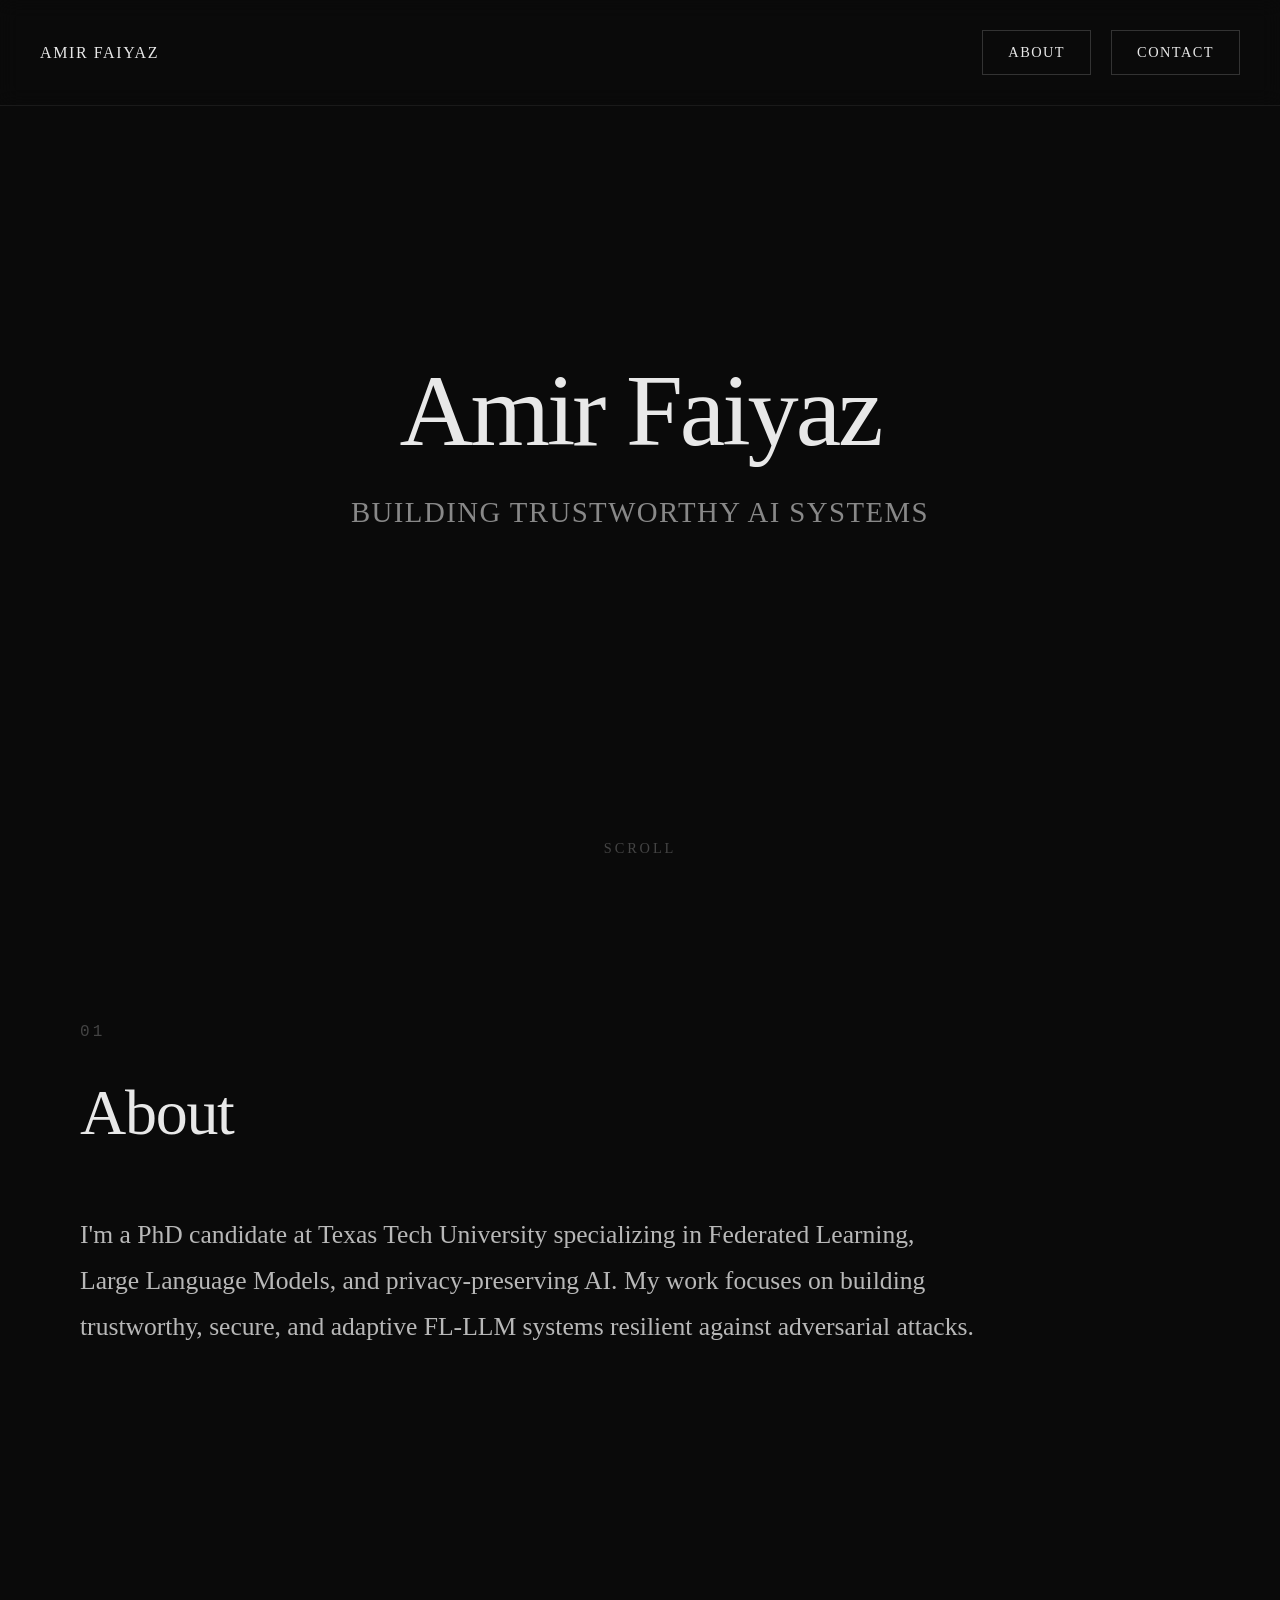
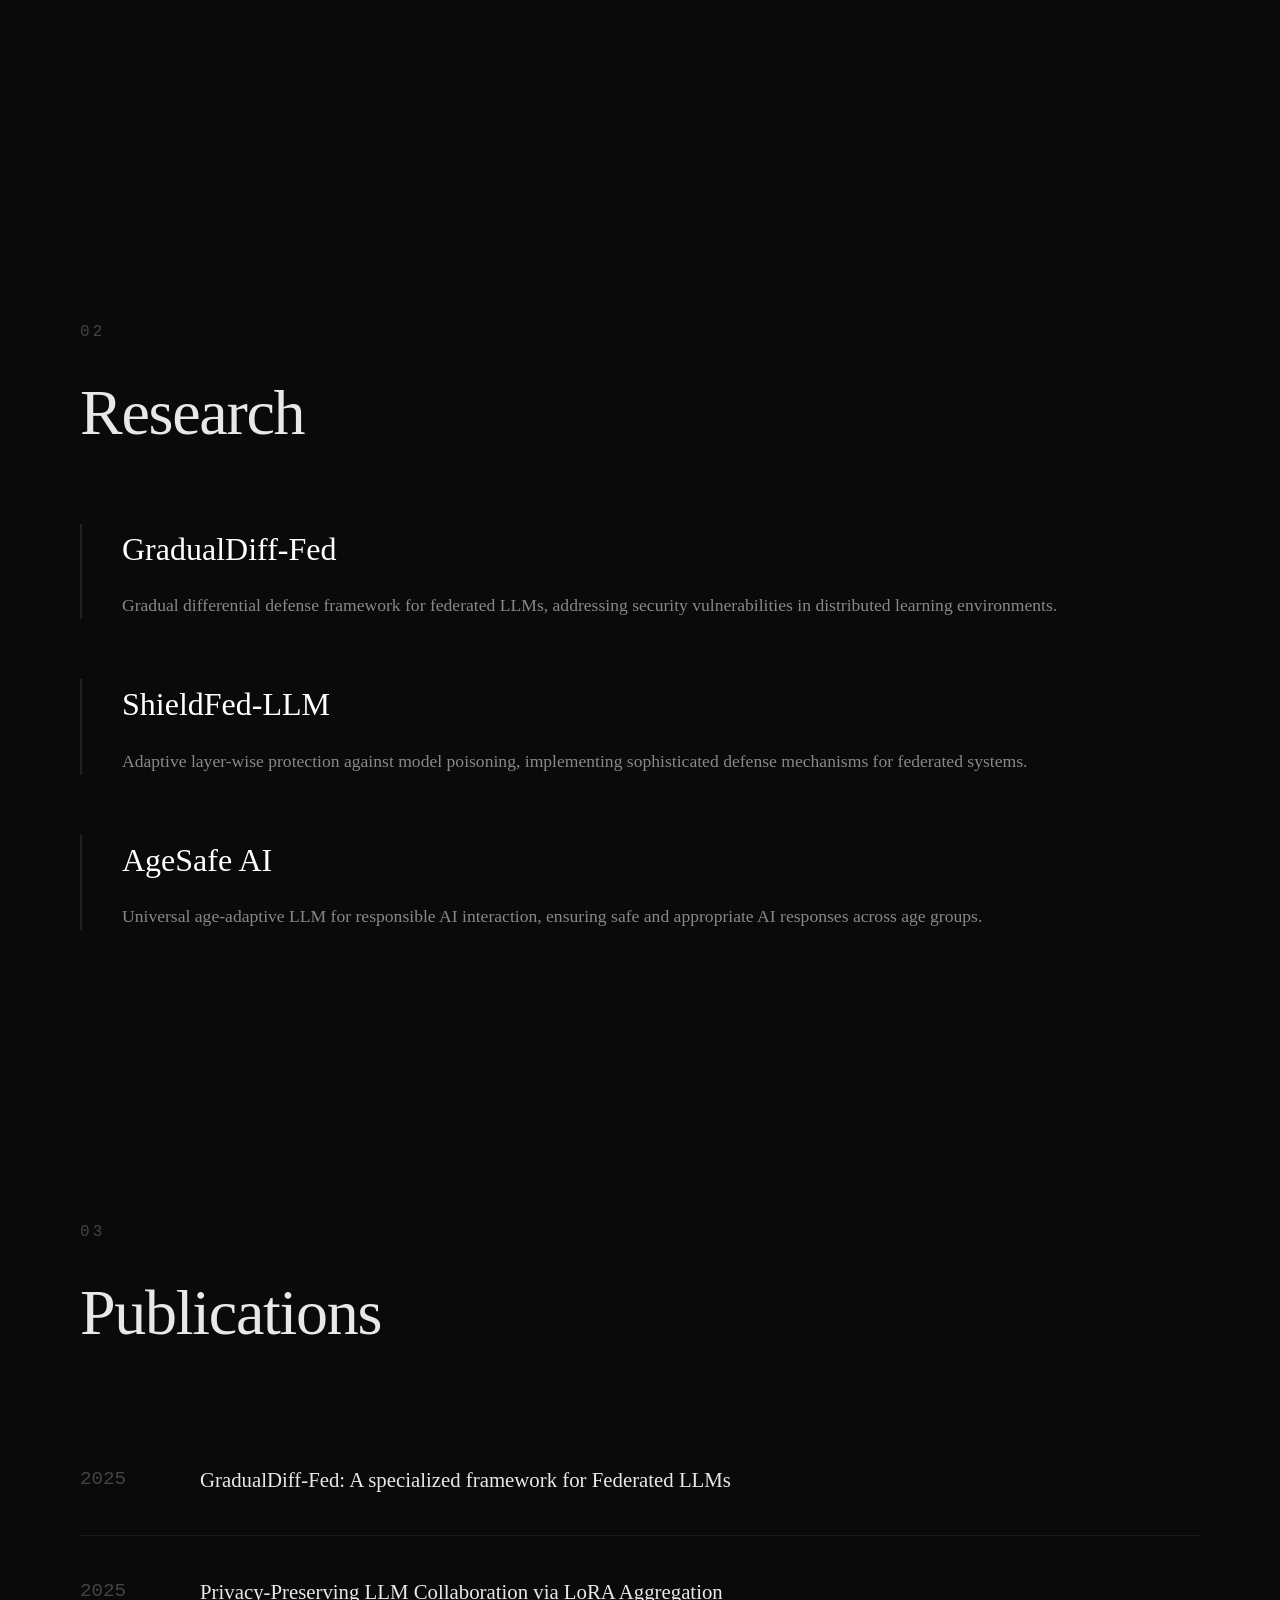
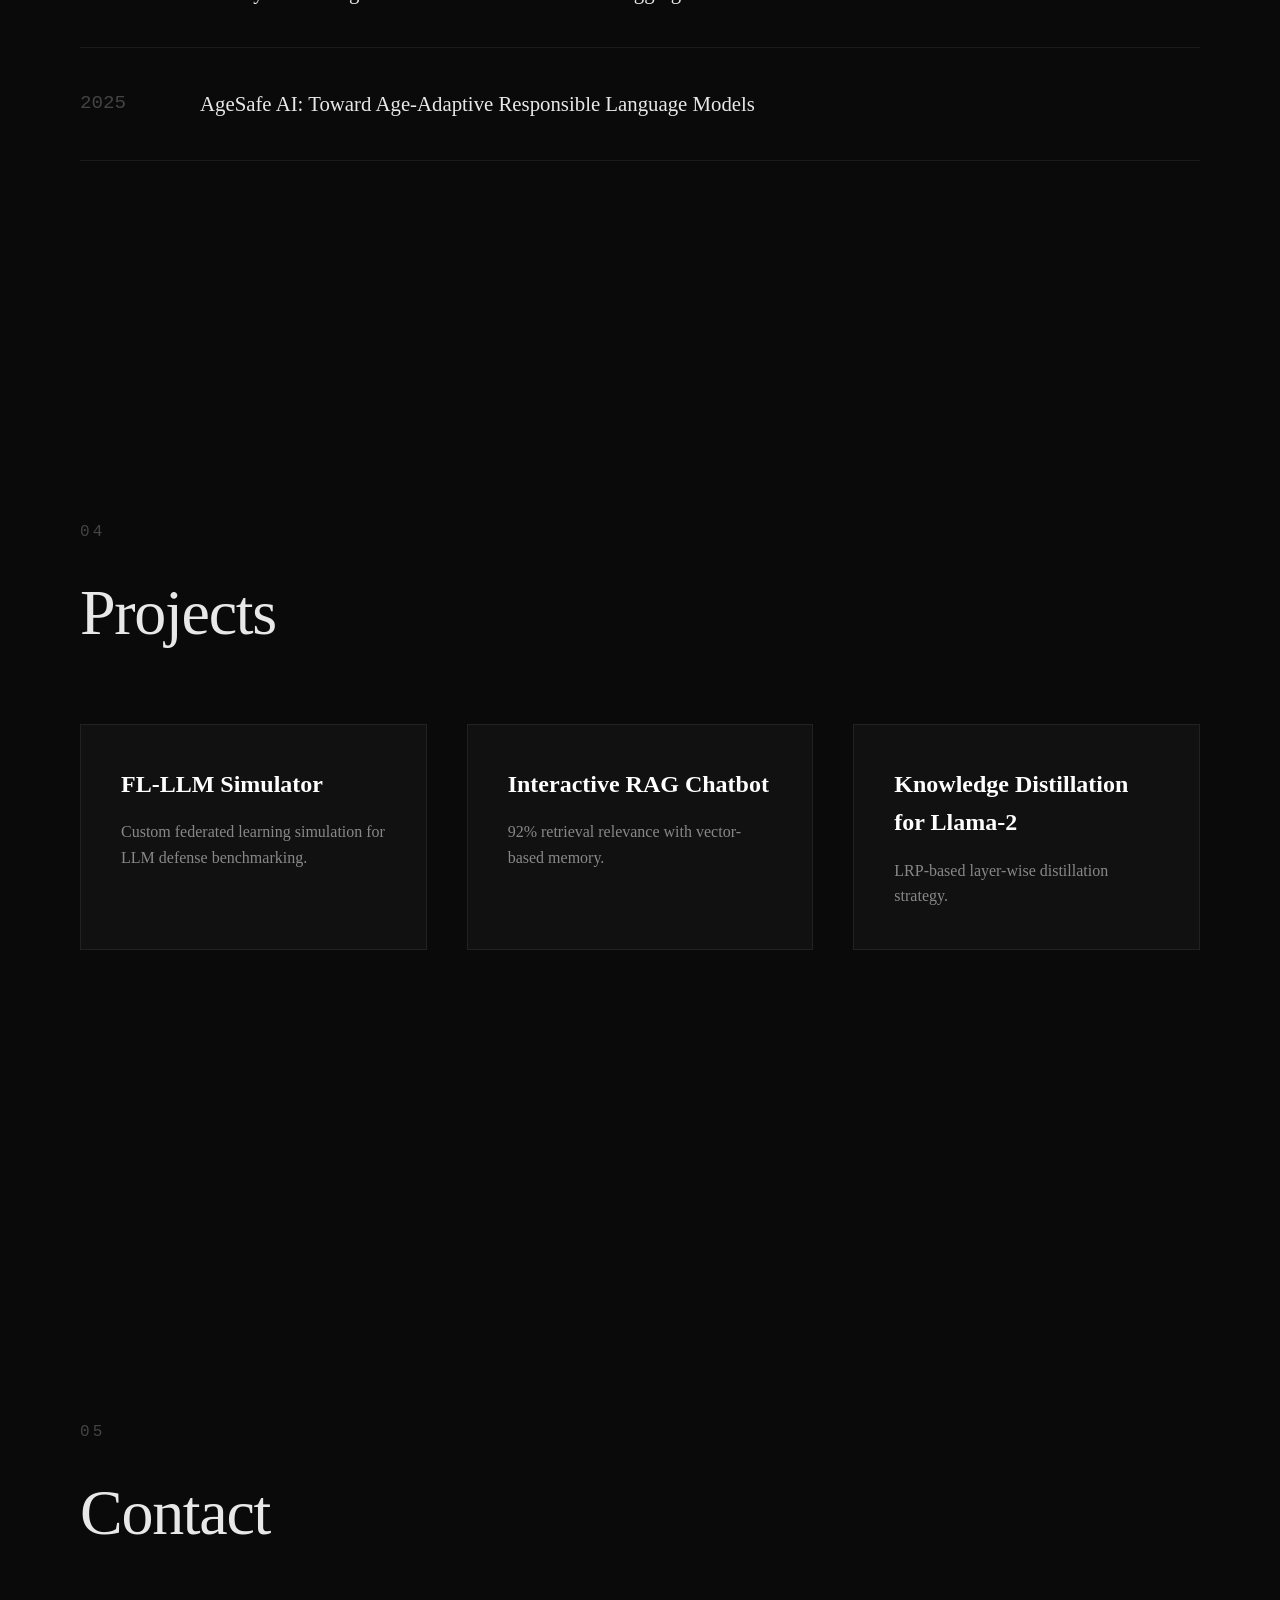
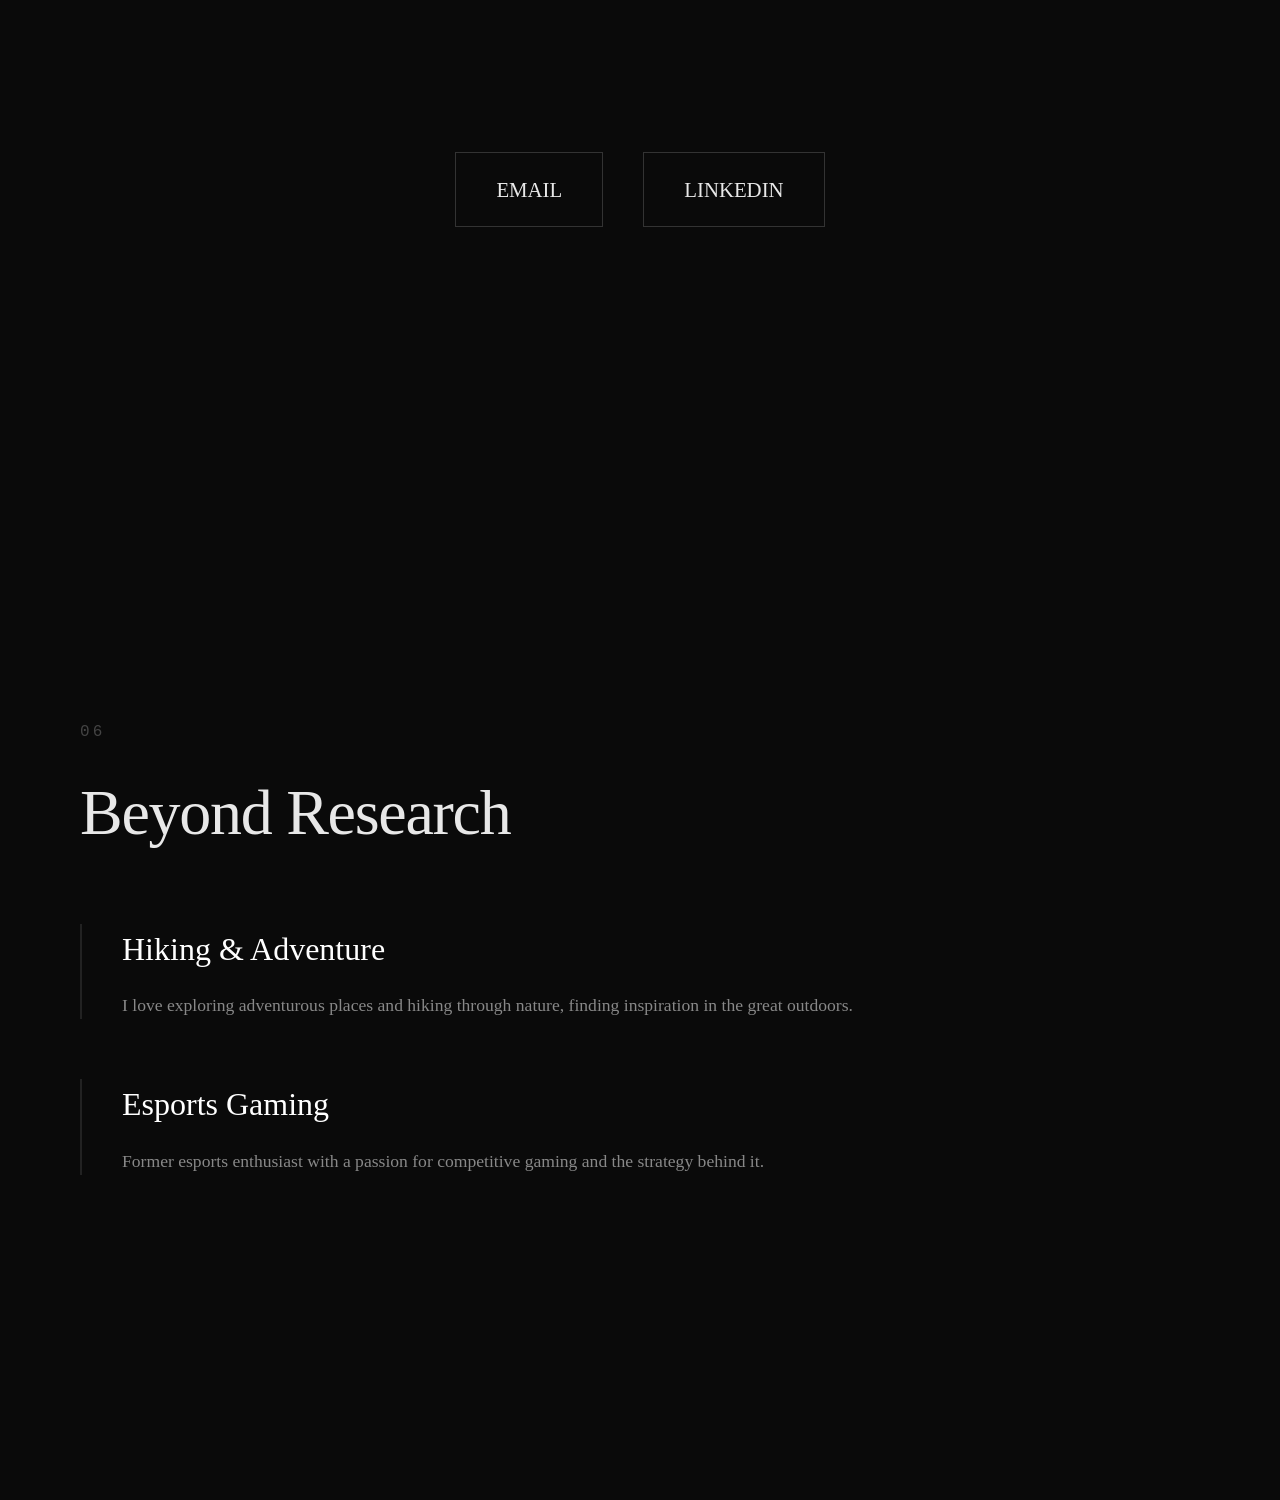
==== index.html @ 27f50dc1 "Implement top navigation bar with links Added a top navigation bar with logo and navigation buttons." ====
<!DOCTYPE html>
<html lang="en">
<head>
    <meta charset="UTF-8">
    <meta name="viewport" content="width=device-width, initial-scale=1.0">
    <title>Amir Faiyaz | AI Research</title>
    <style>
        * {
            margin: 0;
            padding: 0;
            box-sizing: border-box;
        }

        body {
            font-family: 'Georgia', 'Times New Roman', serif;
            background: #0a0a0a;
            color: #e8e8e8;
            line-height: 1.6;
            overflow-x: hidden;
        }

        .container {
            max-width: 1200px;
            margin: 0 auto;
            padding: 0 40px;
        }

        /* Top Navigation Bar */
        .top-nav {
            position: fixed;
            top: 0;
            left: 0;
            right: 0;
            padding: 30px 40px;
            display: flex;
            justify-content: space-between;
            align-items: center;
            z-index: 1000;
            background: rgba(10, 10, 10, 0.8);
            backdrop-filter: blur(10px);
            border-bottom: 1px solid #1a1a1a;
        }

        .logo {
            font-size: 1rem;
            letter-spacing: 0.1em;
            color: #e8e8e8;
        }

        .nav-buttons {
            display: flex;
            gap: 20px;
        }

        .nav-btn {
            padding: 10px 25px;
            border: 1px solid #333;
            background: transparent;
            color: #e8e8e8;
            font-size: 0.9rem;
            letter-spacing: 0.1em;
            cursor: pointer;
            transition: all 0.3s ease;
            text-decoration: none;
            display: inline-block;
        }

        .nav-btn:hover {
            border-color: #666;
            background: #111;
        }

        /* Hero Section */
        .hero {
            min-height: 100vh;
            display: flex;
            align-items: center;
            justify-content: center;
            position: relative;
            overflow: hidden;
        }

        .hero-content {
            text-align: center;
            opacity: 0;
            animation: fadeInUp 1.2s ease forwards;
        }

        .hero h1 {
            font-size: clamp(3rem, 8vw, 7rem);
            font-weight: 300;
            letter-spacing: -0.03em;
            margin-bottom: 1rem;
            line-height: 0.9;
        }

        .hero-subtitle {
            font-size: clamp(1.2rem, 2.5vw, 1.8rem);
            font-weight: 300;
            color: #888;
            margin-top: 2rem;
            letter-spacing: 0.05em;
        }

        /* Section Styling */
        section {
            min-height: 100vh;
            padding: 120px 0;
            position: relative;
            opacity: 0;
            transform: translateY(50px);
            transition: all 1s ease;
        }

        section.visible {
            opacity: 1;
            transform: translateY(0);
        }

        .section-number {
            font-size: 1rem;
            color: #444;
            letter-spacing: 0.2em;
            margin-bottom: 1rem;
            font-family: 'Courier New', monospace;
        }

        .section-title {
            font-size: clamp(2.5rem, 5vw, 4rem);
            font-weight: 300;
            margin-bottom: 3rem;
            letter-spacing: -0.02em;
        }

        /* About Section */
        .about-text {
            font-size: clamp(1.3rem, 2vw, 1.8rem);
            line-height: 1.8;
            max-width: 900px;
            font-weight: 300;
            color: #b8b8b8;
        }

        /* Research Items */
        .research-grid {
            display: grid;
            gap: 60px;
            margin-top: 60px;
        }

        .research-item {
            border-left: 2px solid #222;
            padding-left: 40px;
            transition: all 0.4s ease;
        }

        .research-item:hover {
            border-left-color: #666;
            transform: translateX(10px);
        }

        .research-item h3 {
            font-size: clamp(1.5rem, 2.5vw, 2rem);
            font-weight: 400;
            margin-bottom: 1rem;
            color: #fff;
        }

        .research-item p {
            font-size: 1.1rem;
            color: #888;
            line-height: 1.6;
        }

        /* Publications */
        .publication-list {
            margin-top: 60px;
        }

        .publication-item {
            display: flex;
            gap: 40px;
            padding: 40px 0;
            border-bottom: 1px solid #1a1a1a;
            transition: all 0.3s ease;
        }

        .publication-item:hover {
            padding-left: 20px;
            border-bottom-color: #333;
        }

        .pub-year {
            font-size: 1.2rem;
            color: #444;
            min-width: 80px;
            font-family: 'Courier New', monospace;
        }

        .pub-title {
            font-size: 1.3rem;
            color: #e8e8e8;
            line-height: 1.5;
        }

        /* Projects */
        .project-grid {
            display: grid;
            grid-template-columns: repeat(auto-fit, minmax(300px, 1fr));
            gap: 40px;
            margin-top: 60px;
        }

        .project-card {
            background: #111;
            padding: 40px;
            border: 1px solid #222;
            transition: all 0.4s ease;
        }

        .project-card:hover {
            border-color: #444;
            transform: translateY(-5px);
            background: #151515;
        }

        .project-card h3 {
            font-size: 1.5rem;
            margin-bottom: 1rem;
            color: #fff;
        }

        .project-card p {
            color: #888;
            font-size: 1rem;
            line-height: 1.6;
        }

        /* Contact */
        .contact-content {
            text-align: center;
            padding: 80px 0;
        }

        .contact-links {
            display: flex;
            gap: 40px;
            justify-content: center;
            margin-top: 60px;
            flex-wrap: wrap;
        }

        .contact-link {
            font-size: 1.3rem;
            color: #e8e8e8;
            text-decoration: none;
            padding: 20px 40px;
            border: 1px solid #333;
            transition: all 0.3s ease;
            display: inline-block;
        }

        .contact-link:hover {
            border-color: #666;
            background: #111;
            transform: translateY(-2px);
        }

        /* Animations */
        @keyframes fadeInUp {
            to {
                opacity: 1;
                transform: translateY(0);
            }
        }

        .hero-content {
            transform: translateY(30px);
        }

        /* Scroll indicator */
        .scroll-indicator {
            position: absolute;
            bottom: 40px;
            left: 50%;
            transform: translateX(-50%);
            font-size: 0.9rem;
            color: #444;
            letter-spacing: 0.2em;
            animation: bounce 2s infinite;
        }

        @keyframes bounce {
            0%, 100% { transform: translate(-50%, 0); }
            50% { transform: translate(-50%, 10px); }
        }

        /* Responsive */
        @media (max-width: 768px) {
            .container {
                padding: 0 20px;
            }

            .top-nav {
                padding: 20px;
            }

            .nav-buttons {
                gap: 10px;
            }

            .nav-btn {
                padding: 8px 15px;
                font-size: 0.8rem;
            }

            .research-item {
                padding-left: 20px;
            }

            .publication-item {
                flex-direction: column;
                gap: 10px;
            }

            .project-grid {
                grid-template-columns: 1fr;
            }
        }
    </style>
</head>
<body>
    <!-- Top Navigation Bar -->
    <nav class="top-nav">
        <div class="logo">AMIR FAIYAZ</div>
        <div class="nav-buttons">
            <a href="#about" class="nav-btn">ABOUT</a>
            <a href="#contact" class="nav-btn">CONTACT</a>
        </div>
    </nav>

    <!-- Hero Section -->
    <div class="hero">
        <div class="hero-content">
            <h1>Amir Faiyaz</h1>
            <p class="hero-subtitle">BUILDING TRUSTWORTHY AI SYSTEMS</p>
        </div>
        <div class="scroll-indicator">SCROLL</div>
    </div>

    <!-- About Section -->
    <section id="about">
        <div class="container">
            <div class="section-number">01</div>
            <h2 class="section-title">About</h2>
            <p class="about-text">
                I'm a PhD candidate at Texas Tech University specializing in Federated Learning, Large Language Models, and privacy-preserving AI. My work focuses on building trustworthy, secure, and adaptive FL-LLM systems resilient against adversarial attacks.
            </p>
        </div>
    </section>

    <!-- Research Section -->
    <section id="research">
        <div class="container">
            <div class="section-number">02</div>
            <h2 class="section-title">Research</h2>
            <div class="research-grid">
                <div class="research-item">
                    <h3>GradualDiff-Fed</h3>
                    <p>Gradual differential defense framework for federated LLMs, addressing security vulnerabilities in distributed learning environments.</p>
                </div>
                <div class="research-item">
                    <h3>ShieldFed-LLM</h3>
                    <p>Adaptive layer-wise protection against model poisoning, implementing sophisticated defense mechanisms for federated systems.</p>
                </div>
                <div class="research-item">
                    <h3>AgeSafe AI</h3>
                    <p>Universal age-adaptive LLM for responsible AI interaction, ensuring safe and appropriate AI responses across age groups.</p>
                </div>
            </div>
        </div>
    </section>

    <!-- Publications Section -->
    <section id="publications">
        <div class="container">
            <div class="section-number">03</div>
            <h2 class="section-title">Publications</h2>
            <div class="publication-list">
                <div class="publication-item">
                    <div class="pub-year">2025</div>
                    <div class="pub-title">GradualDiff-Fed: A specialized framework for Federated LLMs</div>
                </div>
                <div class="publication-item">
                    <div class="pub-year">2025</div>
                    <div class="pub-title">Privacy-Preserving LLM Collaboration via LoRA Aggregation</div>
                </div>
                <div class="publication-item">
                    <div class="pub-year">2025</div>
                    <div class="pub-title">AgeSafe AI: Toward Age-Adaptive Responsible Language Models</div>
                </div>
            </div>
        </div>
    </section>

    <!-- Projects Section -->
    <section id="projects">
        <div class="container">
            <div class="section-number">04</div>
            <h2 class="section-title">Projects</h2>
            <div class="project-grid">
                <div class="project-card">
                    <h3>FL-LLM Simulator</h3>
                    <p>Custom federated learning simulation for LLM defense benchmarking.</p>
                </div>
                <div class="project-card">
                    <h3>Interactive RAG Chatbot</h3>
                    <p>92% retrieval relevance with vector-based memory.</p>
                </div>
                <div class="project-card">
                    <h3>Knowledge Distillation for Llama-2</h3>
                    <p>LRP-based layer-wise distillation strategy.</p>
                </div>
            </div>
        </div>
    </section>

    <!-- Contact Section -->
    <section id="contact">
        <div class="container">
            <div class="section-number">05</div>
            <h2 class="section-title">Contact</h2>
            <div class="contact-content">
                <div class="contact-links">
                    <a href="mailto:afaiyaz@ttu.edu" class="contact-link">EMAIL</a>
                    <a href="https://linkedin.com/in/amir-faiyaz" target="_blank" class="contact-link">LINKEDIN</a>
                </div>
            </div>
        </div>
    </section>

    <!-- Beyond Research Section -->
    <section id="beyond">
        <div class="container">
            <div class="section-number">06</div>
            <h2 class="section-title">Beyond Research</h2>
            <div class="research-grid">
                <div class="research-item">
                    <h3>Hiking & Adventure</h3>
                    <p>I love exploring adventurous places and hiking through nature, finding inspiration in the great outdoors.</p>
                </div>
                <div class="research-item">
                    <h3>Esports Gaming</h3>
                    <p>Former esports enthusiast with a passion for competitive gaming and the strategy behind it.</p>
                </div>
            </div>
        </div>
    </section>

    <script>
        // Smooth scroll reveal animation
        const sections = document.querySelectorAll('section');
        
        const observerOptions = {
            threshold: 0.2,
            rootMargin: '0px 0px -100px 0px'
        };

        const observer = new IntersectionObserver((entries) => {
            entries.forEach(entry => {
                if (entry.isIntersecting) {
                    entry.target.classList.add('visible');
                }
            });
        }, observerOptions);

        sections.forEach(section => {
            observer.observe(section);
        });

        // Smooth scrolling for links
        document.querySelectorAll('a[href^="#"]').forEach(anchor => {
            anchor.addEventListener('click', function (e) {
                e.preventDefault();
                const target = document.querySelector(this.getAttribute('href'));
                if (target) {
                    target.scrollIntoView({
                        behavior: 'smooth',
                        block: 'start'
                    });
                }
            });
        });
    </script>
</body>
</html>
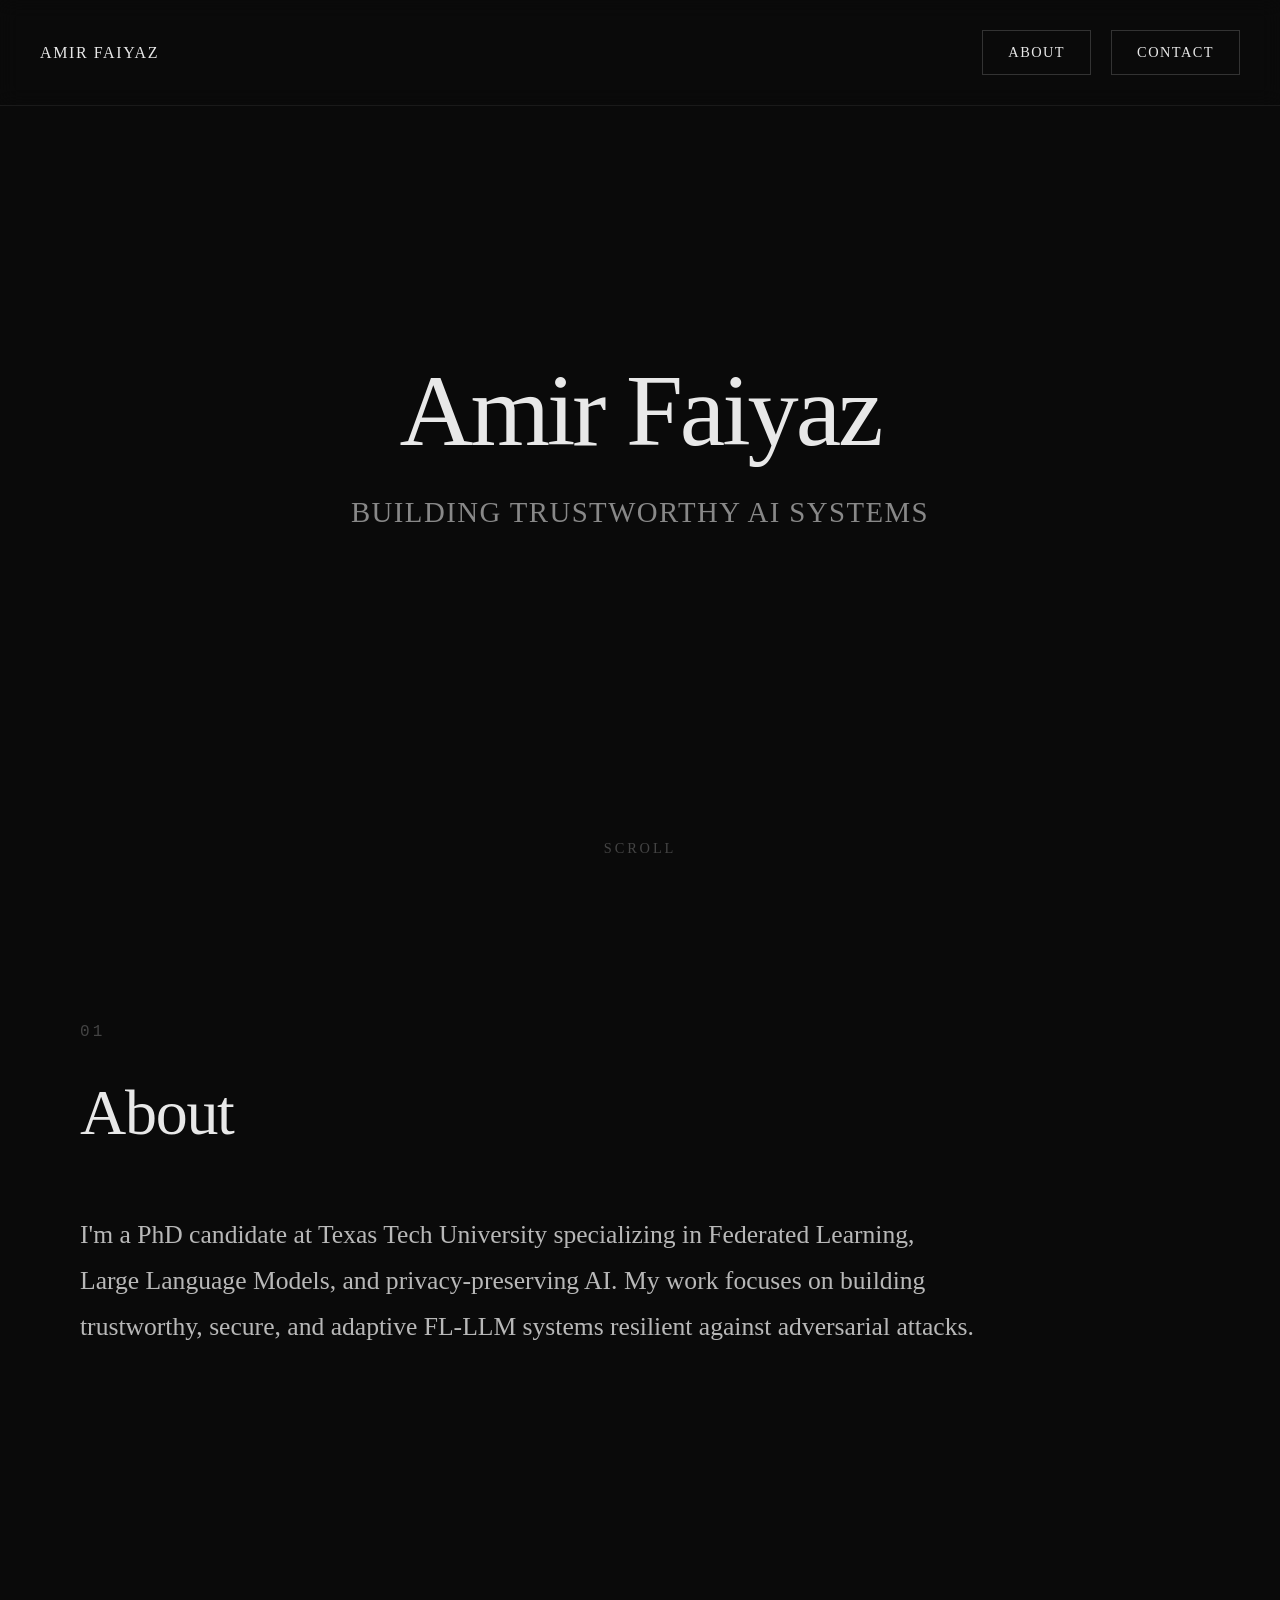
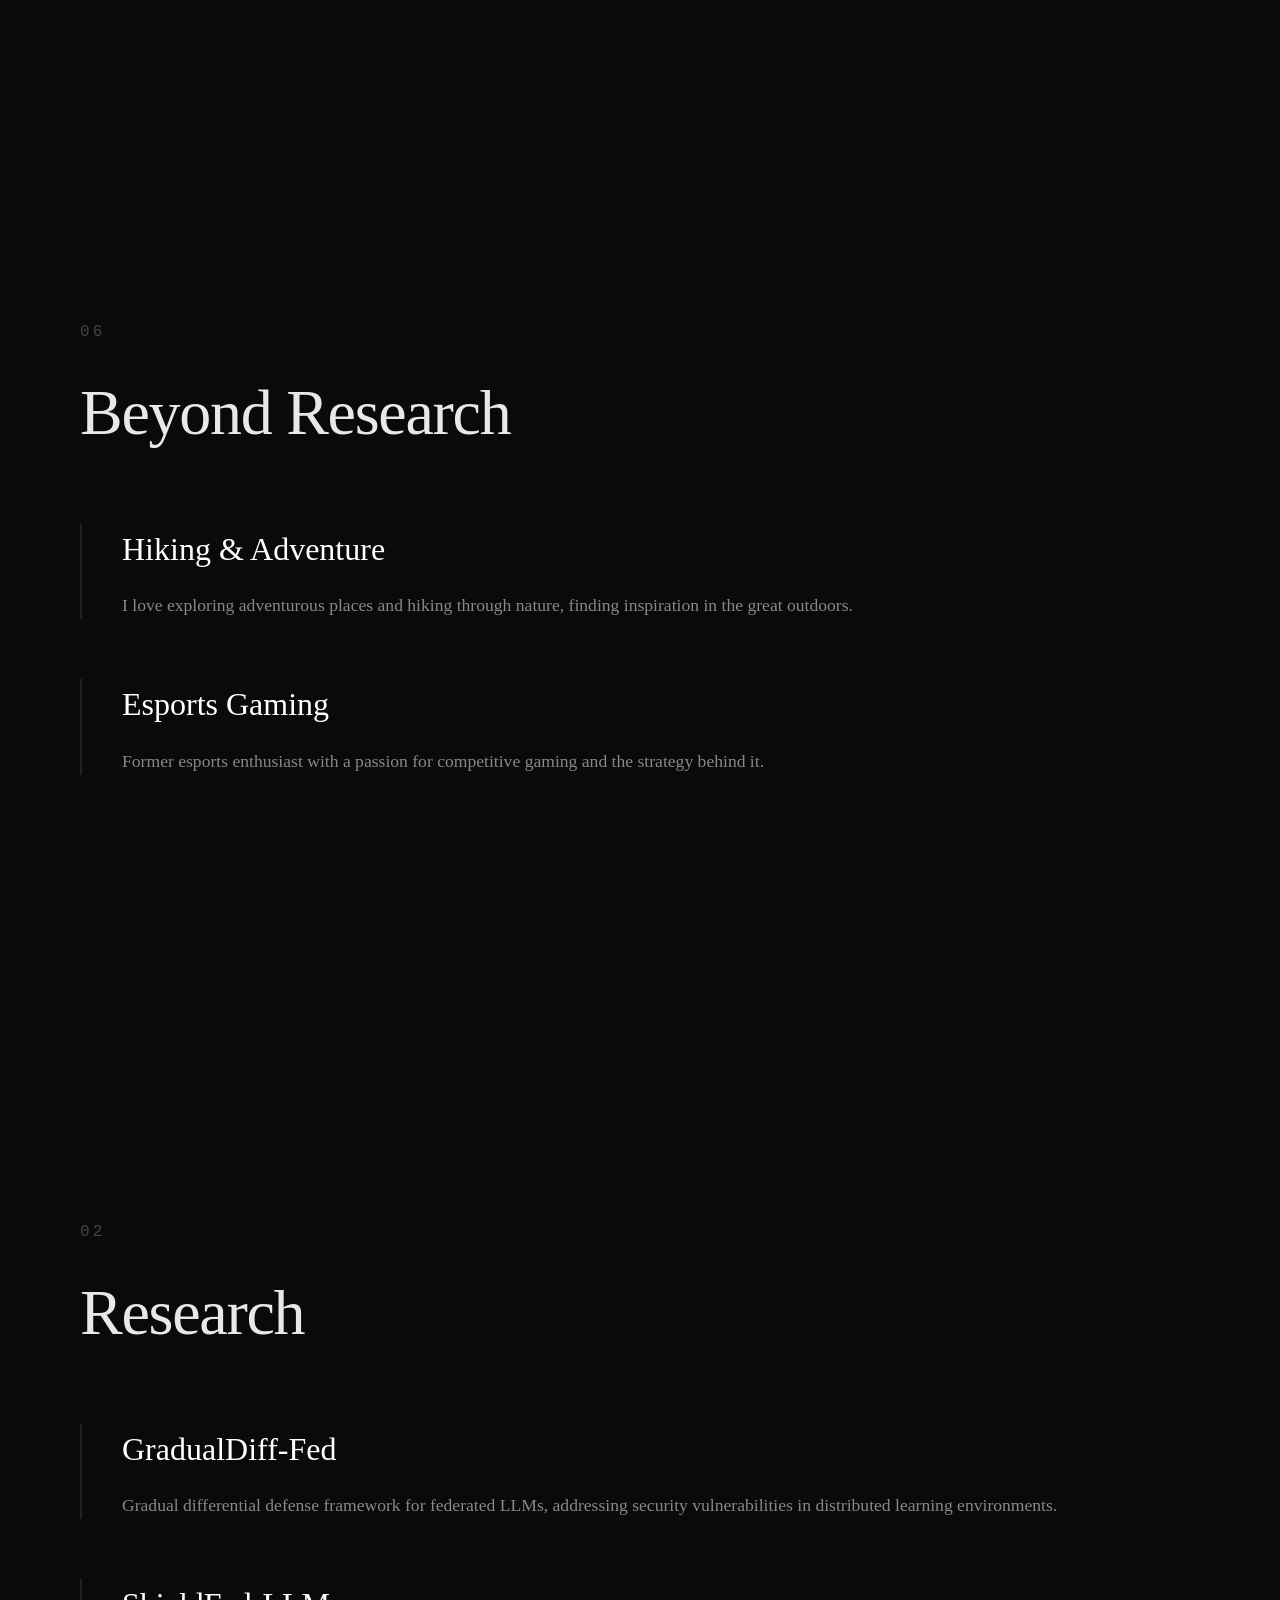
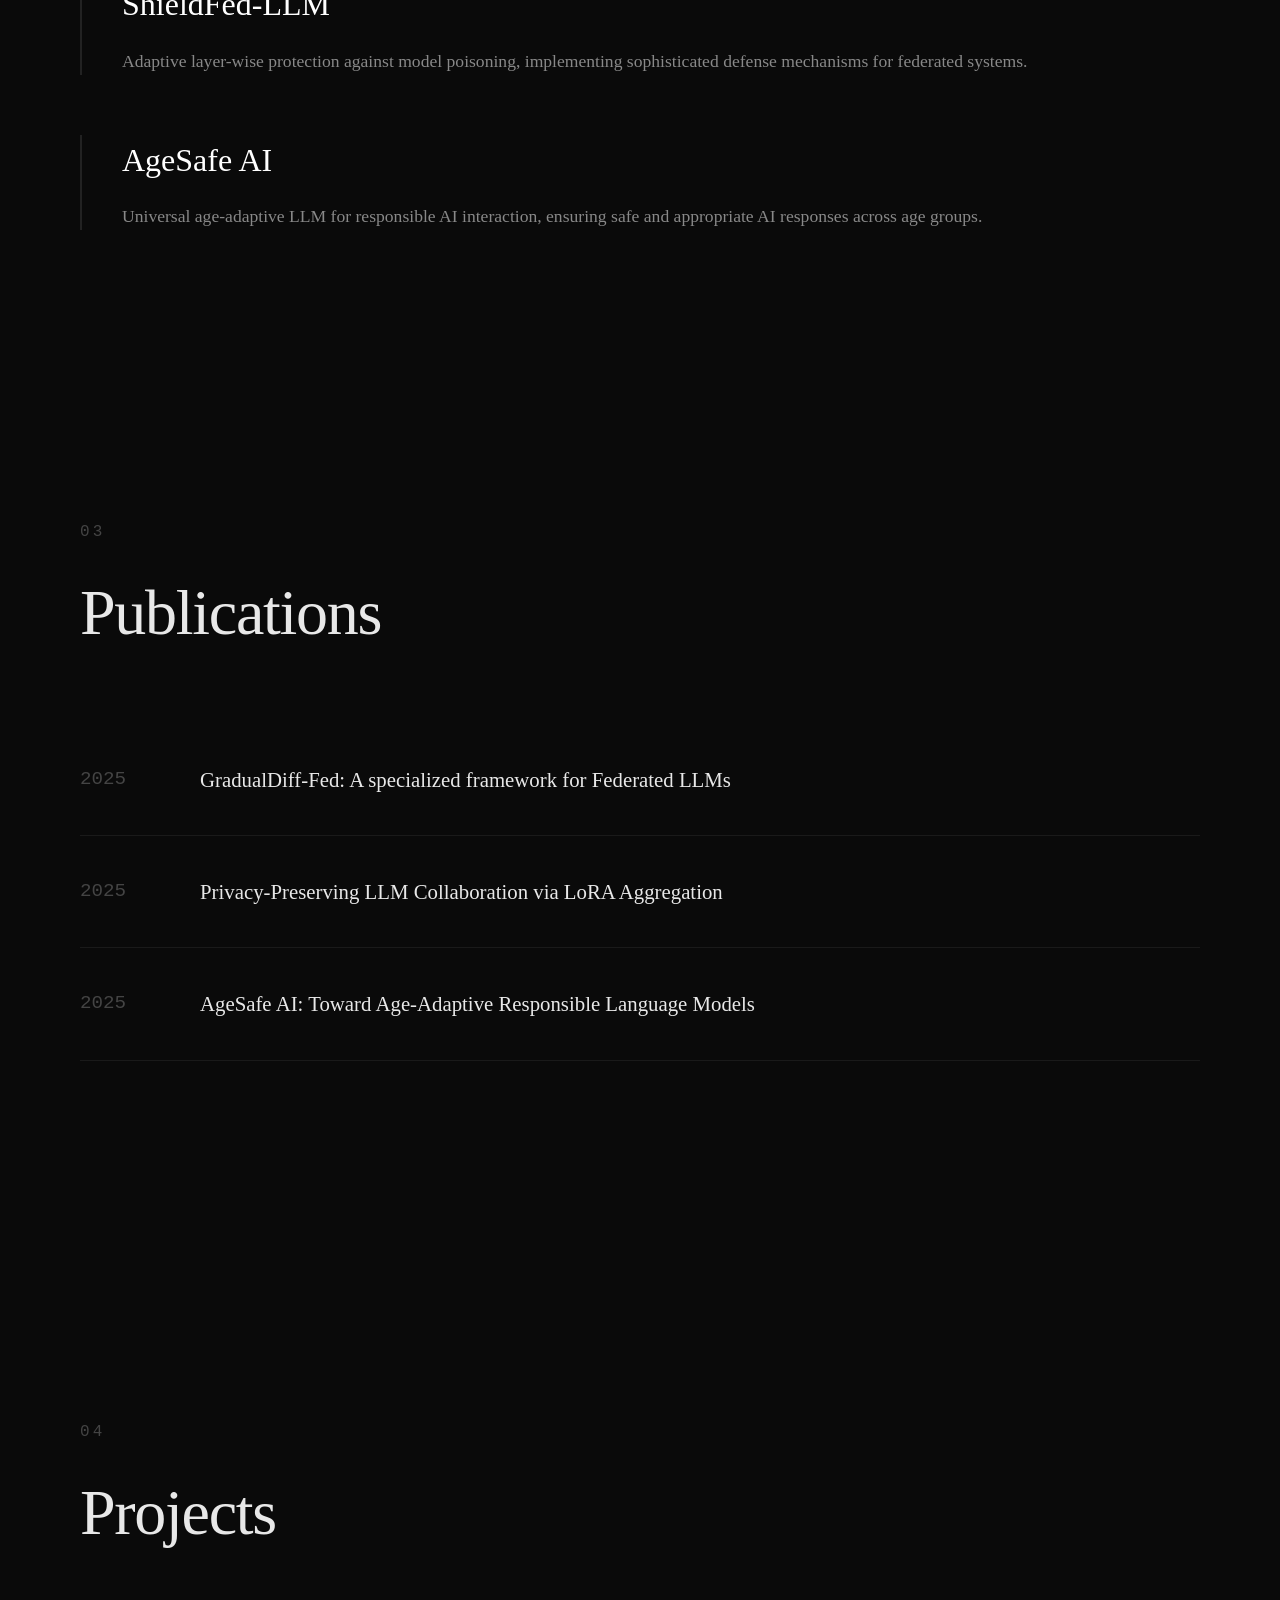
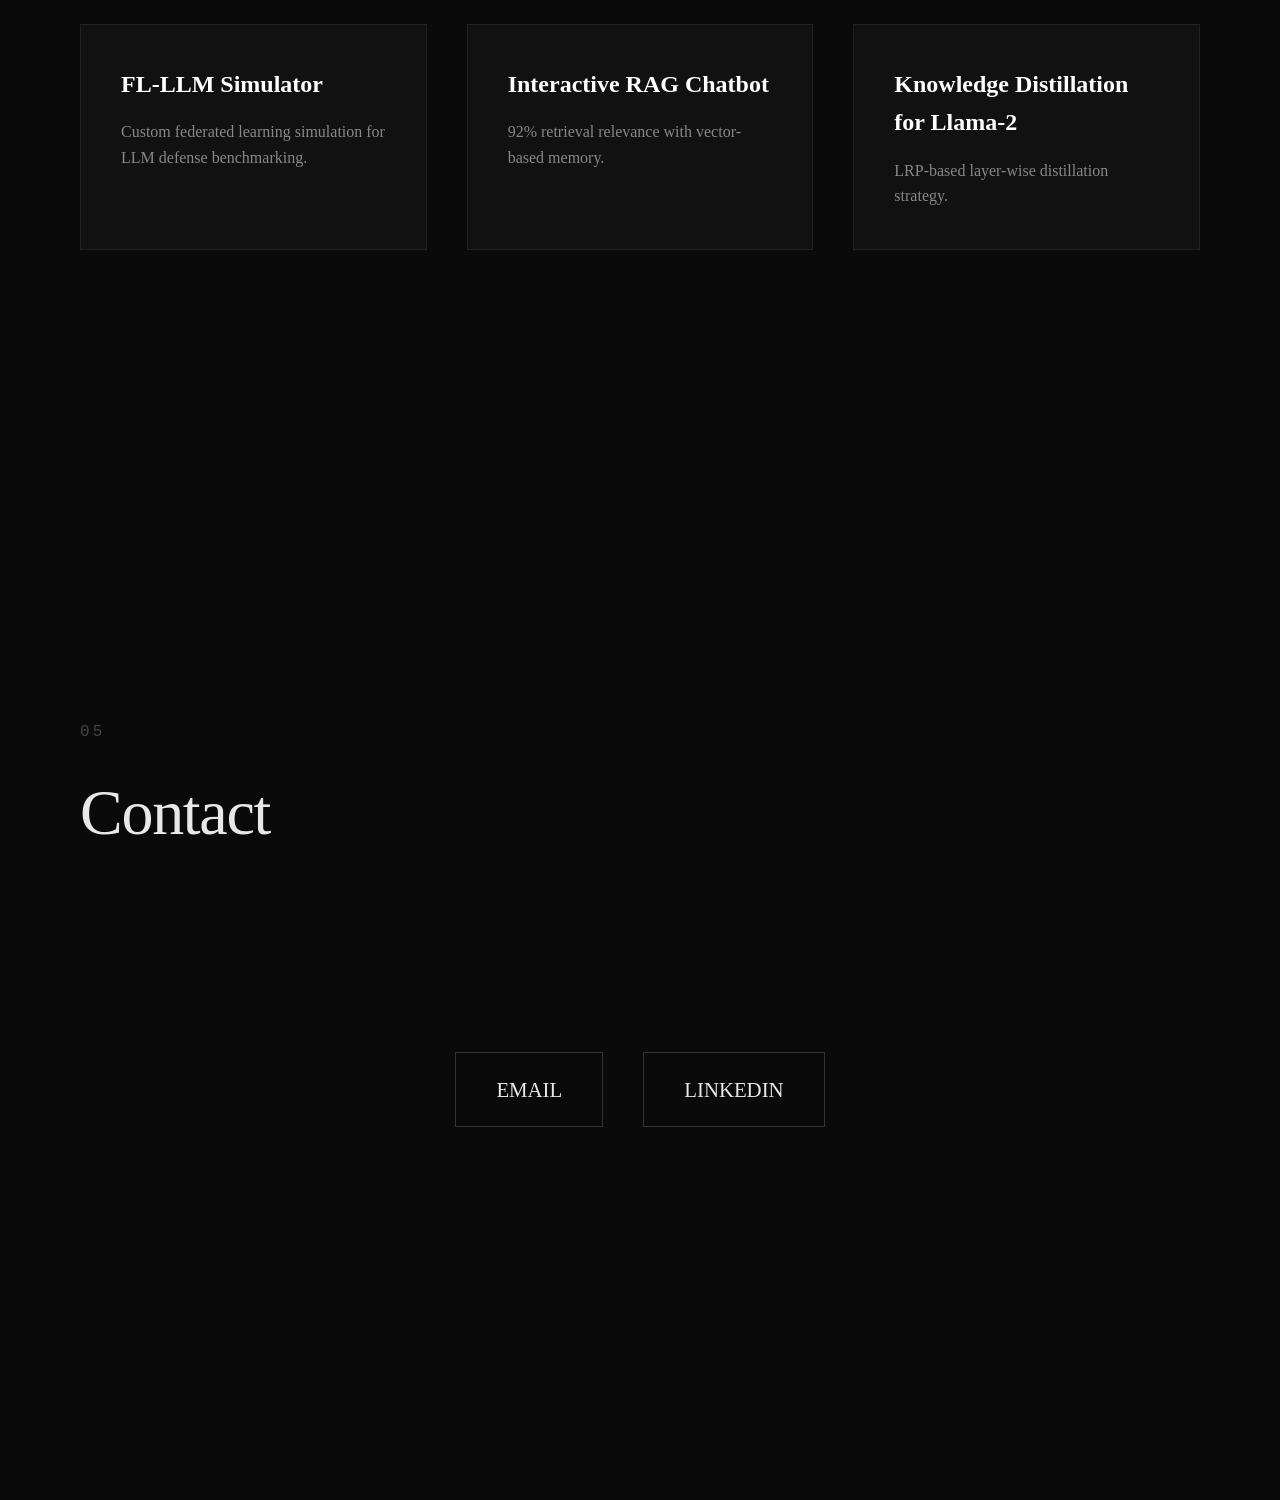
==== commit 73c71807: "Update index.html" ====
--- a/index.html
+++ b/index.html
@@ -358,7 +358,23 @@
             </p>
         </div>
     </section>
-
+          <!-- Beyond Research Section -->
+    <section id="beyond">
+        <div class="container">
+            <div class="section-number">06</div>
+            <h2 class="section-title">Beyond Research</h2>
+            <div class="research-grid">
+                <div class="research-item">
+                    <h3>Hiking & Adventure</h3>
+                    <p>I love exploring adventurous places and hiking through nature, finding inspiration in the great outdoors.</p>
+                </div>
+                <div class="research-item">
+                    <h3>Esports Gaming</h3>
+                    <p>Former esports enthusiast with a passion for competitive gaming and the strategy behind it.</p>
+                </div>
+            </div>
+        </div>
+    </section>
     <!-- Research Section -->
     <section id="research">
         <div class="container">
@@ -425,6 +441,7 @@
         </div>
     </section>
 
+    
     <!-- Contact Section -->
     <section id="contact">
         <div class="container">
@@ -439,23 +456,7 @@
         </div>
     </section>
 
-    <!-- Beyond Research Section -->
-    <section id="beyond">
-        <div class="container">
-            <div class="section-number">06</div>
-            <h2 class="section-title">Beyond Research</h2>
-            <div class="research-grid">
-                <div class="research-item">
-                    <h3>Hiking & Adventure</h3>
-                    <p>I love exploring adventurous places and hiking through nature, finding inspiration in the great outdoors.</p>
-                </div>
-                <div class="research-item">
-                    <h3>Esports Gaming</h3>
-                    <p>Former esports enthusiast with a passion for competitive gaming and the strategy behind it.</p>
-                </div>
-            </div>
-        </div>
-    </section>
+  
 
     <script>
         // Smooth scroll reveal animation
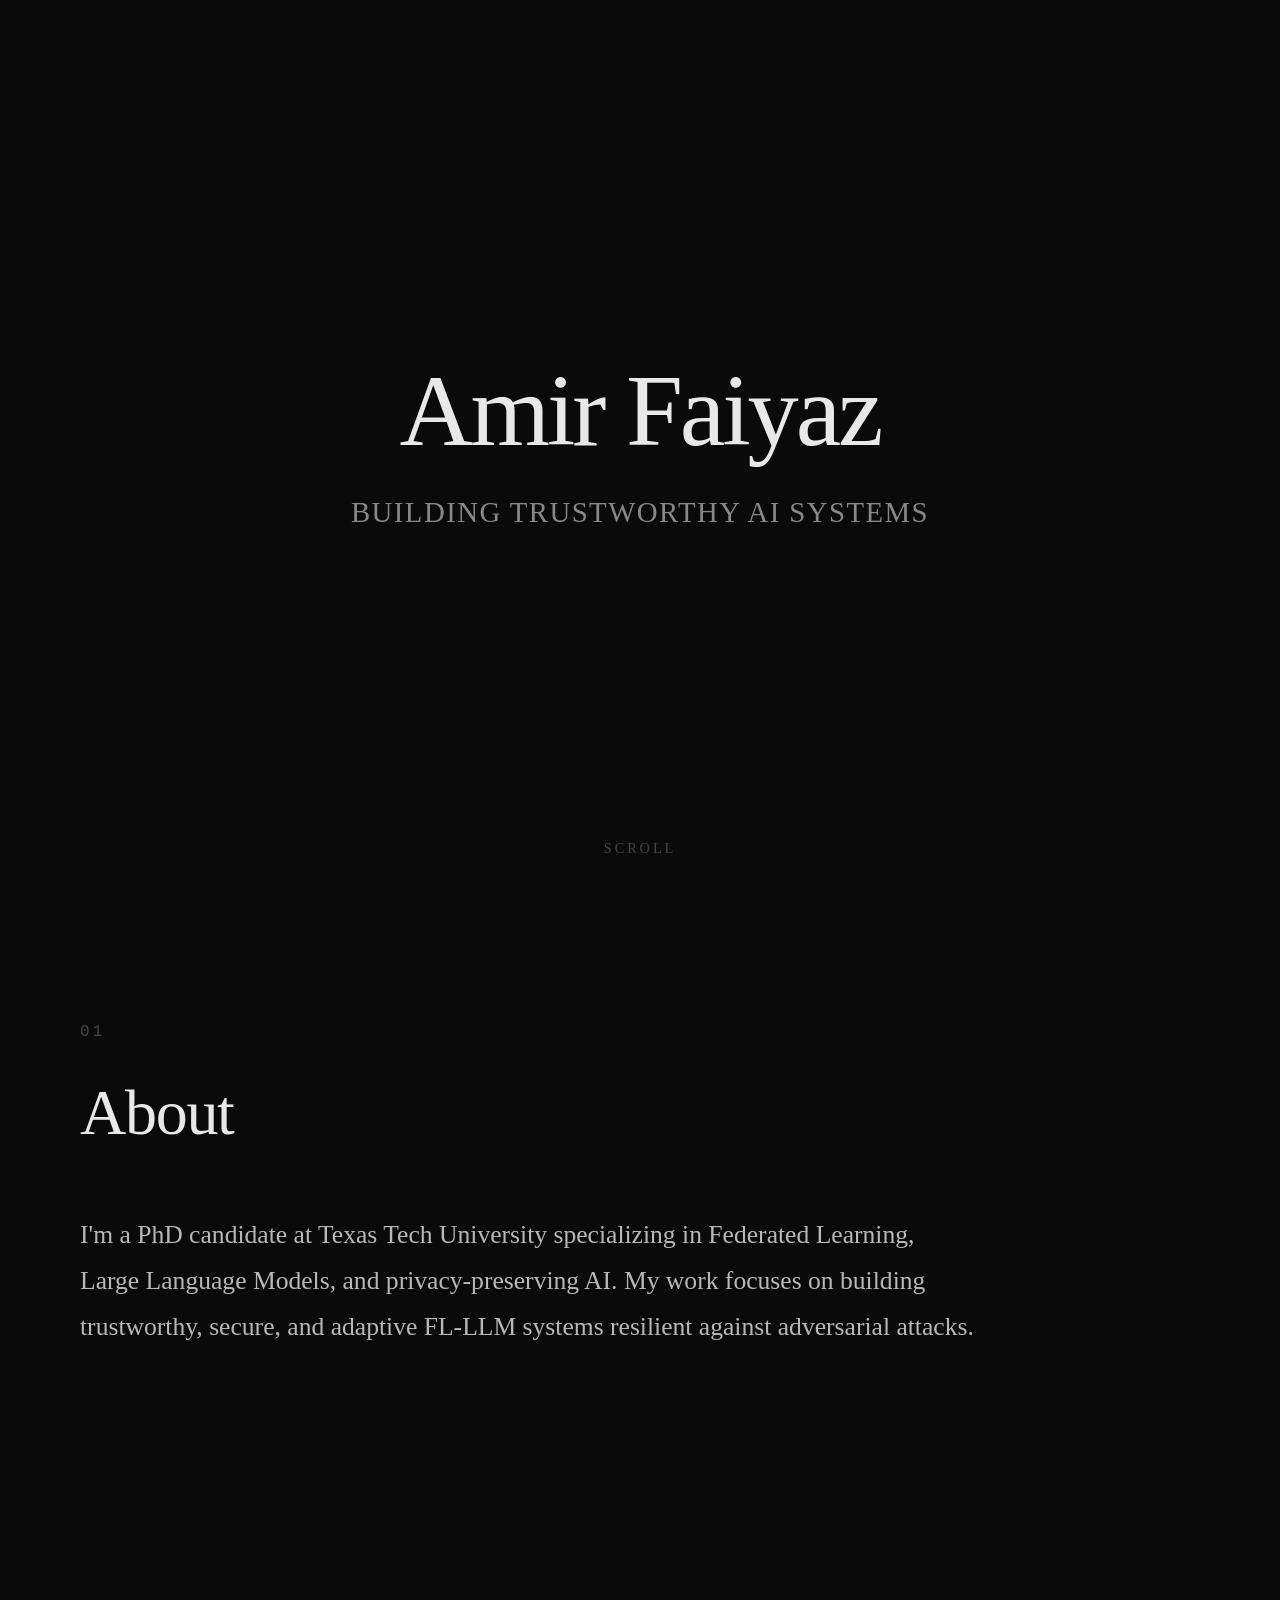
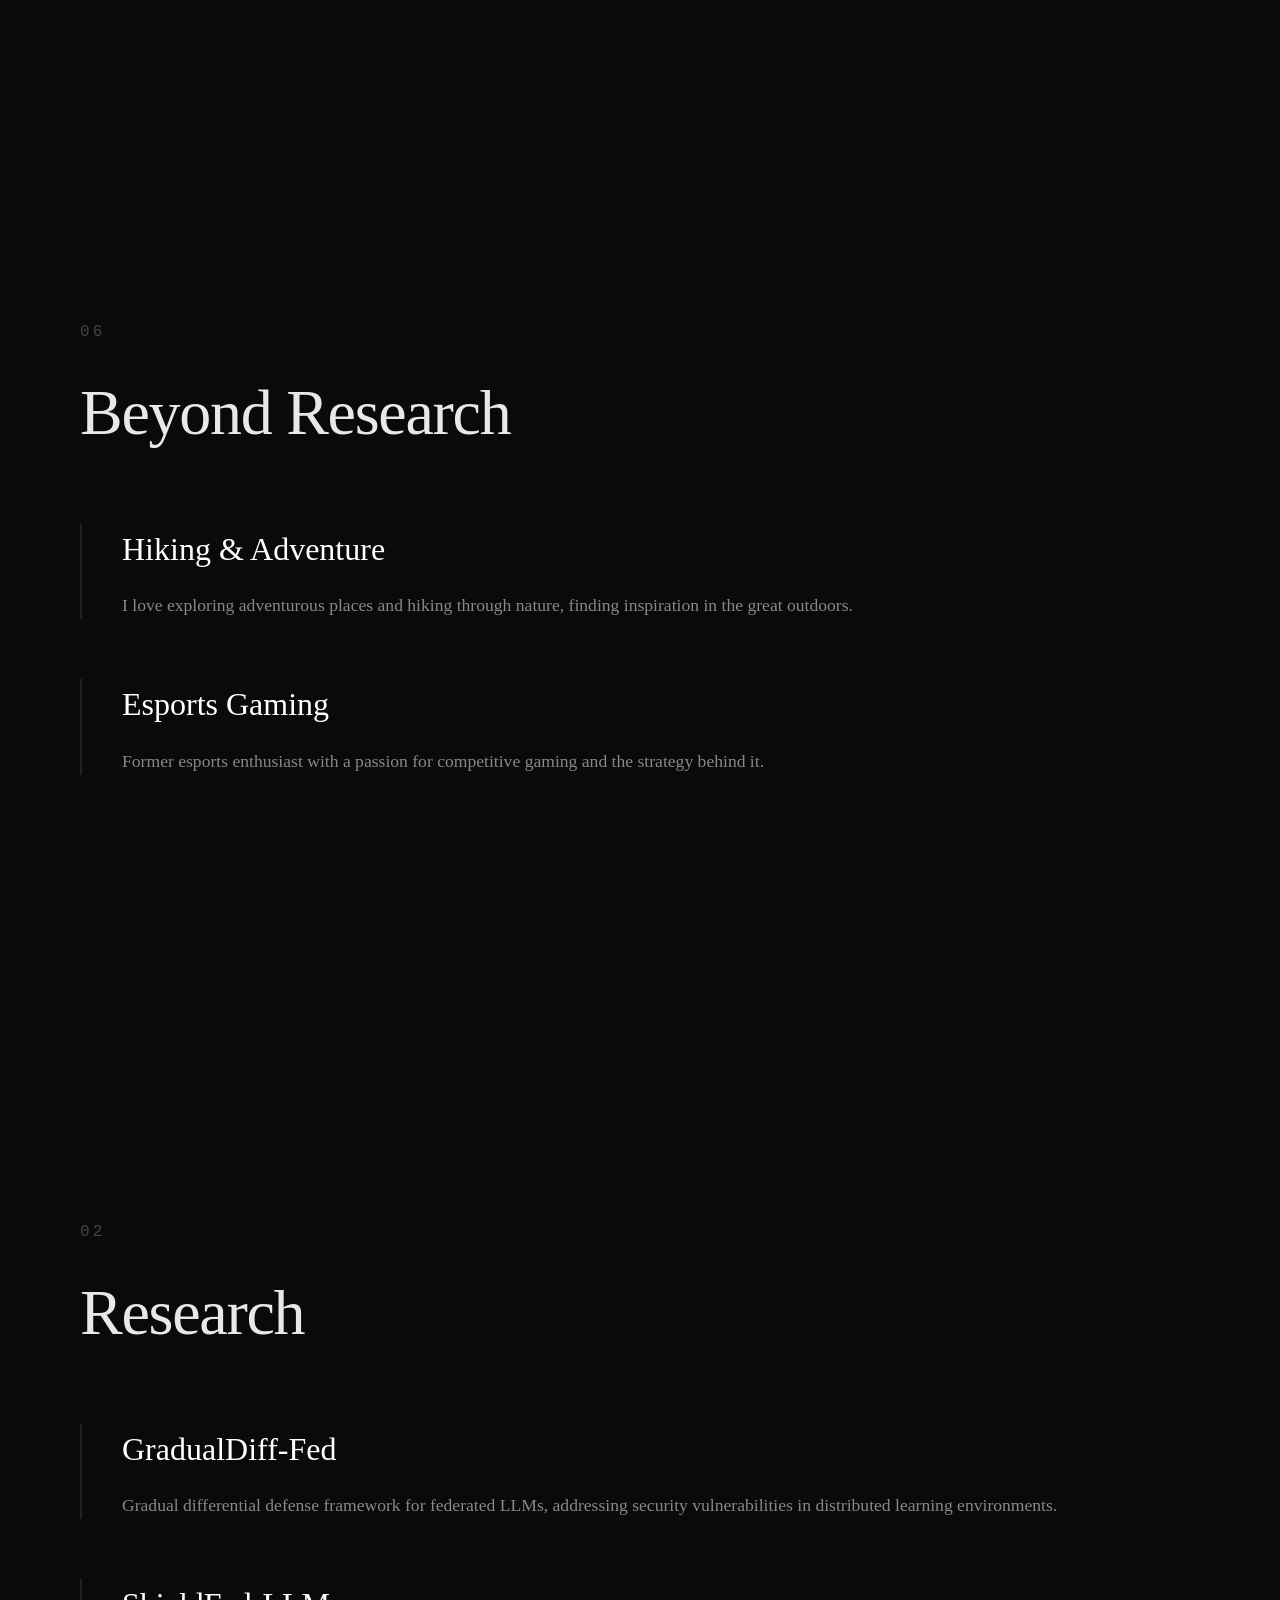
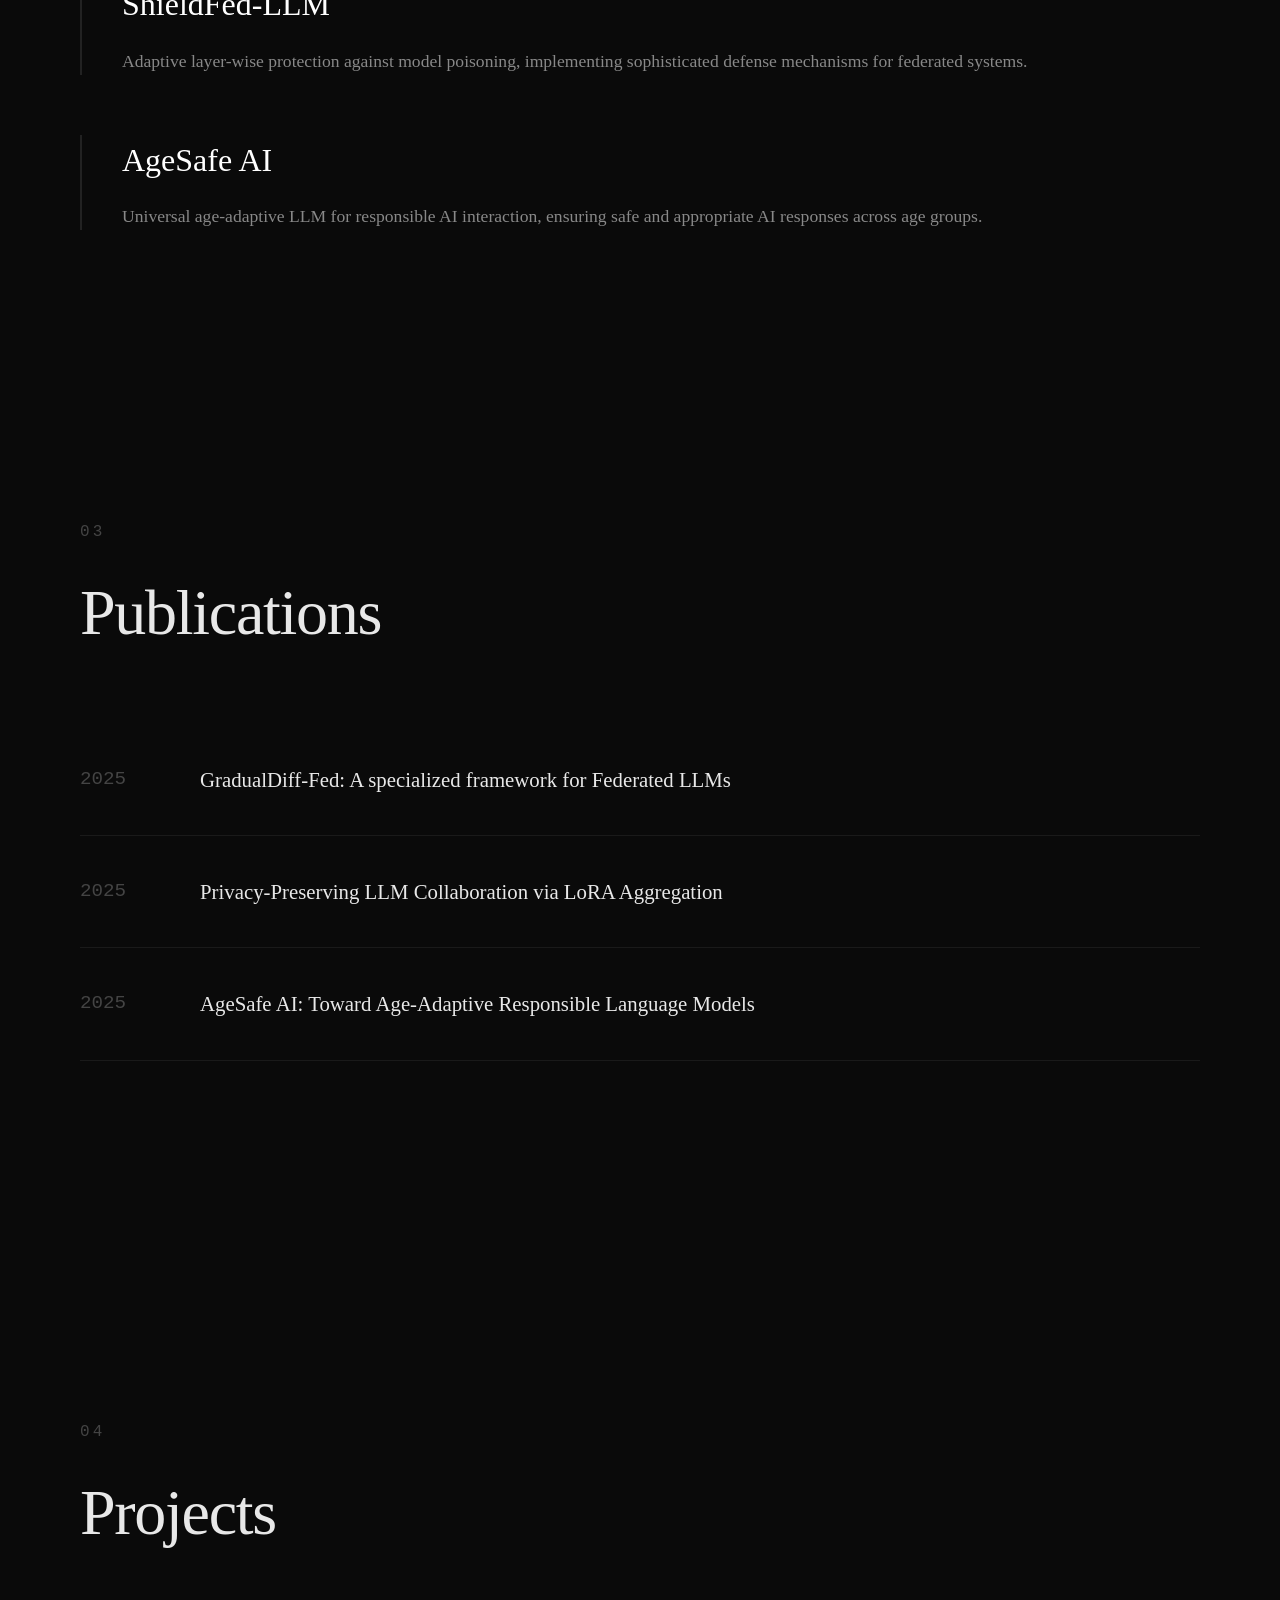
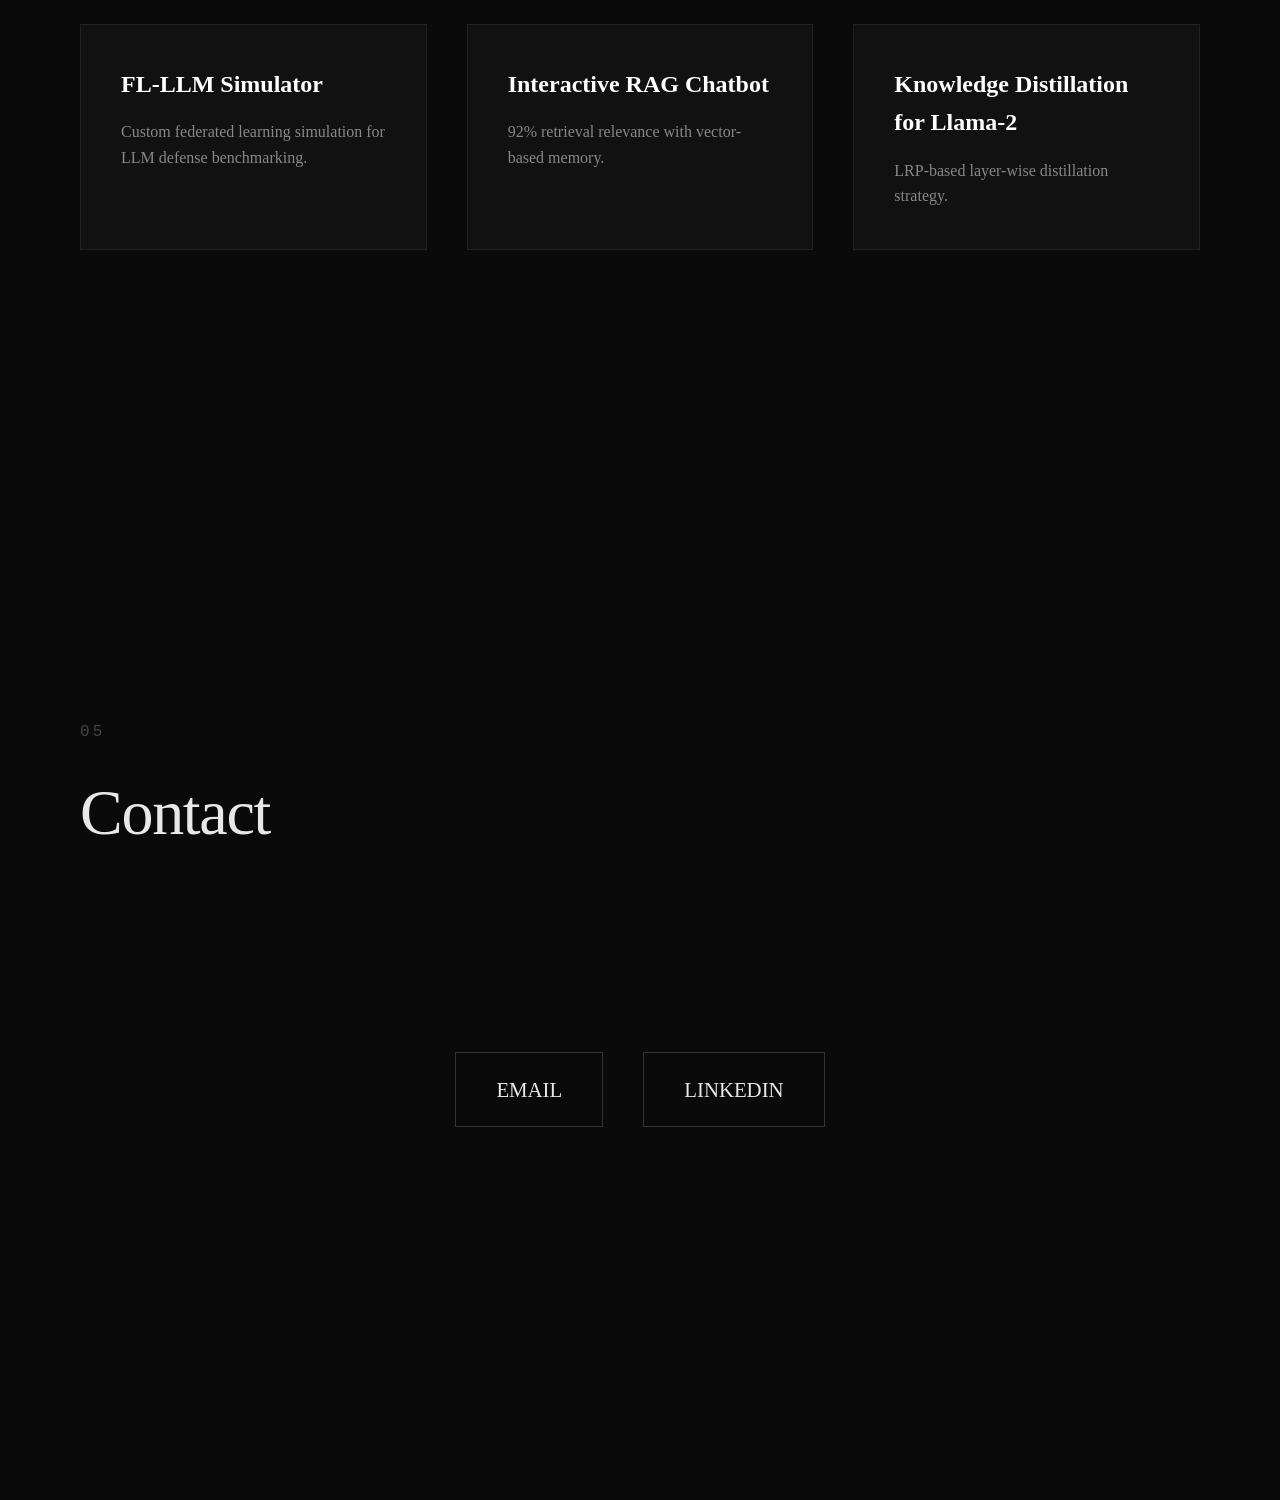
==== commit f46edda6: "Remove top navigation bar from index.html Removed the top navigation bar from the HTML file." ====
--- a/index.html
+++ b/index.html
@@ -331,13 +331,7 @@
 </head>
 <body>
     <!-- Top Navigation Bar -->
-    <nav class="top-nav">
-        <div class="logo">AMIR FAIYAZ</div>
-        <div class="nav-buttons">
-            <a href="#about" class="nav-btn">ABOUT</a>
-            <a href="#contact" class="nav-btn">CONTACT</a>
-        </div>
-    </nav>
+
 
     <!-- Hero Section -->
     <div class="hero">
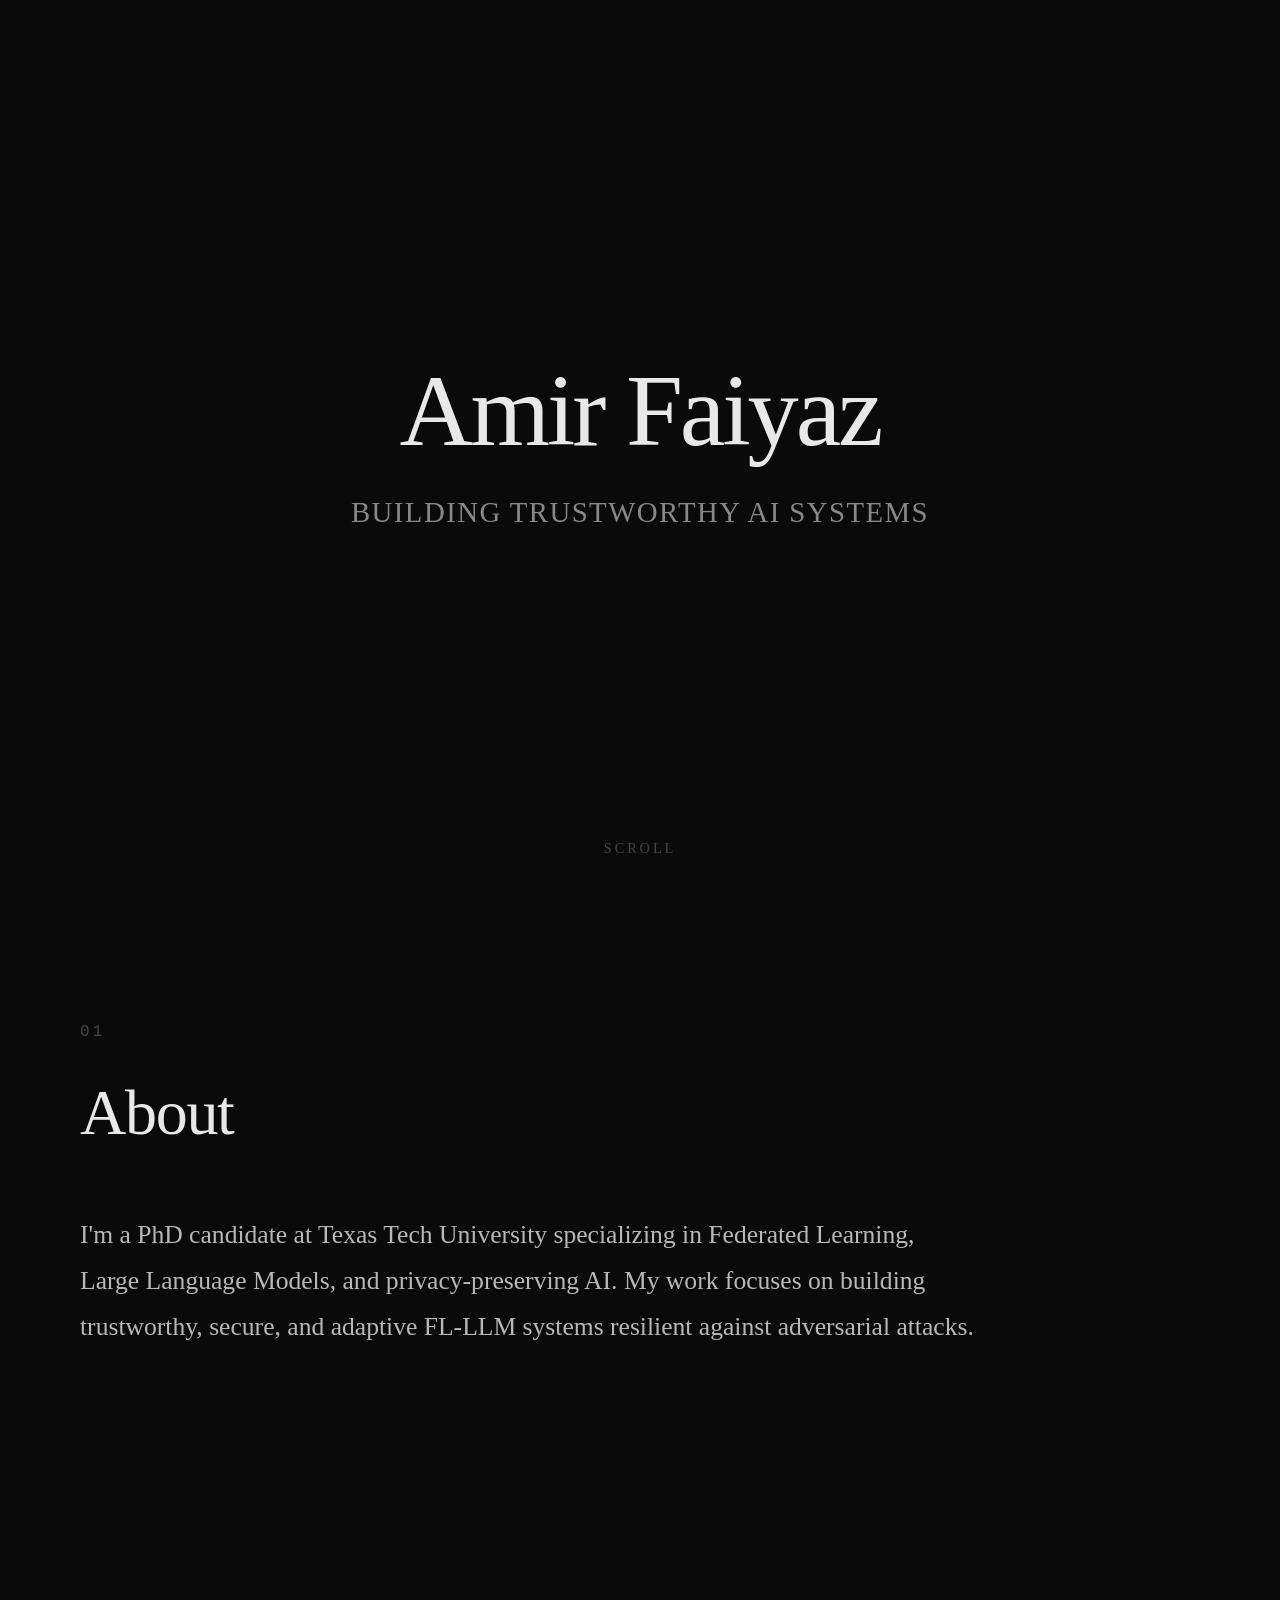
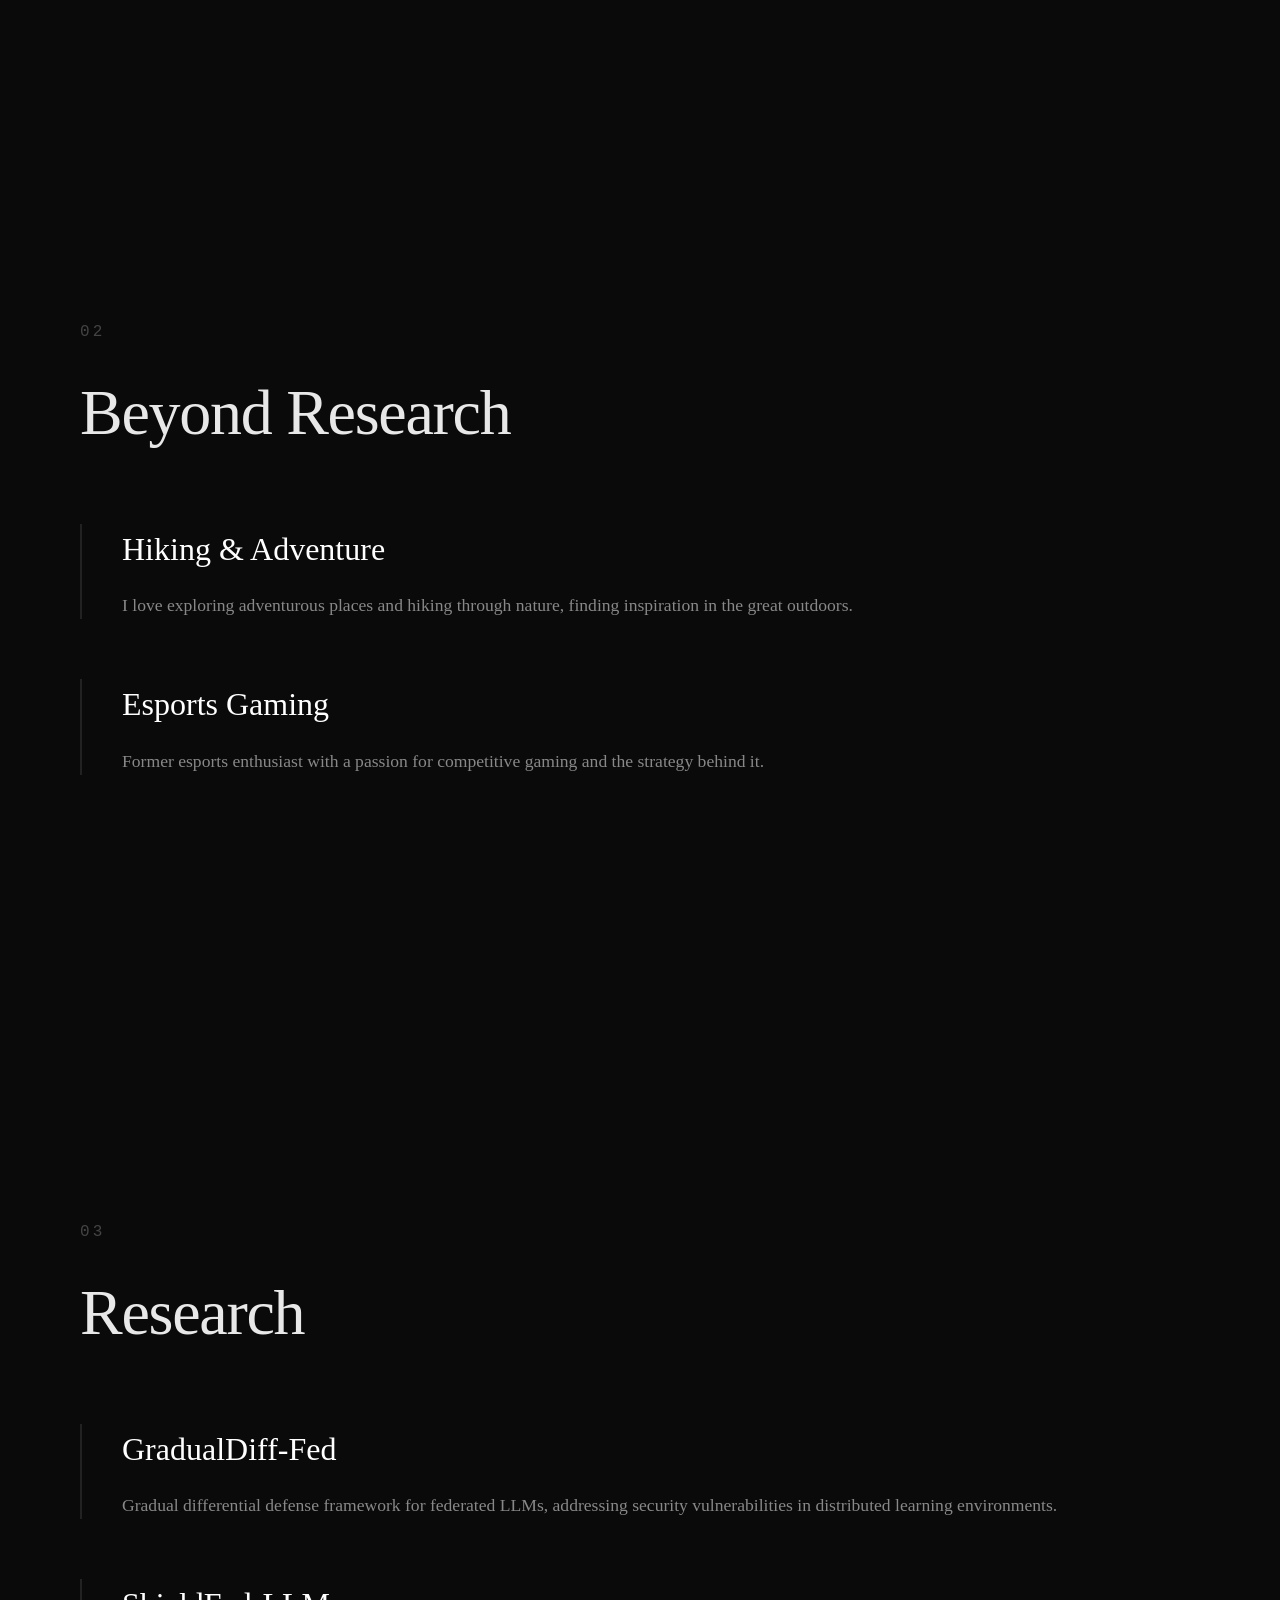
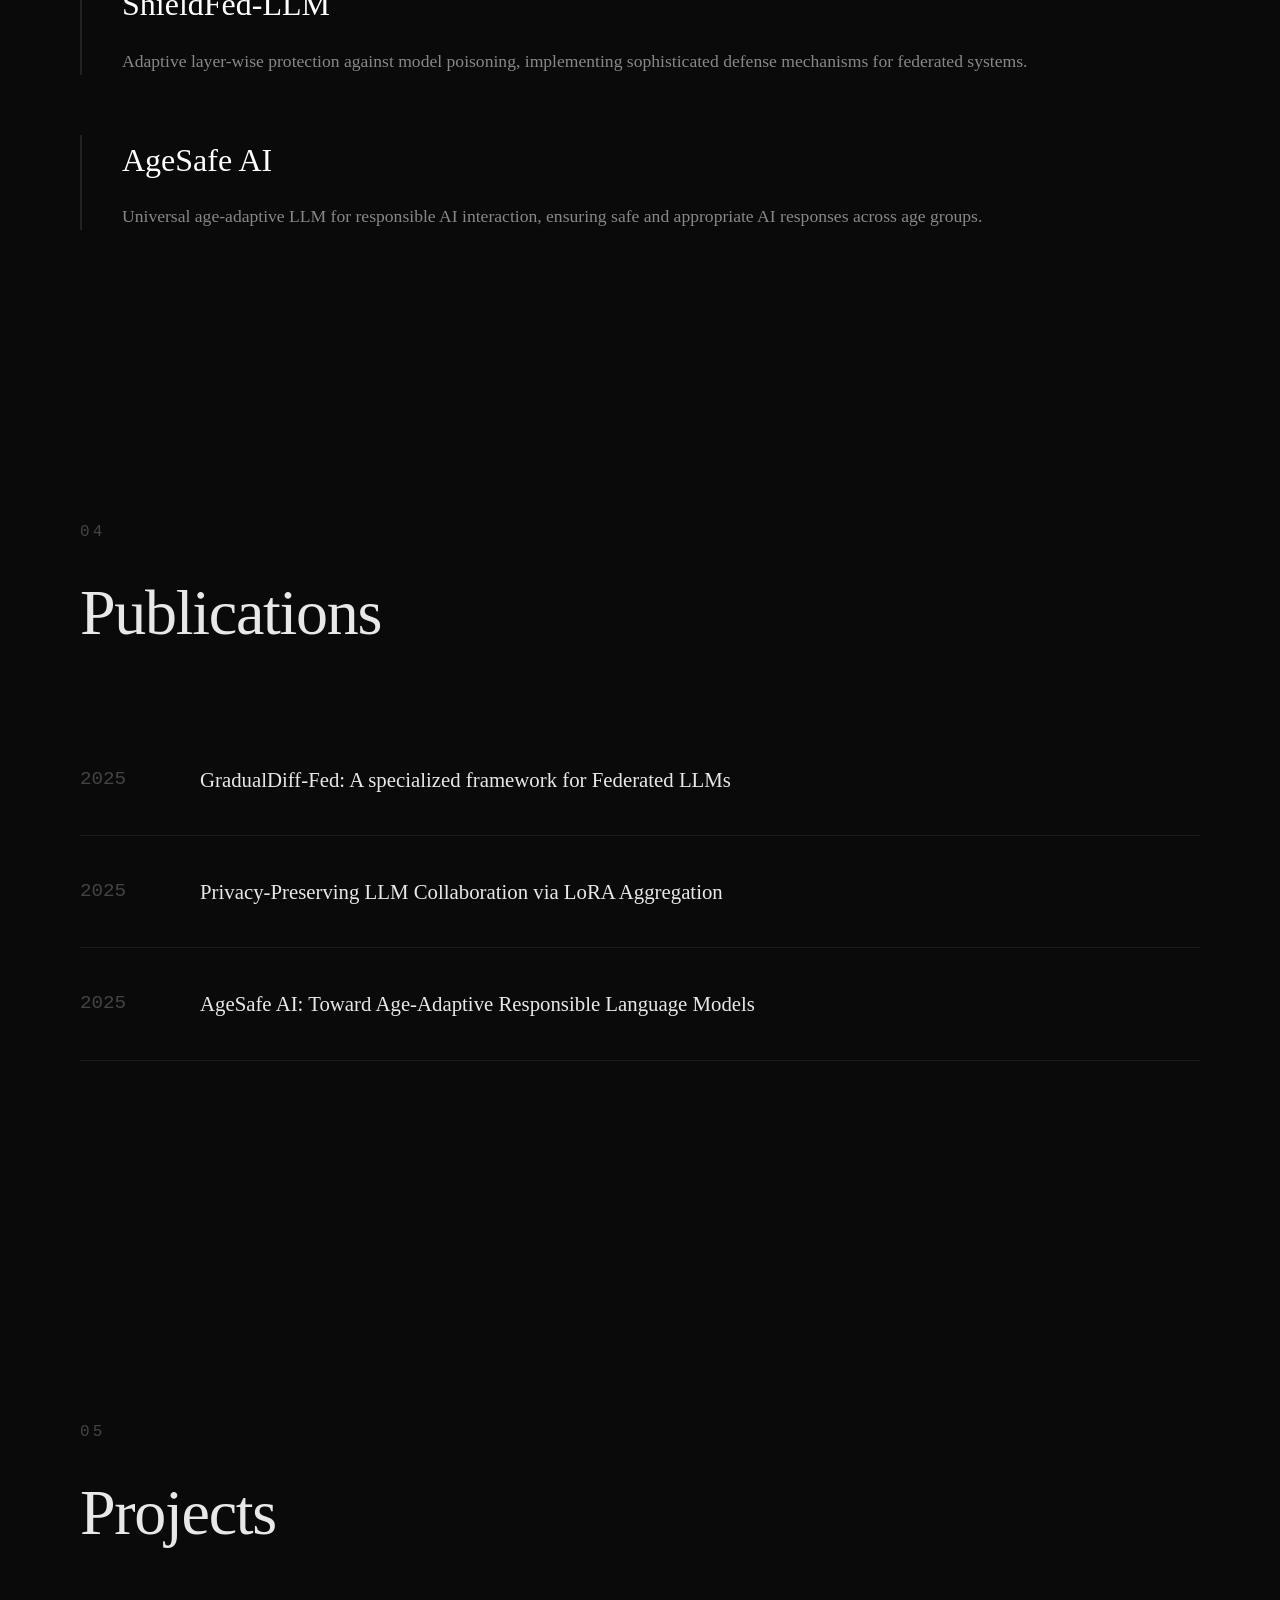
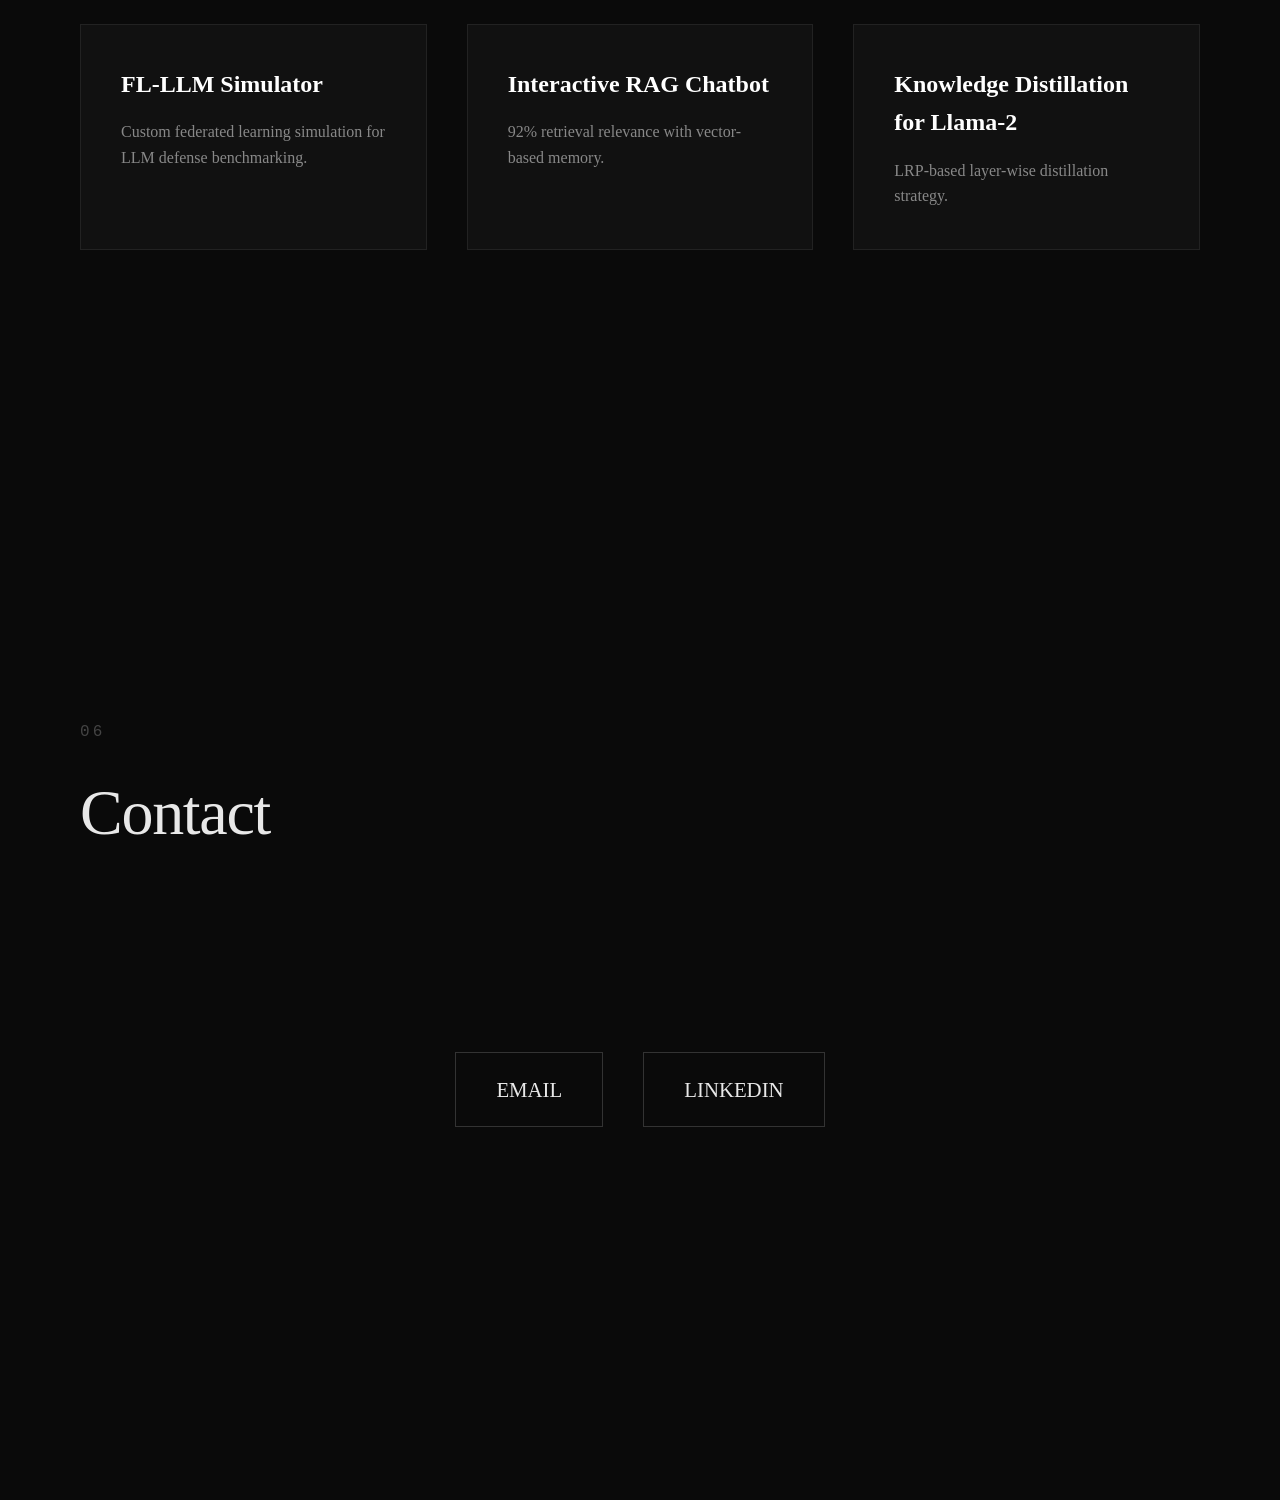
==== commit c4c21fc1: "Update section numbers in index.html" ====
--- a/index.html
+++ b/index.html
@@ -355,7 +355,7 @@
           <!-- Beyond Research Section -->
     <section id="beyond">
         <div class="container">
-            <div class="section-number">06</div>
+            <div class="section-number">02</div>
             <h2 class="section-title">Beyond Research</h2>
             <div class="research-grid">
                 <div class="research-item">
@@ -372,7 +372,7 @@
     <!-- Research Section -->
     <section id="research">
         <div class="container">
-            <div class="section-number">02</div>
+            <div class="section-number">03</div>
             <h2 class="section-title">Research</h2>
             <div class="research-grid">
                 <div class="research-item">
@@ -394,7 +394,7 @@
     <!-- Publications Section -->
     <section id="publications">
         <div class="container">
-            <div class="section-number">03</div>
+            <div class="section-number">04</div>
             <h2 class="section-title">Publications</h2>
             <div class="publication-list">
                 <div class="publication-item">
@@ -416,7 +416,7 @@
     <!-- Projects Section -->
     <section id="projects">
         <div class="container">
-            <div class="section-number">04</div>
+            <div class="section-number">05</div>
             <h2 class="section-title">Projects</h2>
             <div class="project-grid">
                 <div class="project-card">
@@ -439,7 +439,7 @@
     <!-- Contact Section -->
     <section id="contact">
         <div class="container">
-            <div class="section-number">05</div>
+            <div class="section-number">06</div>
             <h2 class="section-title">Contact</h2>
             <div class="contact-content">
                 <div class="contact-links">
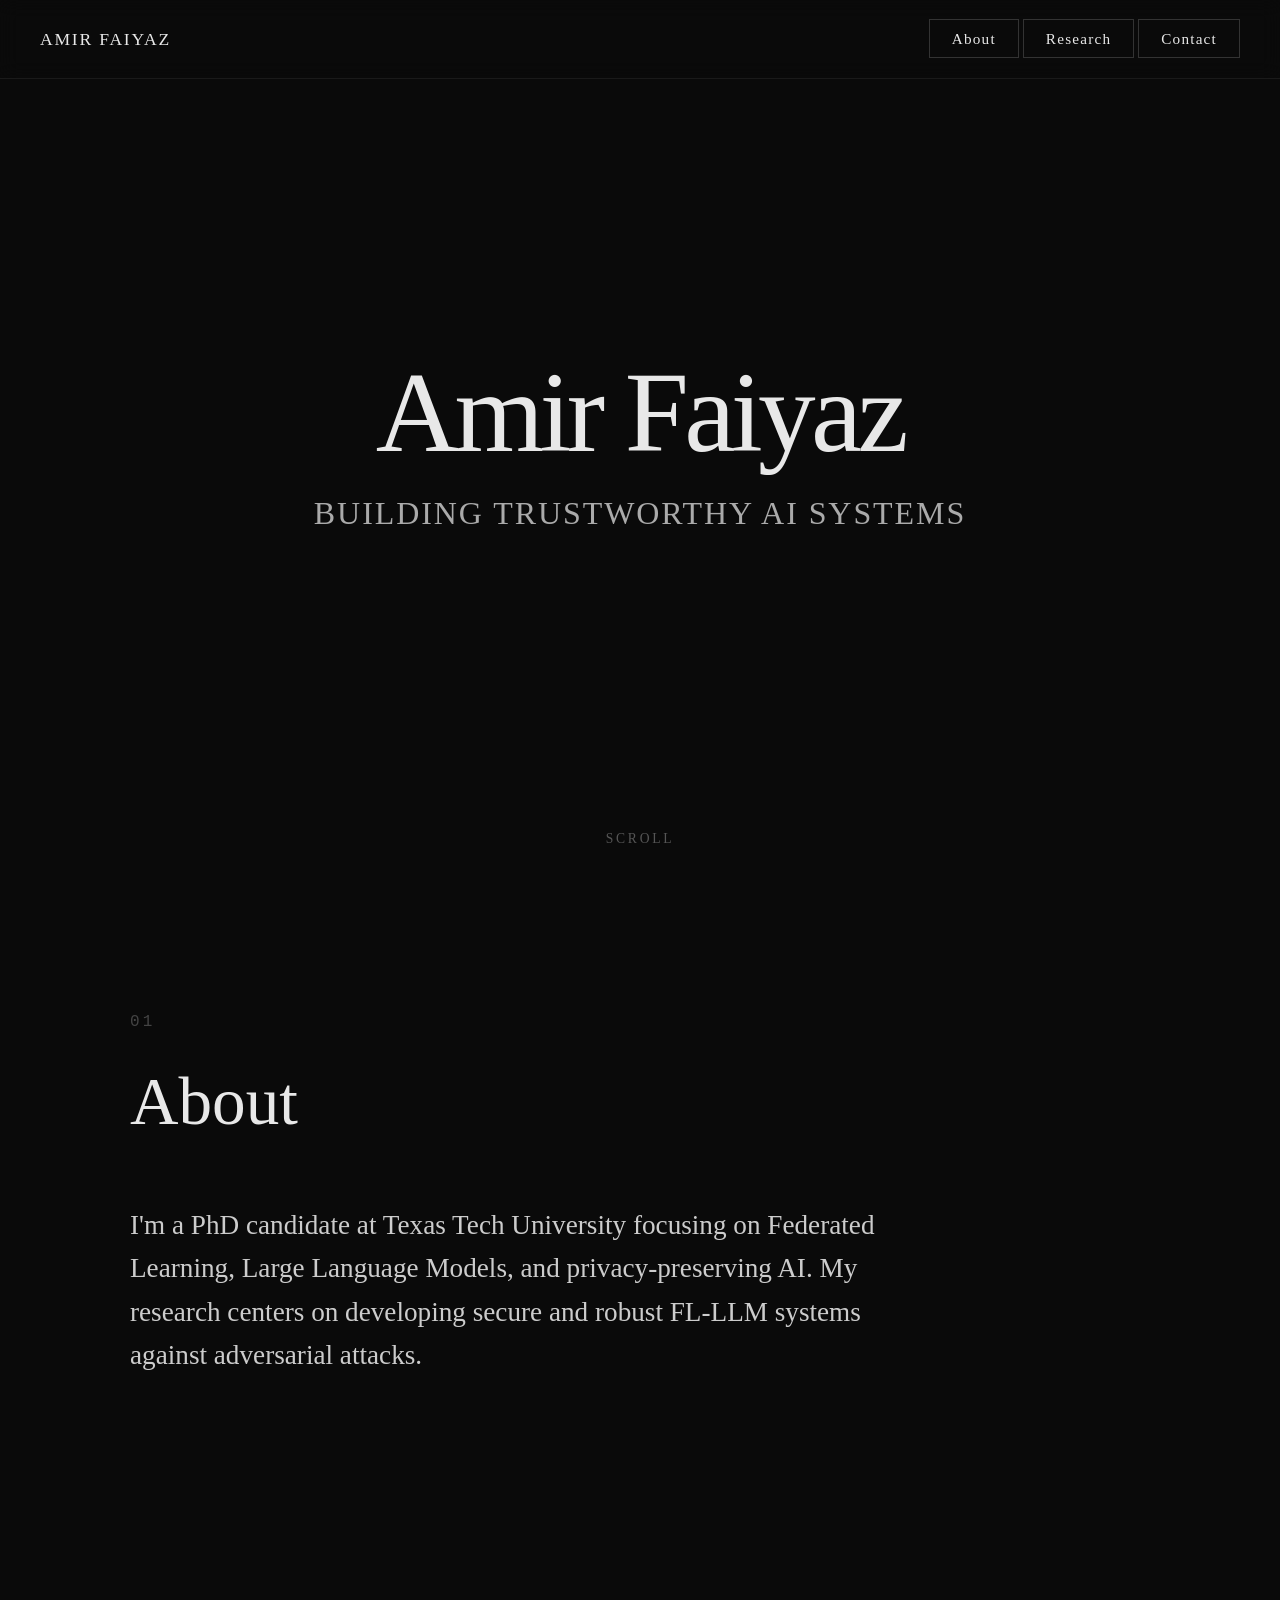
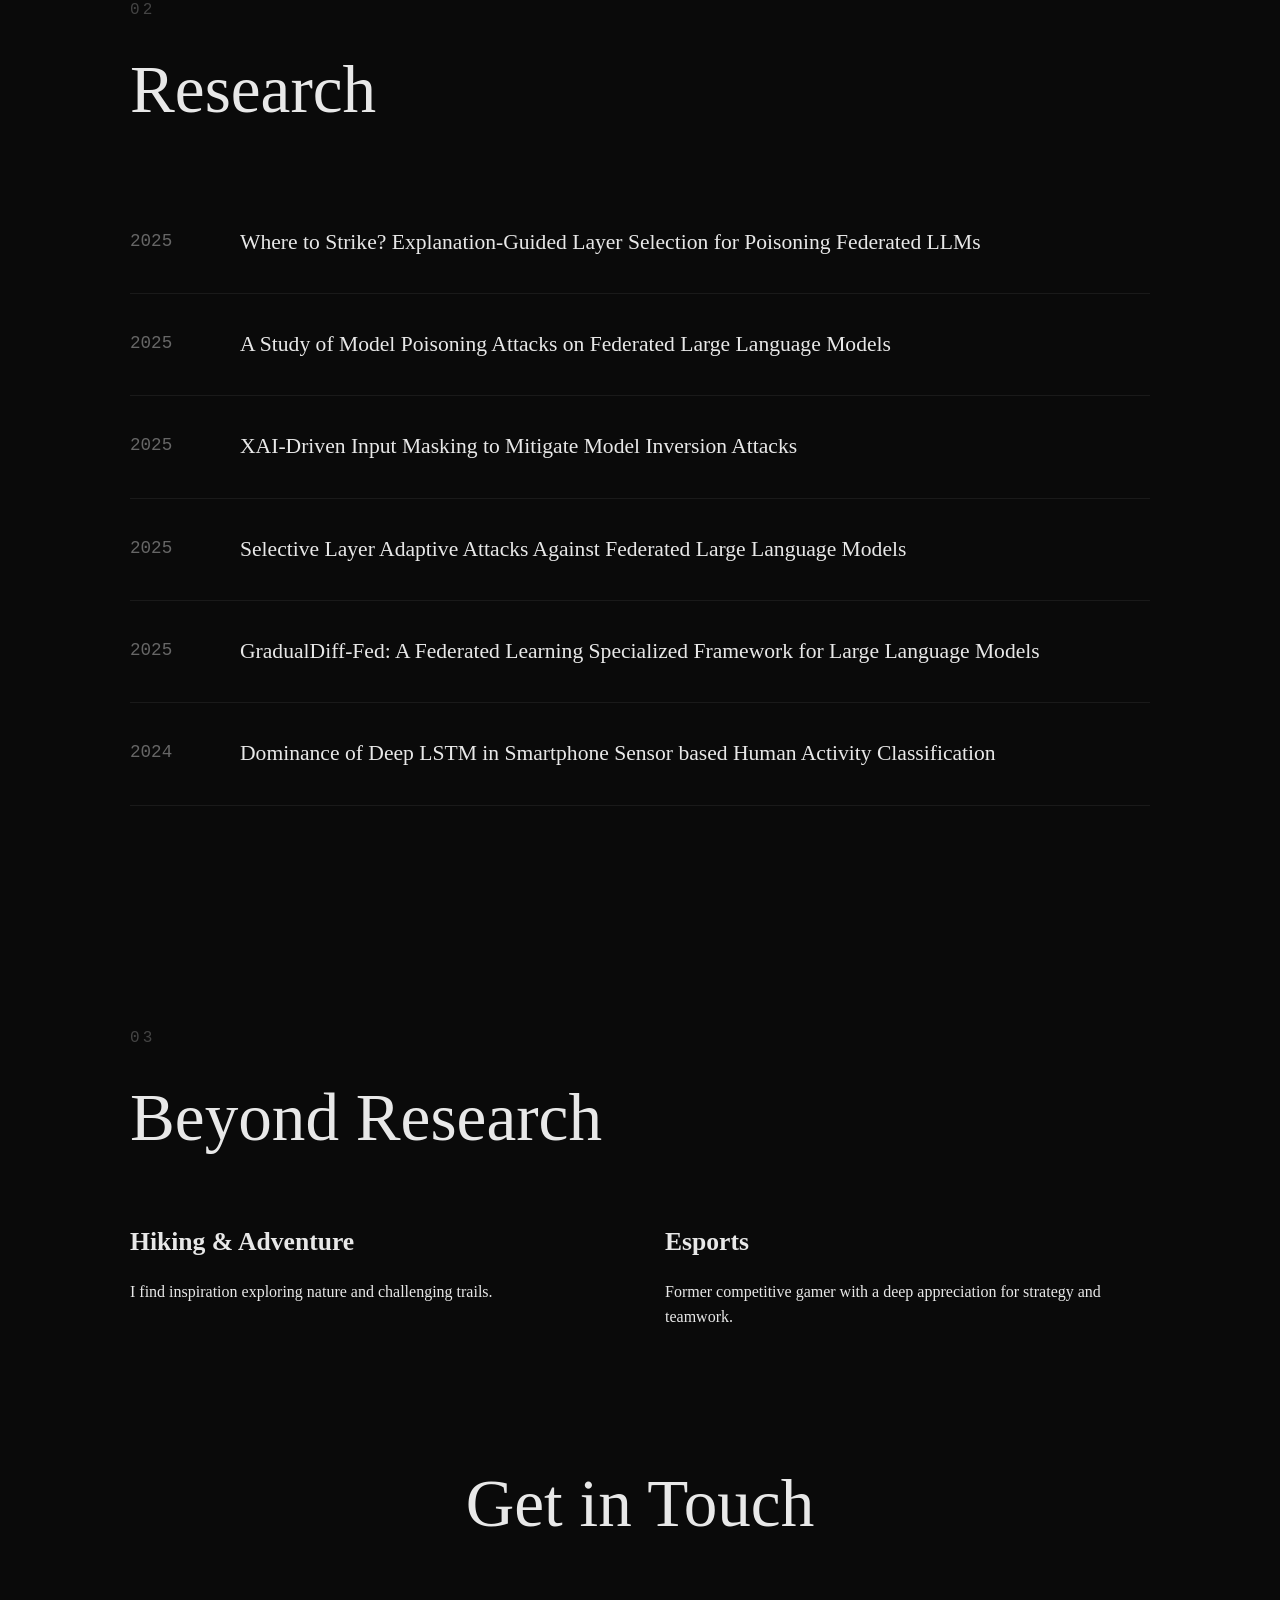
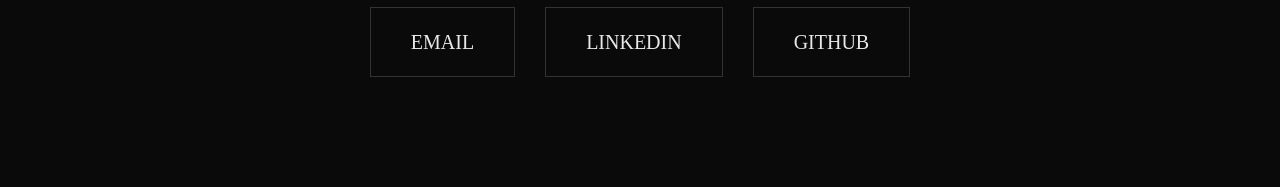
==== commit b30624a6: "Create index.html" ====
--- a/index.html
+++ b/index.html
@@ -10,7 +10,6 @@
             padding: 0;
             box-sizing: border-box;
         }
-
         body {
             font-family: 'Georgia', 'Times New Roman', serif;
             background: #0a0a0a;
@@ -18,322 +17,203 @@
             line-height: 1.6;
             overflow-x: hidden;
         }
-
         .container {
-            max-width: 1200px;
+            max-width: 1100px;
             margin: 0 auto;
             padding: 0 40px;
         }
-
-        /* Top Navigation Bar */
+        /* Top Navigation */
         .top-nav {
             position: fixed;
             top: 0;
             left: 0;
             right: 0;
-            padding: 30px 40px;
+            padding: 25px 40px;
             display: flex;
             justify-content: space-between;
             align-items: center;
             z-index: 1000;
-            background: rgba(10, 10, 10, 0.8);
+            background: rgba(10, 10, 10, 0.9);
             backdrop-filter: blur(10px);
             border-bottom: 1px solid #1a1a1a;
         }
-
         .logo {
-            font-size: 1rem;
+            font-size: 1.1rem;
             letter-spacing: 0.1em;
+        }
+        .nav-buttons a {
+            padding: 10px 22px;
+            border: 1px solid #333;
             color: #e8e8e8;
-        }
-
-        .nav-buttons {
-            display: flex;
-            gap: 20px;
-        }
-
-        .nav-btn {
-            padding: 10px 25px;
-            border: 1px solid #333;
-            background: transparent;
-            color: #e8e8e8;
-            font-size: 0.9rem;
-            letter-spacing: 0.1em;
-            cursor: pointer;
+            text-decoration: none;
+            font-size: 0.95rem;
+            letter-spacing: 0.08em;
             transition: all 0.3s ease;
-            text-decoration: none;
-            display: inline-block;
-        }
-
-        .nav-btn:hover {
+        }
+        .nav-buttons a:hover {
             border-color: #666;
             background: #111;
         }
 
-        /* Hero Section */
+        /* Hero */
         .hero {
             min-height: 100vh;
             display: flex;
             align-items: center;
             justify-content: center;
             position: relative;
-            overflow: hidden;
-        }
-
+        }
         .hero-content {
             text-align: center;
+            animation: fadeInUp 1.2s ease forwards;
+        }
+        .hero h1 {
+            font-size: clamp(3.5rem, 9vw, 7.5rem);
+            font-weight: 300;
+            letter-spacing: -0.04em;
+            line-height: 0.9;
+        }
+        .hero-subtitle {
+            font-size: clamp(1.3rem, 3vw, 2rem);
+            color: #aaa;
+            margin-top: 1.5rem;
+            letter-spacing: 0.06em;
+        }
+
+        /* Sections */
+        section {
+            padding: 110px 0;
             opacity: 0;
-            animation: fadeInUp 1.2s ease forwards;
-        }
-
-        .hero h1 {
-            font-size: clamp(3rem, 8vw, 7rem);
-            font-weight: 300;
-            letter-spacing: -0.03em;
-            margin-bottom: 1rem;
-            line-height: 0.9;
-        }
-
-        .hero-subtitle {
-            font-size: clamp(1.2rem, 2.5vw, 1.8rem);
-            font-weight: 300;
-            color: #888;
-            margin-top: 2rem;
-            letter-spacing: 0.05em;
-        }
-
-        /* Section Styling */
-        section {
-            min-height: 100vh;
-            padding: 120px 0;
-            position: relative;
-            opacity: 0;
-            transform: translateY(50px);
+            transform: translateY(40px);
             transition: all 1s ease;
         }
-
         section.visible {
             opacity: 1;
             transform: translateY(0);
         }
-
         .section-number {
             font-size: 1rem;
             color: #444;
             letter-spacing: 0.2em;
-            margin-bottom: 1rem;
+            margin-bottom: 0.8rem;
             font-family: 'Courier New', monospace;
         }
-
         .section-title {
-            font-size: clamp(2.5rem, 5vw, 4rem);
+            font-size: clamp(2.6rem, 5.5vw, 4.2rem);
             font-weight: 300;
             margin-bottom: 3rem;
-            letter-spacing: -0.02em;
-        }
-
-        /* About Section */
+        }
+
+        /* About */
         .about-text {
-            font-size: clamp(1.3rem, 2vw, 1.8rem);
-            line-height: 1.8;
-            max-width: 900px;
+            font-size: clamp(1.25rem, 2.2vw, 1.7rem);
+            max-width: 800px;
+            color: #ccc;
             font-weight: 300;
-            color: #b8b8b8;
-        }
-
-        /* Research Items */
-        .research-grid {
-            display: grid;
-            gap: 60px;
-            margin-top: 60px;
-        }
-
-        .research-item {
-            border-left: 2px solid #222;
-            padding-left: 40px;
-            transition: all 0.4s ease;
-        }
-
-        .research-item:hover {
-            border-left-color: #666;
-            transform: translateX(10px);
-        }
-
-        .research-item h3 {
-            font-size: clamp(1.5rem, 2.5vw, 2rem);
-            font-weight: 400;
-            margin-bottom: 1rem;
-            color: #fff;
-        }
-
-        .research-item p {
-            font-size: 1.1rem;
-            color: #888;
-            line-height: 1.6;
         }
 
         /* Publications */
-        .publication-list {
-            margin-top: 60px;
-        }
-
-        .publication-item {
+        .publications {
+            margin-top: 40px;
+        }
+        .pub-item {
             display: flex;
             gap: 40px;
-            padding: 40px 0;
+            padding: 35px 0;
             border-bottom: 1px solid #1a1a1a;
             transition: all 0.3s ease;
         }
-
-        .publication-item:hover {
-            padding-left: 20px;
-            border-bottom-color: #333;
-        }
-
+        .pub-item:hover {
+            padding-left: 15px;
+        }
         .pub-year {
-            font-size: 1.2rem;
-            color: #444;
-            min-width: 80px;
+            min-width: 70px;
+            color: #666;
             font-family: 'Courier New', monospace;
-        }
-
+            font-size: 1.1rem;
+        }
         .pub-title {
-            font-size: 1.3rem;
+            font-size: 1.35rem;
+            line-height: 1.45;
             color: #e8e8e8;
-            line-height: 1.5;
-        }
-
-        /* Projects */
-        .project-grid {
+        }
+
+        /* Beyond + Contact */
+        .beyond-grid {
             display: grid;
-            grid-template-columns: repeat(auto-fit, minmax(300px, 1fr));
-            gap: 40px;
-            margin-top: 60px;
-        }
-
-        .project-card {
-            background: #111;
-            padding: 40px;
-            border: 1px solid #222;
-            transition: all 0.4s ease;
-        }
-
-        .project-card:hover {
-            border-color: #444;
-            transform: translateY(-5px);
-            background: #151515;
-        }
-
-        .project-card h3 {
-            font-size: 1.5rem;
+            grid-template-columns: repeat(auto-fit, minmax(320px, 1fr));
+            gap: 50px;
+            margin-top: 50px;
+        }
+        .beyond-item h3 {
+            font-size: 1.6rem;
             margin-bottom: 1rem;
-            color: #fff;
-        }
-
-        .project-card p {
-            color: #888;
-            font-size: 1rem;
-            line-height: 1.6;
-        }
-
-        /* Contact */
-        .contact-content {
+        }
+
+        .contact {
             text-align: center;
-            padding: 80px 0;
-        }
-
+        }
         .contact-links {
             display: flex;
-            gap: 40px;
+            gap: 30px;
             justify-content: center;
-            margin-top: 60px;
             flex-wrap: wrap;
-        }
-
+            margin-top: 50px;
+        }
         .contact-link {
-            font-size: 1.3rem;
+            padding: 18px 40px;
+            border: 1px solid #333;
             color: #e8e8e8;
             text-decoration: none;
-            padding: 20px 40px;
-            border: 1px solid #333;
+            font-size: 1.25rem;
             transition: all 0.3s ease;
-            display: inline-block;
-        }
-
+        }
         .contact-link:hover {
-            border-color: #666;
+            border-color: #777;
             background: #111;
-            transform: translateY(-2px);
-        }
-
-        /* Animations */
-        @keyframes fadeInUp {
-            to {
-                opacity: 1;
-                transform: translateY(0);
-            }
-        }
-
-        .hero-content {
-            transform: translateY(30px);
-        }
-
-        /* Scroll indicator */
+            transform: translateY(-3px);
+        }
+
+        /* Scroll Indicator */
         .scroll-indicator {
             position: absolute;
-            bottom: 40px;
+            bottom: 50px;
             left: 50%;
             transform: translateX(-50%);
-            font-size: 0.9rem;
-            color: #444;
+            font-size: 0.85rem;
+            color: #555;
             letter-spacing: 0.2em;
             animation: bounce 2s infinite;
         }
 
+        @keyframes fadeInUp {
+            to { opacity: 1; transform: translateY(0); }
+        }
         @keyframes bounce {
             0%, 100% { transform: translate(-50%, 0); }
-            50% { transform: translate(-50%, 10px); }
-        }
-
-        /* Responsive */
+            50% { transform: translate(-50%, 12px); }
+        }
+
         @media (max-width: 768px) {
-            .container {
-                padding: 0 20px;
-            }
-
-            .top-nav {
-                padding: 20px;
-            }
-
-            .nav-buttons {
-                gap: 10px;
-            }
-
-            .nav-btn {
-                padding: 8px 15px;
-                font-size: 0.8rem;
-            }
-
-            .research-item {
-                padding-left: 20px;
-            }
-
-            .publication-item {
-                flex-direction: column;
-                gap: 10px;
-            }
-
-            .project-grid {
-                grid-template-columns: 1fr;
-            }
+            .container { padding: 0 20px; }
+            .pub-item { flex-direction: column; gap: 10px; }
+            .beyond-grid { grid-template-columns: 1fr; }
         }
     </style>
 </head>
 <body>
-    <!-- Top Navigation Bar -->
-
-
-    <!-- Hero Section -->
+
+    <!-- Top Nav -->
+    <nav class="top-nav">
+        <div class="logo">AMIR FAIYAZ</div>
+        <div class="nav-buttons">
+            <a href="#about">About</a>
+            <a href="#research">Research</a>
+            <a href="#contact">Contact</a>
+        </div>
+    </nav>
+
+    <!-- Hero -->
     <div class="hero">
         <div class="hero-content">
             <h1>Amir Faiyaz</h1>
@@ -342,148 +222,102 @@
         <div class="scroll-indicator">SCROLL</div>
     </div>
 
-    <!-- About Section -->
+    <!-- About -->
     <section id="about">
         <div class="container">
             <div class="section-number">01</div>
             <h2 class="section-title">About</h2>
             <p class="about-text">
-                I'm a PhD candidate at Texas Tech University specializing in Federated Learning, Large Language Models, and privacy-preserving AI. My work focuses on building trustworthy, secure, and adaptive FL-LLM systems resilient against adversarial attacks.
+                I'm a PhD candidate at Texas Tech University focusing on Federated Learning, Large Language Models, and privacy-preserving AI. 
+                My research centers on developing secure and robust FL-LLM systems against adversarial attacks.
             </p>
         </div>
     </section>
-          <!-- Beyond Research Section -->
-    <section id="beyond">
+
+    <!-- Research / Publications -->
+    <section id="research">
         <div class="container">
             <div class="section-number">02</div>
-            <h2 class="section-title">Beyond Research</h2>
-            <div class="research-grid">
-                <div class="research-item">
-                    <h3>Hiking & Adventure</h3>
-                    <p>I love exploring adventurous places and hiking through nature, finding inspiration in the great outdoors.</p>
-                </div>
-                <div class="research-item">
-                    <h3>Esports Gaming</h3>
-                    <p>Former esports enthusiast with a passion for competitive gaming and the strategy behind it.</p>
+            <h2 class="section-title">Research</h2>
+            
+            <div class="publications">
+                <div class="pub-item">
+                    <div class="pub-year">2025</div>
+                    <div class="pub-title">Where to Strike? Explanation-Guided Layer Selection for Poisoning Federated LLMs</div>
+                </div>
+                <div class="pub-item">
+                    <div class="pub-year">2025</div>
+                    <div class="pub-title">A Study of Model Poisoning Attacks on Federated Large Language Models</div>
+                </div>
+                <div class="pub-item">
+                    <div class="pub-year">2025</div>
+                    <div class="pub-title">XAI-Driven Input Masking to Mitigate Model Inversion Attacks</div>
+                </div>
+                <div class="pub-item">
+                    <div class="pub-year">2025</div>
+                    <div class="pub-title">Selective Layer Adaptive Attacks Against Federated Large Language Models</div>
+                </div>
+                <div class="pub-item">
+                    <div class="pub-year">2025</div>
+                    <div class="pub-title">GradualDiff-Fed: A Federated Learning Specialized Framework for Large Language Models</div>
+                </div>
+                <div class="pub-item">
+                    <div class="pub-year">2024</div>
+                    <div class="pub-title">Dominance of Deep LSTM in Smartphone Sensor based Human Activity Classification</div>
                 </div>
             </div>
         </div>
     </section>
-    <!-- Research Section -->
-    <section id="research">
+
+    <!-- Beyond Research + Contact -->
+    <section id="contact">
         <div class="container">
             <div class="section-number">03</div>
-            <h2 class="section-title">Research</h2>
-            <div class="research-grid">
-                <div class="research-item">
-                    <h3>GradualDiff-Fed</h3>
-                    <p>Gradual differential defense framework for federated LLMs, addressing security vulnerabilities in distributed learning environments.</p>
-                </div>
-                <div class="research-item">
-                    <h3>ShieldFed-LLM</h3>
-                    <p>Adaptive layer-wise protection against model poisoning, implementing sophisticated defense mechanisms for federated systems.</p>
-                </div>
-                <div class="research-item">
-                    <h3>AgeSafe AI</h3>
-                    <p>Universal age-adaptive LLM for responsible AI interaction, ensuring safe and appropriate AI responses across age groups.</p>
+            <h2 class="section-title">Beyond Research</h2>
+            
+            <div class="beyond-grid">
+                <div class="beyond-item">
+                    <h3>Hiking & Adventure</h3>
+                    <p>I find inspiration exploring nature and challenging trails.</p>
+                </div>
+                <div class="beyond-item">
+                    <h3>Esports</h3>
+                    <p>Former competitive gamer with a deep appreciation for strategy and teamwork.</p>
                 </div>
             </div>
-        </div>
-    </section>
-
-    <!-- Publications Section -->
-    <section id="publications">
-        <div class="container">
-            <div class="section-number">04</div>
-            <h2 class="section-title">Publications</h2>
-            <div class="publication-list">
-                <div class="publication-item">
-                    <div class="pub-year">2025</div>
-                    <div class="pub-title">GradualDiff-Fed: A specialized framework for Federated LLMs</div>
-                </div>
-                <div class="publication-item">
-                    <div class="pub-year">2025</div>
-                    <div class="pub-title">Privacy-Preserving LLM Collaboration via LoRA Aggregation</div>
-                </div>
-                <div class="publication-item">
-                    <div class="pub-year">2025</div>
-                    <div class="pub-title">AgeSafe AI: Toward Age-Adaptive Responsible Language Models</div>
-                </div>
-            </div>
-        </div>
-    </section>
-
-    <!-- Projects Section -->
-    <section id="projects">
-        <div class="container">
-            <div class="section-number">05</div>
-            <h2 class="section-title">Projects</h2>
-            <div class="project-grid">
-                <div class="project-card">
-                    <h3>FL-LLM Simulator</h3>
-                    <p>Custom federated learning simulation for LLM defense benchmarking.</p>
-                </div>
-                <div class="project-card">
-                    <h3>Interactive RAG Chatbot</h3>
-                    <p>92% retrieval relevance with vector-based memory.</p>
-                </div>
-                <div class="project-card">
-                    <h3>Knowledge Distillation for Llama-2</h3>
-                    <p>LRP-based layer-wise distillation strategy.</p>
-                </div>
-            </div>
-        </div>
-    </section>
-
-    
-    <!-- Contact Section -->
-    <section id="contact">
-        <div class="container">
-            <div class="section-number">06</div>
-            <h2 class="section-title">Contact</h2>
-            <div class="contact-content">
+
+            <div style="margin-top: 120px;">
+                <h2 class="section-title" style="text-align:center;">Get in Touch</h2>
                 <div class="contact-links">
                     <a href="mailto:afaiyaz@ttu.edu" class="contact-link">EMAIL</a>
                     <a href="https://linkedin.com/in/amir-faiyaz" target="_blank" class="contact-link">LINKEDIN</a>
+                    <a href="https://github.com/yourusername" target="_blank" class="contact-link">GITHUB</a>
                 </div>
             </div>
         </div>
     </section>
 
-  
-
     <script>
-        // Smooth scroll reveal animation
-        const sections = document.querySelectorAll('section');
-        
-        const observerOptions = {
-            threshold: 0.2,
-            rootMargin: '0px 0px -100px 0px'
-        };
-
+        // Scroll animations
         const observer = new IntersectionObserver((entries) => {
             entries.forEach(entry => {
                 if (entry.isIntersecting) {
                     entry.target.classList.add('visible');
                 }
             });
-        }, observerOptions);
-
-        sections.forEach(section => {
+        }, { threshold: 0.15 });
+
+        document.querySelectorAll('section').forEach(section => {
             observer.observe(section);
         });
 
-        // Smooth scrolling for links
+        // Smooth scrolling
         document.querySelectorAll('a[href^="#"]').forEach(anchor => {
-            anchor.addEventListener('click', function (e) {
+            anchor.addEventListener('click', function(e) {
                 e.preventDefault();
-                const target = document.querySelector(this.getAttribute('href'));
-                if (target) {
-                    target.scrollIntoView({
-                        behavior: 'smooth',
-                        block: 'start'
-                    });
-                }
+                document.querySelector(this.getAttribute('href')).scrollIntoView({
+                    behavior: 'smooth'
+                });
             });
         });
     </script>
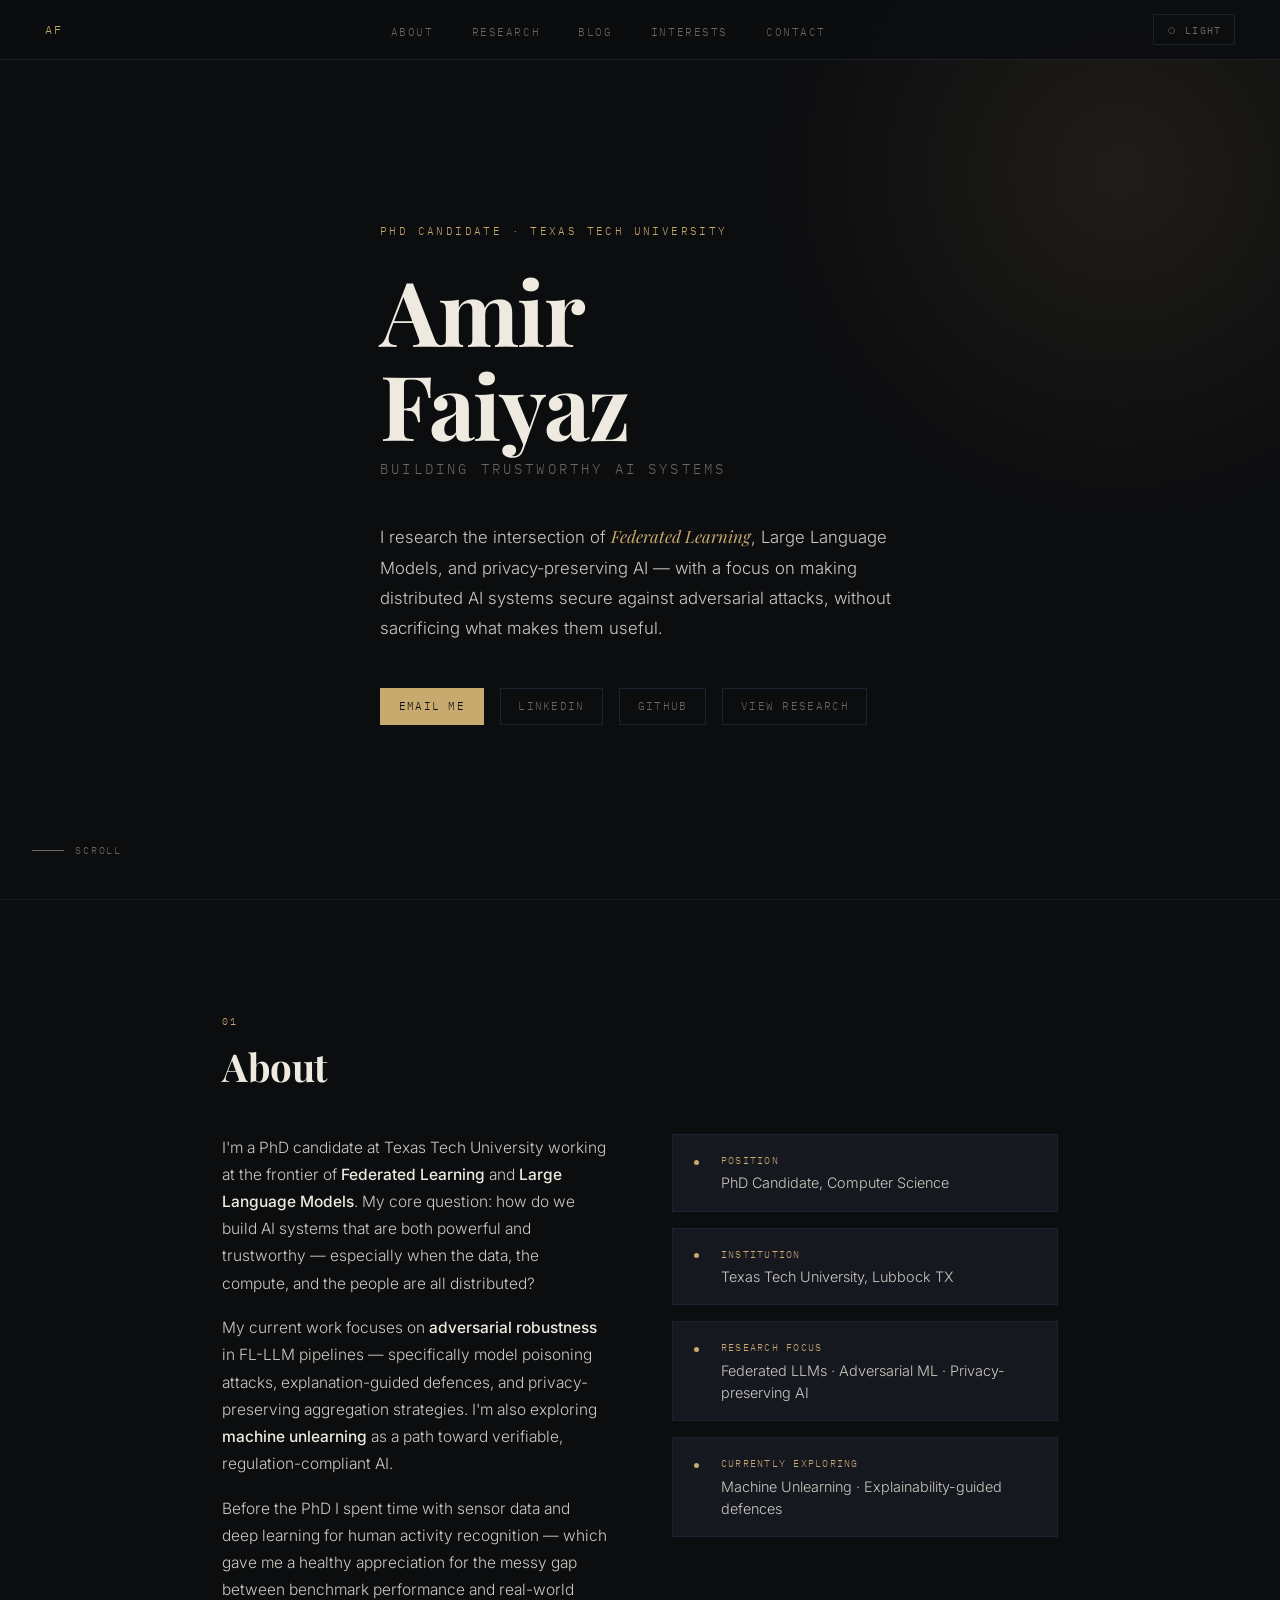
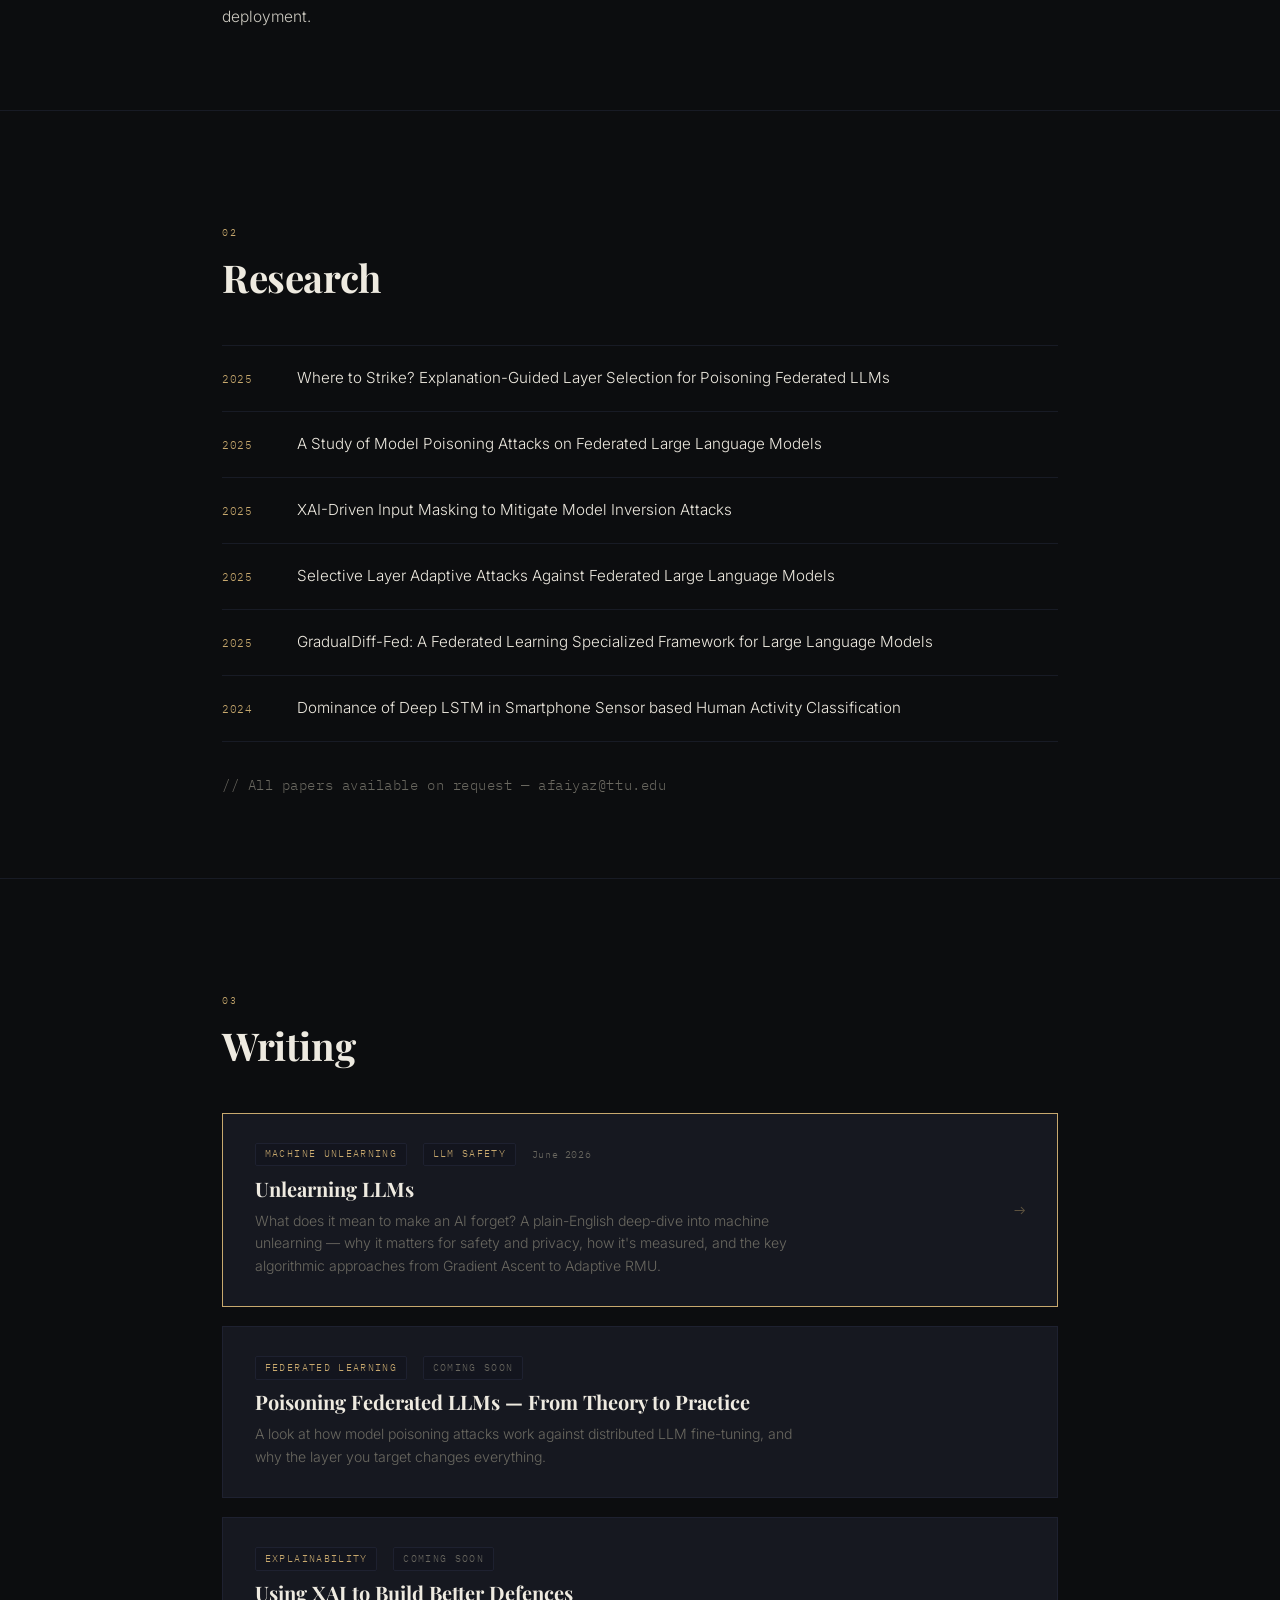
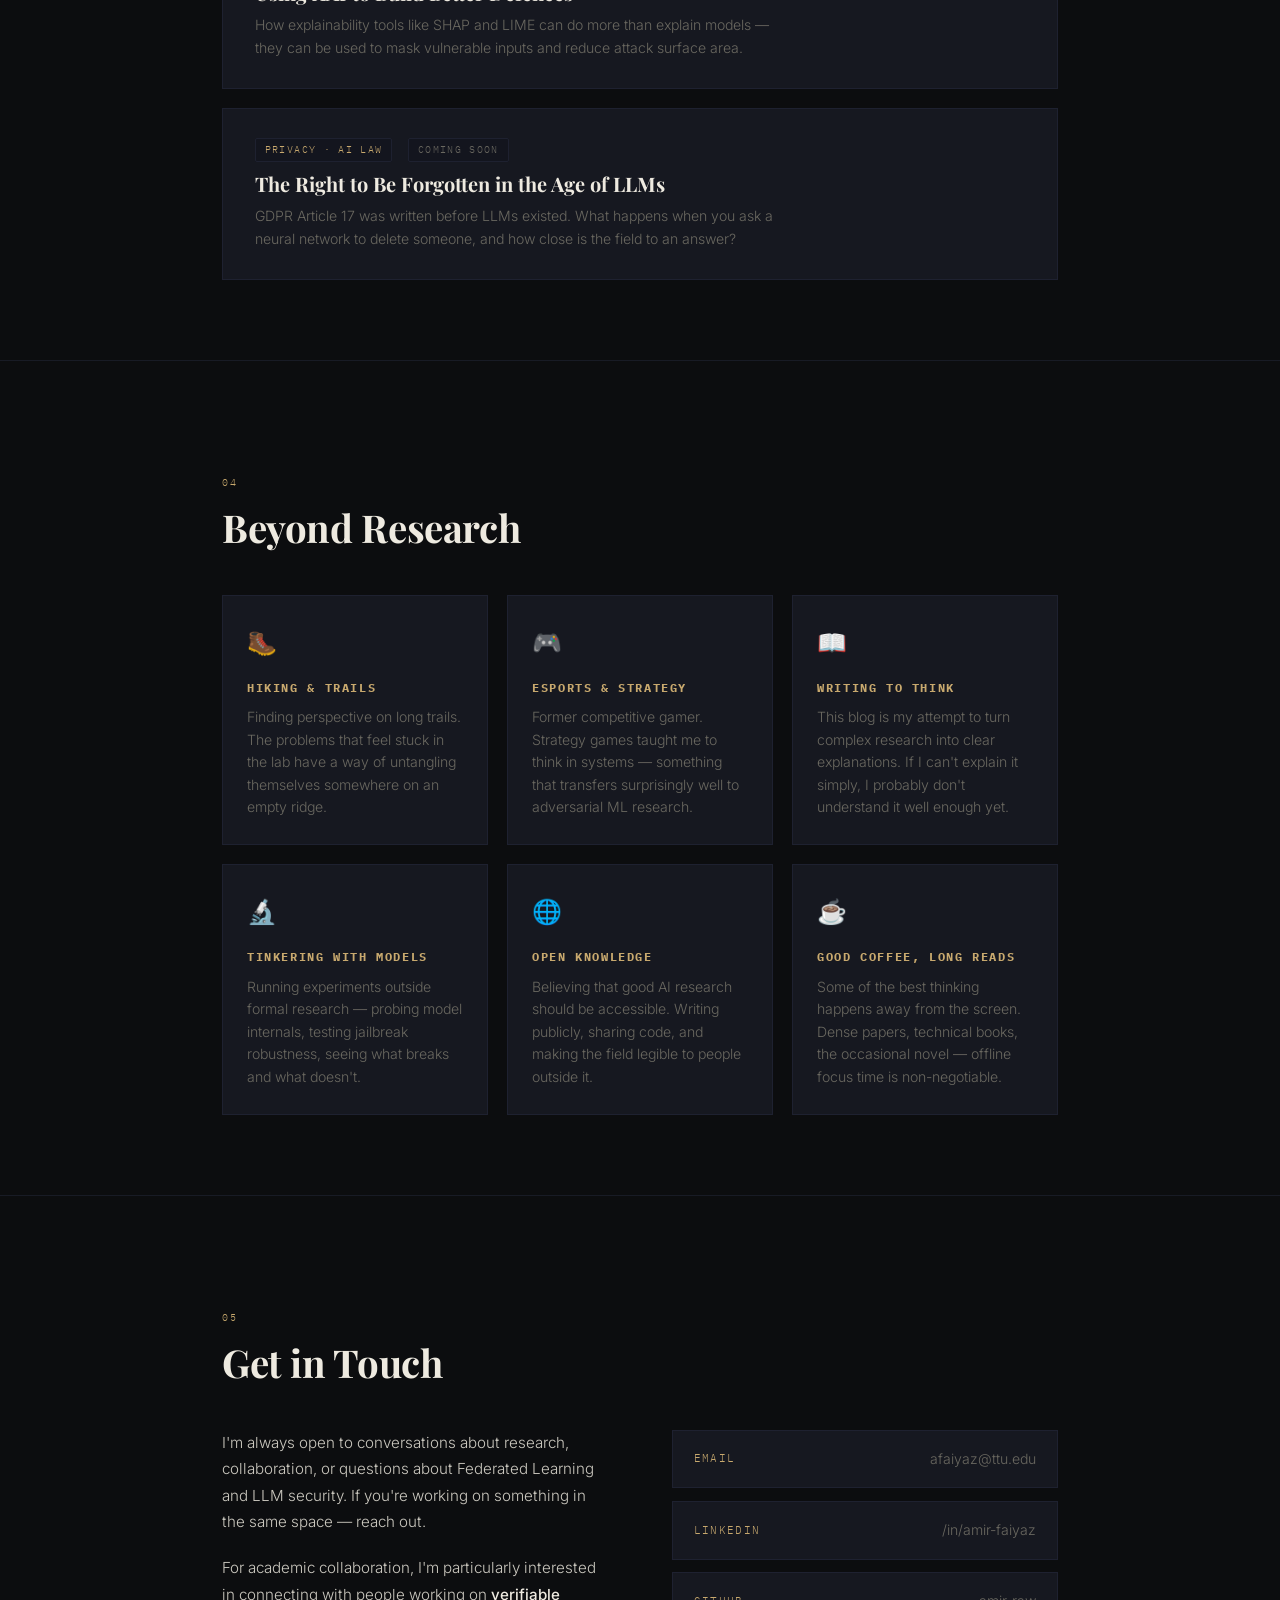
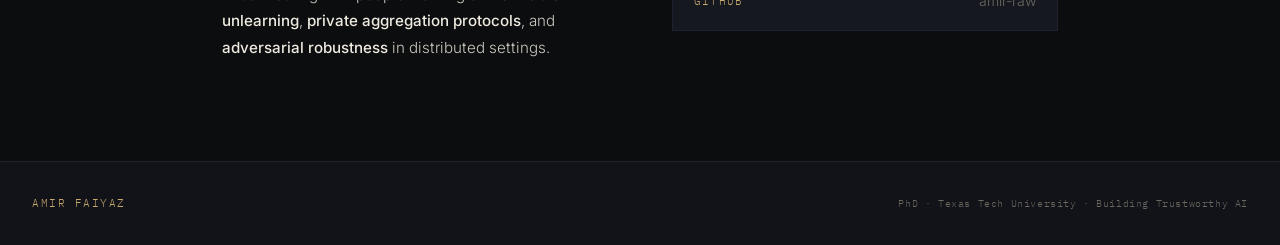
==== commit 422a8018: "new front design with blog" ====
--- a/index.html
+++ b/index.html
@@ -1,325 +1,978 @@
 <!DOCTYPE html>
-<html lang="en">
+<html lang="en" data-theme="dark">
 <head>
-    <meta charset="UTF-8">
-    <meta name="viewport" content="width=device-width, initial-scale=1.0">
-    <title>Amir Faiyaz | AI Research</title>
-    <style>
-        * {
-            margin: 0;
-            padding: 0;
-            box-sizing: border-box;
-        }
-        body {
-            font-family: 'Georgia', 'Times New Roman', serif;
-            background: #0a0a0a;
-            color: #e8e8e8;
-            line-height: 1.6;
-            overflow-x: hidden;
-        }
-        .container {
-            max-width: 1100px;
-            margin: 0 auto;
-            padding: 0 40px;
-        }
-        /* Top Navigation */
-        .top-nav {
-            position: fixed;
-            top: 0;
-            left: 0;
-            right: 0;
-            padding: 25px 40px;
-            display: flex;
-            justify-content: space-between;
-            align-items: center;
-            z-index: 1000;
-            background: rgba(10, 10, 10, 0.9);
-            backdrop-filter: blur(10px);
-            border-bottom: 1px solid #1a1a1a;
-        }
-        .logo {
-            font-size: 1.1rem;
-            letter-spacing: 0.1em;
-        }
-        .nav-buttons a {
-            padding: 10px 22px;
-            border: 1px solid #333;
-            color: #e8e8e8;
-            text-decoration: none;
-            font-size: 0.95rem;
-            letter-spacing: 0.08em;
-            transition: all 0.3s ease;
-        }
-        .nav-buttons a:hover {
-            border-color: #666;
-            background: #111;
-        }
-
-        /* Hero */
-        .hero {
-            min-height: 100vh;
-            display: flex;
-            align-items: center;
-            justify-content: center;
-            position: relative;
-        }
-        .hero-content {
-            text-align: center;
-            animation: fadeInUp 1.2s ease forwards;
-        }
-        .hero h1 {
-            font-size: clamp(3.5rem, 9vw, 7.5rem);
-            font-weight: 300;
-            letter-spacing: -0.04em;
-            line-height: 0.9;
-        }
-        .hero-subtitle {
-            font-size: clamp(1.3rem, 3vw, 2rem);
-            color: #aaa;
-            margin-top: 1.5rem;
-            letter-spacing: 0.06em;
-        }
-
-        /* Sections */
-        section {
-            padding: 110px 0;
-            opacity: 0;
-            transform: translateY(40px);
-            transition: all 1s ease;
-        }
-        section.visible {
-            opacity: 1;
-            transform: translateY(0);
-        }
-        .section-number {
-            font-size: 1rem;
-            color: #444;
-            letter-spacing: 0.2em;
-            margin-bottom: 0.8rem;
-            font-family: 'Courier New', monospace;
-        }
-        .section-title {
-            font-size: clamp(2.6rem, 5.5vw, 4.2rem);
-            font-weight: 300;
-            margin-bottom: 3rem;
-        }
-
-        /* About */
-        .about-text {
-            font-size: clamp(1.25rem, 2.2vw, 1.7rem);
-            max-width: 800px;
-            color: #ccc;
-            font-weight: 300;
-        }
-
-        /* Publications */
-        .publications {
-            margin-top: 40px;
-        }
-        .pub-item {
-            display: flex;
-            gap: 40px;
-            padding: 35px 0;
-            border-bottom: 1px solid #1a1a1a;
-            transition: all 0.3s ease;
-        }
-        .pub-item:hover {
-            padding-left: 15px;
-        }
-        .pub-year {
-            min-width: 70px;
-            color: #666;
-            font-family: 'Courier New', monospace;
-            font-size: 1.1rem;
-        }
-        .pub-title {
-            font-size: 1.35rem;
-            line-height: 1.45;
-            color: #e8e8e8;
-        }
-
-        /* Beyond + Contact */
-        .beyond-grid {
-            display: grid;
-            grid-template-columns: repeat(auto-fit, minmax(320px, 1fr));
-            gap: 50px;
-            margin-top: 50px;
-        }
-        .beyond-item h3 {
-            font-size: 1.6rem;
-            margin-bottom: 1rem;
-        }
-
-        .contact {
-            text-align: center;
-        }
-        .contact-links {
-            display: flex;
-            gap: 30px;
-            justify-content: center;
-            flex-wrap: wrap;
-            margin-top: 50px;
-        }
-        .contact-link {
-            padding: 18px 40px;
-            border: 1px solid #333;
-            color: #e8e8e8;
-            text-decoration: none;
-            font-size: 1.25rem;
-            transition: all 0.3s ease;
-        }
-        .contact-link:hover {
-            border-color: #777;
-            background: #111;
-            transform: translateY(-3px);
-        }
-
-        /* Scroll Indicator */
-        .scroll-indicator {
-            position: absolute;
-            bottom: 50px;
-            left: 50%;
-            transform: translateX(-50%);
-            font-size: 0.85rem;
-            color: #555;
-            letter-spacing: 0.2em;
-            animation: bounce 2s infinite;
-        }
-
-        @keyframes fadeInUp {
-            to { opacity: 1; transform: translateY(0); }
-        }
-        @keyframes bounce {
-            0%, 100% { transform: translate(-50%, 0); }
-            50% { transform: translate(-50%, 12px); }
-        }
-
-        @media (max-width: 768px) {
-            .container { padding: 0 20px; }
-            .pub-item { flex-direction: column; gap: 10px; }
-            .beyond-grid { grid-template-columns: 1fr; }
-        }
-    </style>
+  <meta charset="UTF-8" />
+  <meta name="viewport" content="width=device-width, initial-scale=1.0" />
+  <title>Amir Faiyaz | AI Research</title>
+  <link href="https://fonts.googleapis.com/css2?family=Playfair+Display:ital,wght@0,400;0,700;1,400&family=IBM+Plex+Mono:wght@400;500&family=Inter:wght@300;400;500&display=swap" rel="stylesheet" />
+  <style>
+    /* ═══════════════════════════════════════════
+       THEME TOKENS
+    ═══════════════════════════════════════════ */
+    :root {
+      --transition: color 0.35s ease, background 0.35s ease, border-color 0.35s ease;
+    }
+
+    [data-theme="dark"] {
+      --bg:          #0c0d0f;
+      --bg-alt:      #111318;
+      --surface:     #161820;
+      --border:      #1e2130;
+      --border-soft: #181b25;
+      --text:        #ccc9c0;
+      --text-strong: #eeeae0;
+      --muted:       #6a6860;
+      --accent:      #c8a96e;
+      --accent2:     #6e9cc8;
+      --accent-glow: rgba(200,169,110,0.10);
+      --nav-bg:      rgba(12,13,15,0.88);
+      --tag-bg:      #13151e;
+      --code-bg:     #0f1118;
+    }
+
+    [data-theme="light"] {
+      --bg:          #f7f5f0;
+      --bg-alt:      #eeebe3;
+      --surface:     #ffffff;
+      --border:      #ddd9cf;
+      --border-soft: #e8e4db;
+      --text:        #3a3630;
+      --text-strong: #1a1714;
+      --muted:       #999188;
+      --accent:      #a07840;
+      --accent2:     #2e6898;
+      --accent-glow: rgba(160,120,64,0.08);
+      --nav-bg:      rgba(247,245,240,0.90);
+      --tag-bg:      #ede9e0;
+      --code-bg:     #eeebe3;
+    }
+
+    /* ═══════════════════════════════════════════
+       RESET & BASE
+    ═══════════════════════════════════════════ */
+    *, *::before, *::after { box-sizing: border-box; margin: 0; padding: 0; }
+    html { scroll-behavior: smooth; font-size: 16px; }
+    body {
+      background: var(--bg);
+      color: var(--text);
+      font-family: 'Inter', sans-serif;
+      font-weight: 300;
+      line-height: 1.75;
+      transition: var(--transition);
+    }
+    a { color: inherit; text-decoration: none; }
+    strong { color: var(--text-strong); font-weight: 500; }
+
+    /* ═══════════════════════════════════════════
+       NAVBAR
+    ═══════════════════════════════════════════ */
+    nav {
+      position: fixed;
+      top: 0; left: 0; right: 0;
+      z-index: 100;
+      display: flex;
+      align-items: center;
+      justify-content: space-between;
+      padding: 0 2.8rem;
+      height: 60px;
+      background: var(--nav-bg);
+      backdrop-filter: blur(14px);
+      -webkit-backdrop-filter: blur(14px);
+      border-bottom: 1px solid var(--border);
+      transition: var(--transition);
+    }
+    .nav-logo {
+      font-family: 'IBM Plex Mono', monospace;
+      font-size: 0.75rem;
+      letter-spacing: 0.18em;
+      color: var(--accent);
+      text-transform: uppercase;
+    }
+    .nav-links {
+      display: flex;
+      gap: 2.4rem;
+      list-style: none;
+    }
+    .nav-links a {
+      font-family: 'IBM Plex Mono', monospace;
+      font-size: 0.68rem;
+      letter-spacing: 0.14em;
+      text-transform: uppercase;
+      color: var(--muted);
+      transition: color 0.2s;
+    }
+    .nav-links a:hover { color: var(--accent); }
+
+    /* Theme toggle */
+    .theme-toggle {
+      display: flex;
+      align-items: center;
+      gap: 0.5rem;
+      cursor: pointer;
+      background: none;
+      border: 1px solid var(--border);
+      padding: 0.3rem 0.8rem;
+      border-radius: 2px;
+      font-family: 'IBM Plex Mono', monospace;
+      font-size: 0.65rem;
+      letter-spacing: 0.12em;
+      text-transform: uppercase;
+      color: var(--muted);
+      transition: var(--transition), color 0.2s;
+    }
+    .theme-toggle:hover { color: var(--accent); border-color: var(--accent); }
+    .toggle-icon { font-size: 0.9rem; }
+
+    /* ═══════════════════════════════════════════
+       LAYOUT HELPERS
+    ═══════════════════════════════════════════ */
+    .container {
+      max-width: 900px;
+      margin: 0 auto;
+      padding: 0 2rem;
+    }
+    section {
+      padding: 7rem 0 5rem;
+      border-bottom: 1px solid var(--border-soft);
+    }
+    section:last-of-type { border-bottom: none; }
+
+    .section-number {
+      font-family: 'IBM Plex Mono', monospace;
+      font-size: 0.65rem;
+      letter-spacing: 0.2em;
+      color: var(--accent);
+      margin-bottom: 0.8rem;
+    }
+    .section-title {
+      font-family: 'Playfair Display', serif;
+      font-size: clamp(1.8rem, 3vw, 2.6rem);
+      font-weight: 700;
+      color: var(--text-strong);
+      letter-spacing: -0.01em;
+      line-height: 1.2;
+      margin-bottom: 2.8rem;
+    }
+
+    /* divider */
+    .rule {
+      width: 2.5rem;
+      height: 1px;
+      background: var(--accent);
+      margin: 1.4rem 0 2.4rem;
+    }
+
+    /* ═══════════════════════════════════════════
+       HERO
+    ═══════════════════════════════════════════ */
+    #hero {
+      min-height: 100vh;
+      display: flex;
+      flex-direction: column;
+      justify-content: center;
+      padding: 8rem 0 5rem;
+      border-bottom: 1px solid var(--border-soft);
+      position: relative;
+      overflow: hidden;
+    }
+    #hero::before {
+      content: '';
+      position: absolute;
+      top: -20%; right: -15%;
+      width: 55vw; height: 55vw;
+      border-radius: 50%;
+      background: radial-gradient(ellipse, var(--accent-glow) 0%, transparent 70%);
+      pointer-events: none;
+    }
+    .hero-kicker {
+      font-family: 'IBM Plex Mono', monospace;
+      font-size: 0.68rem;
+      letter-spacing: 0.22em;
+      text-transform: uppercase;
+      color: var(--accent);
+      margin-bottom: 1.4rem;
+      opacity: 0;
+      animation: fadeUp 0.7s 0.1s ease forwards;
+    }
+    .hero-name {
+      font-family: 'Playfair Display', serif;
+      font-size: clamp(3.2rem, 7vw, 6rem);
+      font-weight: 700;
+      color: var(--text-strong);
+      letter-spacing: -0.02em;
+      line-height: 1.05;
+      margin-bottom: 0.3rem;
+      opacity: 0;
+      animation: fadeUp 0.7s 0.22s ease forwards;
+    }
+    .hero-tagline {
+      font-family: 'IBM Plex Mono', monospace;
+      font-size: clamp(0.72rem, 1.4vw, 0.9rem);
+      letter-spacing: 0.22em;
+      text-transform: uppercase;
+      color: var(--muted);
+      margin-bottom: 2.5rem;
+      opacity: 0;
+      animation: fadeUp 0.7s 0.34s ease forwards;
+    }
+    .hero-bio {
+      max-width: 520px;
+      font-size: 1.05rem;
+      line-height: 1.8;
+      color: var(--text);
+      margin-bottom: 2.8rem;
+      opacity: 0;
+      animation: fadeUp 0.7s 0.46s ease forwards;
+    }
+    .hero-bio em {
+      color: var(--accent);
+      font-style: italic;
+      font-family: 'Playfair Display', serif;
+    }
+    .hero-links {
+      display: flex;
+      gap: 1rem;
+      flex-wrap: wrap;
+      opacity: 0;
+      animation: fadeUp 0.7s 0.58s ease forwards;
+    }
+    .hero-link {
+      display: inline-flex;
+      align-items: center;
+      gap: 0.45rem;
+      font-family: 'IBM Plex Mono', monospace;
+      font-size: 0.68rem;
+      letter-spacing: 0.12em;
+      text-transform: uppercase;
+      color: var(--muted);
+      border: 1px solid var(--border);
+      padding: 0.5rem 1.1rem;
+      transition: color 0.2s, border-color 0.2s, background 0.2s;
+    }
+    .hero-link:hover {
+      color: var(--accent);
+      border-color: var(--accent);
+      background: var(--accent-glow);
+    }
+    .hero-link.primary {
+      color: var(--bg);
+      background: var(--accent);
+      border-color: var(--accent);
+    }
+    .hero-link.primary:hover { opacity: 0.85; }
+
+    /* scroll indicator */
+    .scroll-hint {
+      position: absolute;
+      bottom: 2.5rem; left: 2rem;
+      display: flex;
+      align-items: center;
+      gap: 0.7rem;
+      font-family: 'IBM Plex Mono', monospace;
+      font-size: 0.62rem;
+      letter-spacing: 0.18em;
+      text-transform: uppercase;
+      color: var(--muted);
+      opacity: 0;
+      animation: fadeUp 0.7s 0.9s ease forwards;
+    }
+    .scroll-line {
+      width: 2rem; height: 1px;
+      background: var(--muted);
+      animation: lineGrow 1.4s 1.2s ease forwards;
+      transform-origin: left;
+      transform: scaleX(0);
+    }
+    @keyframes lineGrow { to { transform: scaleX(1); } }
+
+    /* ═══════════════════════════════════════════
+       ABOUT
+    ═══════════════════════════════════════════ */
+    .about-grid {
+      display: grid;
+      grid-template-columns: 1fr 1fr;
+      gap: 4rem;
+      align-items: start;
+    }
+    .about-text p { margin-bottom: 1.1rem; font-size: 0.97rem; }
+    .about-text p:last-child { margin-bottom: 0; }
+
+    .about-facts { display: flex; flex-direction: column; gap: 1rem; }
+    .fact-item {
+      background: var(--surface);
+      border: 1px solid var(--border);
+      padding: 1rem 1.3rem;
+      display: grid;
+      grid-template-columns: 0.9rem 1fr;
+      gap: 0.8rem;
+      align-items: start;
+      transition: border-color 0.2s;
+    }
+    .fact-item:hover { border-color: var(--accent); }
+    .fact-bullet {
+      width: 5px; height: 5px;
+      background: var(--accent);
+      border-radius: 50%;
+      margin-top: 0.55rem;
+      flex-shrink: 0;
+    }
+    .fact-label {
+      font-family: 'IBM Plex Mono', monospace;
+      font-size: 0.65rem;
+      letter-spacing: 0.12em;
+      text-transform: uppercase;
+      color: var(--accent);
+      margin-bottom: 0.2rem;
+    }
+    .fact-value { font-size: 0.9rem; color: var(--text); line-height: 1.55; }
+
+    /* ═══════════════════════════════════════════
+       RESEARCH
+    ═══════════════════════════════════════════ */
+    .pub-list { display: flex; flex-direction: column; }
+    .pub-item {
+      display: grid;
+      grid-template-columns: 3.5rem 1fr auto;
+      gap: 1.2rem;
+      align-items: baseline;
+      padding: 1.3rem 0;
+      border-bottom: 1px solid var(--border-soft);
+      transition: background 0.2s;
+    }
+    .pub-item:first-child { border-top: 1px solid var(--border-soft); }
+    .pub-item:hover { background: var(--accent-glow); margin: 0 -1.2rem; padding-left: 1.2rem; padding-right: 1.2rem; }
+    .pub-year {
+      font-family: 'IBM Plex Mono', monospace;
+      font-size: 0.68rem;
+      letter-spacing: 0.06em;
+      color: var(--accent);
+    }
+    .pub-title {
+      font-size: 0.95rem;
+      color: var(--text-strong);
+      line-height: 1.5;
+    }
+    .pub-arrow {
+      font-size: 0.8rem;
+      color: var(--muted);
+      opacity: 0;
+      transition: opacity 0.2s;
+    }
+    .pub-item:hover .pub-arrow { opacity: 1; color: var(--accent); }
+
+    .research-note {
+      margin-top: 2rem;
+      font-size: 0.85rem;
+      color: var(--muted);
+      font-family: 'IBM Plex Mono', monospace;
+      letter-spacing: 0.04em;
+    }
+
+    /* ═══════════════════════════════════════════
+       LOVE TO DO
+    ═══════════════════════════════════════════ */
+    .love-grid {
+      display: grid;
+      grid-template-columns: repeat(3, 1fr);
+      gap: 1.2rem;
+    }
+    .love-card {
+      background: var(--surface);
+      border: 1px solid var(--border);
+      padding: 1.6rem 1.5rem;
+      position: relative;
+      overflow: hidden;
+      transition: border-color 0.25s, transform 0.25s;
+    }
+    .love-card::before {
+      content: '';
+      position: absolute;
+      bottom: 0; left: 0; right: 0;
+      height: 2px;
+      background: var(--accent);
+      transform: scaleX(0);
+      transform-origin: left;
+      transition: transform 0.3s ease;
+    }
+    .love-card:hover { border-color: var(--accent); transform: translateY(-3px); }
+    .love-card:hover::before { transform: scaleX(1); }
+    .love-icon {
+      font-size: 1.5rem;
+      margin-bottom: 0.9rem;
+      display: block;
+    }
+    .love-card h4 {
+      font-family: 'IBM Plex Mono', monospace;
+      font-size: 0.72rem;
+      letter-spacing: 0.14em;
+      text-transform: uppercase;
+      color: var(--accent);
+      margin-bottom: 0.5rem;
+    }
+    .love-card p { font-size: 0.88rem; color: var(--muted); line-height: 1.6; }
+
+    /* ═══════════════════════════════════════════
+       BLOG SECTION
+    ═══════════════════════════════════════════ */
+    .blog-grid { display: flex; flex-direction: column; gap: 1.2rem; }
+    .blog-card {
+      display: grid;
+      grid-template-columns: 1fr auto;
+      gap: 2rem;
+      align-items: center;
+      background: var(--surface);
+      border: 1px solid var(--border);
+      padding: 1.8rem 2rem;
+      cursor: pointer;
+      transition: border-color 0.25s, background 0.25s;
+      text-decoration: none;
+      color: inherit;
+    }
+    .blog-card:hover {
+      border-color: var(--accent);
+      background: var(--accent-glow);
+    }
+    .blog-card.featured { border-color: var(--accent); }
+    .blog-meta {
+      display: flex;
+      align-items: center;
+      gap: 1rem;
+      margin-bottom: 0.6rem;
+    }
+    .blog-tag {
+      font-family: 'IBM Plex Mono', monospace;
+      font-size: 0.6rem;
+      letter-spacing: 0.14em;
+      text-transform: uppercase;
+      color: var(--accent);
+      background: var(--tag-bg);
+      border: 1px solid var(--border);
+      padding: 0.15rem 0.55rem;
+      border-radius: 2px;
+    }
+    .blog-date {
+      font-family: 'IBM Plex Mono', monospace;
+      font-size: 0.62rem;
+      color: var(--muted);
+      letter-spacing: 0.06em;
+    }
+    .blog-title {
+      font-family: 'Playfair Display', serif;
+      font-size: 1.25rem;
+      font-weight: 700;
+      color: var(--text-strong);
+      line-height: 1.3;
+      margin-bottom: 0.5rem;
+    }
+    .blog-excerpt { font-size: 0.88rem; color: var(--muted); line-height: 1.6; max-width: 540px; }
+    .blog-arrow {
+      font-family: 'IBM Plex Mono', monospace;
+      font-size: 1.2rem;
+      color: var(--accent);
+      opacity: 0.4;
+      transition: opacity 0.2s, transform 0.2s;
+    }
+    .blog-card:hover .blog-arrow { opacity: 1; transform: translateX(4px); }
+
+    .blog-coming {
+      opacity: 0.5;
+      cursor: default;
+    }
+    .blog-coming:hover { border-color: var(--border); background: var(--surface); }
+    .blog-coming .blog-arrow { display: none; }
+    .coming-label {
+      font-family: 'IBM Plex Mono', monospace;
+      font-size: 0.6rem;
+      letter-spacing: 0.14em;
+      text-transform: uppercase;
+      color: var(--muted);
+      background: var(--tag-bg);
+      border: 1px solid var(--border);
+      padding: 0.15rem 0.55rem;
+      border-radius: 2px;
+    }
+
+    /* ═══════════════════════════════════════════
+       CONTACT
+    ═══════════════════════════════════════════ */
+    #contact {
+      border-bottom: none;
+    }
+    .contact-inner {
+      display: grid;
+      grid-template-columns: 1fr 1fr;
+      gap: 4rem;
+      align-items: start;
+    }
+    .contact-text p { font-size: 0.95rem; margin-bottom: 1.2rem; }
+    .contact-links { display: flex; flex-direction: column; gap: 0.8rem; }
+    .contact-link {
+      display: flex;
+      align-items: center;
+      justify-content: space-between;
+      padding: 1rem 1.3rem;
+      border: 1px solid var(--border);
+      background: var(--surface);
+      transition: border-color 0.2s, background 0.2s;
+    }
+    .contact-link:hover {
+      border-color: var(--accent);
+      background: var(--accent-glow);
+    }
+    .contact-link-label {
+      font-family: 'IBM Plex Mono', monospace;
+      font-size: 0.68rem;
+      letter-spacing: 0.12em;
+      text-transform: uppercase;
+      color: var(--accent);
+    }
+    .contact-link-val { font-size: 0.88rem; color: var(--muted); }
+
+    /* ═══════════════════════════════════════════
+       FOOTER
+    ═══════════════════════════════════════════ */
+    footer {
+      border-top: 1px solid var(--border);
+      padding: 2rem;
+      display: flex;
+      align-items: center;
+      justify-content: space-between;
+      flex-wrap: wrap;
+      gap: 1rem;
+      background: var(--bg-alt);
+      transition: var(--transition);
+    }
+    .footer-name {
+      font-family: 'IBM Plex Mono', monospace;
+      font-size: 0.68rem;
+      letter-spacing: 0.14em;
+      text-transform: uppercase;
+      color: var(--accent);
+    }
+    .footer-note {
+      font-family: 'IBM Plex Mono', monospace;
+      font-size: 0.62rem;
+      color: var(--muted);
+      letter-spacing: 0.06em;
+    }
+
+    /* ═══════════════════════════════════════════
+       ANIMATIONS
+    ═══════════════════════════════════════════ */
+    @keyframes fadeUp {
+      from { opacity: 0; transform: translateY(20px); }
+      to   { opacity: 1; transform: translateY(0); }
+    }
+    .reveal {
+      opacity: 0;
+      transform: translateY(16px);
+      transition: opacity 0.55s ease, transform 0.55s ease;
+    }
+    .reveal.visible { opacity: 1; transform: none; }
+
+    /* ═══════════════════════════════════════════
+       RESPONSIVE
+    ═══════════════════════════════════════════ */
+    @media (max-width: 720px) {
+      nav { padding: 0 1.2rem; }
+      .nav-links { display: none; }
+      .about-grid { grid-template-columns: 1fr; gap: 2rem; }
+      .love-grid { grid-template-columns: 1fr 1fr; }
+      .contact-inner { grid-template-columns: 1fr; gap: 2rem; }
+      .blog-card { grid-template-columns: 1fr; }
+      .blog-arrow { display: none; }
+    }
+    @media (max-width: 480px) {
+      .love-grid { grid-template-columns: 1fr; }
+      .pub-item { grid-template-columns: 2.8rem 1fr; }
+      .pub-arrow { display: none; }
+    }
+  </style>
 </head>
 <body>
 
-    <!-- Top Nav -->
-    <nav class="top-nav">
-        <div class="logo">AMIR FAIYAZ</div>
-        <div class="nav-buttons">
-            <a href="#about">About</a>
-            <a href="#research">Research</a>
-            <a href="#contact">Contact</a>
+<!-- ═══════════════════════════════════════════
+     NAVBAR
+═══════════════════════════════════════════ -->
+<nav>
+  <span class="nav-logo">AF</span>
+  <ul class="nav-links">
+    <li><a href="#about">About</a></li>
+    <li><a href="#research">Research</a></li>
+    <li><a href="#blog">Blog</a></li>
+    <li><a href="#loves">Interests</a></li>
+    <li><a href="#contact">Contact</a></li>
+  </ul>
+  <button class="theme-toggle" onclick="toggleTheme()" aria-label="Toggle theme">
+    <span class="toggle-icon" id="toggle-icon">○</span>
+    <span id="toggle-label">Light</span>
+  </button>
+</nav>
+
+<!-- ═══════════════════════════════════════════
+     HERO
+═══════════════════════════════════════════ -->
+<section id="hero">
+  <div class="container">
+    <p class="hero-kicker">PhD Candidate · Texas Tech University</p>
+    <h1 class="hero-name">Amir<br>Faiyaz</h1>
+    <p class="hero-tagline">Building Trustworthy AI Systems</p>
+    <p class="hero-bio">
+      I research the intersection of <em>Federated Learning</em>, Large Language Models, and
+      privacy-preserving AI — with a focus on making distributed AI systems secure against
+      adversarial attacks, without sacrificing what makes them useful.
+    </p>
+    <div class="hero-links">
+      <a href="mailto:afaiyaz@ttu.edu" class="hero-link primary">Email Me</a>
+      <a href="https://linkedin.com/in/amir-faiyaz" class="hero-link" target="_blank">LinkedIn</a>
+      <a href="https://github.com/amir-raw" class="hero-link" target="_blank">GitHub</a>
+      <a href="#research" class="hero-link">View Research</a>
+    </div>
+  </div>
+  <div class="scroll-hint">
+    <span class="scroll-line"></span>
+    Scroll
+  </div>
+</section>
+
+<!-- ═══════════════════════════════════════════
+     ABOUT
+═══════════════════════════════════════════ -->
+<section id="about">
+  <div class="container">
+    <div class="section-number reveal">01</div>
+    <h2 class="section-title reveal">About</h2>
+
+    <div class="about-grid">
+      <div class="about-text reveal">
+        <p>
+          I'm a PhD candidate at Texas Tech University working at the frontier of
+          <strong>Federated Learning</strong> and <strong>Large Language Models</strong>.
+          My core question: how do we build AI systems that are both powerful and
+          trustworthy — especially when the data, the compute, and the people are all distributed?
+        </p>
+        <p>
+          My current work focuses on <strong>adversarial robustness</strong> in FL-LLM pipelines —
+          specifically model poisoning attacks, explanation-guided defences, and
+          privacy-preserving aggregation strategies. I'm also exploring
+          <strong>machine unlearning</strong> as a path toward verifiable, regulation-compliant AI.
+        </p>
+        <p>
+          Before the PhD I spent time with sensor data and deep learning for
+          human activity recognition — which gave me a healthy appreciation for
+          the messy gap between benchmark performance and real-world deployment.
+        </p>
+      </div>
+      <div class="about-facts reveal">
+        <div class="fact-item">
+          <div><div class="fact-bullet"></div></div>
+          <div>
+            <p class="fact-label">Position</p>
+            <p class="fact-value">PhD Candidate, Computer Science</p>
+          </div>
         </div>
-    </nav>
-
-    <!-- Hero -->
-    <div class="hero">
-        <div class="hero-content">
-            <h1>Amir Faiyaz</h1>
-            <p class="hero-subtitle">BUILDING TRUSTWORTHY AI SYSTEMS</p>
+        <div class="fact-item">
+          <div><div class="fact-bullet"></div></div>
+          <div>
+            <p class="fact-label">Institution</p>
+            <p class="fact-value">Texas Tech University, Lubbock TX</p>
+          </div>
         </div>
-        <div class="scroll-indicator">SCROLL</div>
+        <div class="fact-item">
+          <div><div class="fact-bullet"></div></div>
+          <div>
+            <p class="fact-label">Research Focus</p>
+            <p class="fact-value">Federated LLMs · Adversarial ML · Privacy-preserving AI</p>
+          </div>
+        </div>
+        <div class="fact-item">
+          <div><div class="fact-bullet"></div></div>
+          <div>
+            <p class="fact-label">Currently Exploring</p>
+            <p class="fact-value">Machine Unlearning · Explainability-guided defences</p>
+          </div>
+        </div>
+      </div>
     </div>
-
-    <!-- About -->
-    <section id="about">
-        <div class="container">
-            <div class="section-number">01</div>
-            <h2 class="section-title">About</h2>
-            <p class="about-text">
-                I'm a PhD candidate at Texas Tech University focusing on Federated Learning, Large Language Models, and privacy-preserving AI. 
-                My research centers on developing secure and robust FL-LLM systems against adversarial attacks.
-            </p>
+  </div>
+</section>
+
+<!-- ═══════════════════════════════════════════
+     RESEARCH
+═══════════════════════════════════════════ -->
+<section id="research">
+  <div class="container">
+    <div class="section-number reveal">02</div>
+    <h2 class="section-title reveal">Research</h2>
+
+    <div class="pub-list reveal">
+      <div class="pub-item">
+        <span class="pub-year">2025</span>
+        <span class="pub-title">Where to Strike? Explanation-Guided Layer Selection for Poisoning Federated LLMs</span>
+        <span class="pub-arrow">→</span>
+      </div>
+      <div class="pub-item">
+        <span class="pub-year">2025</span>
+        <span class="pub-title">A Study of Model Poisoning Attacks on Federated Large Language Models</span>
+        <span class="pub-arrow">→</span>
+      </div>
+      <div class="pub-item">
+        <span class="pub-year">2025</span>
+        <span class="pub-title">XAI-Driven Input Masking to Mitigate Model Inversion Attacks</span>
+        <span class="pub-arrow">→</span>
+      </div>
+      <div class="pub-item">
+        <span class="pub-year">2025</span>
+        <span class="pub-title">Selective Layer Adaptive Attacks Against Federated Large Language Models</span>
+        <span class="pub-arrow">→</span>
+      </div>
+      <div class="pub-item">
+        <span class="pub-year">2025</span>
+        <span class="pub-title">GradualDiff-Fed: A Federated Learning Specialized Framework for Large Language Models</span>
+        <span class="pub-arrow">→</span>
+      </div>
+      <div class="pub-item">
+        <span class="pub-year">2024</span>
+        <span class="pub-title">Dominance of Deep LSTM in Smartphone Sensor based Human Activity Classification</span>
+        <span class="pub-arrow">→</span>
+      </div>
+    </div>
+
+    <p class="research-note reveal">// All papers available on request — afaiyaz@ttu.edu</p>
+  </div>
+</section>
+
+<!-- ═══════════════════════════════════════════
+     BLOG
+═══════════════════════════════════════════ -->
+<section id="blog">
+  <div class="container">
+    <div class="section-number reveal">03</div>
+    <h2 class="section-title reveal">Writing</h2>
+
+    <div class="blog-grid">
+
+      <!-- Published -->
+      <a href="unlearning-llm-blog.html" class="blog-card featured reveal">
+        <div>
+          <div class="blog-meta">
+            <span class="blog-tag">Machine Unlearning</span>
+            <span class="blog-tag">LLM Safety</span>
+            <span class="blog-date">June 2026</span>
+          </div>
+          <p class="blog-title">Unlearning LLMs</p>
+          <p class="blog-excerpt">
+            What does it mean to make an AI forget? A plain-English deep-dive into machine
+            unlearning — why it matters for safety and privacy, how it's measured, and the
+            key algorithmic approaches from Gradient Ascent to Adaptive RMU.
+          </p>
         </div>
-    </section>
-
-    <!-- Research / Publications -->
-    <section id="research">
-        <div class="container">
-            <div class="section-number">02</div>
-            <h2 class="section-title">Research</h2>
-            
-            <div class="publications">
-                <div class="pub-item">
-                    <div class="pub-year">2025</div>
-                    <div class="pub-title">Where to Strike? Explanation-Guided Layer Selection for Poisoning Federated LLMs</div>
-                </div>
-                <div class="pub-item">
-                    <div class="pub-year">2025</div>
-                    <div class="pub-title">A Study of Model Poisoning Attacks on Federated Large Language Models</div>
-                </div>
-                <div class="pub-item">
-                    <div class="pub-year">2025</div>
-                    <div class="pub-title">XAI-Driven Input Masking to Mitigate Model Inversion Attacks</div>
-                </div>
-                <div class="pub-item">
-                    <div class="pub-year">2025</div>
-                    <div class="pub-title">Selective Layer Adaptive Attacks Against Federated Large Language Models</div>
-                </div>
-                <div class="pub-item">
-                    <div class="pub-year">2025</div>
-                    <div class="pub-title">GradualDiff-Fed: A Federated Learning Specialized Framework for Large Language Models</div>
-                </div>
-                <div class="pub-item">
-                    <div class="pub-year">2024</div>
-                    <div class="pub-title">Dominance of Deep LSTM in Smartphone Sensor based Human Activity Classification</div>
-                </div>
-            </div>
+        <span class="blog-arrow">→</span>
+      </a>
+
+      <!-- Coming soon: Federated Poisoning -->
+      <div class="blog-card blog-coming reveal">
+        <div>
+          <div class="blog-meta">
+            <span class="blog-tag">Federated Learning</span>
+            <span class="coming-label">Coming Soon</span>
+          </div>
+          <p class="blog-title">Poisoning Federated LLMs — From Theory to Practice</p>
+          <p class="blog-excerpt">
+            A look at how model poisoning attacks work against distributed LLM fine-tuning,
+            and why the layer you target changes everything.
+          </p>
         </div>
-    </section>
-
-    <!-- Beyond Research + Contact -->
-    <section id="contact">
-        <div class="container">
-            <div class="section-number">03</div>
-            <h2 class="section-title">Beyond Research</h2>
-            
-            <div class="beyond-grid">
-                <div class="beyond-item">
-                    <h3>Hiking & Adventure</h3>
-                    <p>I find inspiration exploring nature and challenging trails.</p>
-                </div>
-                <div class="beyond-item">
-                    <h3>Esports</h3>
-                    <p>Former competitive gamer with a deep appreciation for strategy and teamwork.</p>
-                </div>
-            </div>
-
-            <div style="margin-top: 120px;">
-                <h2 class="section-title" style="text-align:center;">Get in Touch</h2>
-                <div class="contact-links">
-                    <a href="mailto:afaiyaz@ttu.edu" class="contact-link">EMAIL</a>
-                    <a href="https://linkedin.com/in/amir-faiyaz" target="_blank" class="contact-link">LINKEDIN</a>
-                    <a href="https://github.com/yourusername" target="_blank" class="contact-link">GITHUB</a>
-                </div>
-            </div>
+      </div>
+
+      <!-- Coming soon: XAI -->
+      <div class="blog-card blog-coming reveal">
+        <div>
+          <div class="blog-meta">
+            <span class="blog-tag">Explainability</span>
+            <span class="coming-label">Coming Soon</span>
+          </div>
+          <p class="blog-title">Using XAI to Build Better Defences</p>
+          <p class="blog-excerpt">
+            How explainability tools like SHAP and LIME can do more than explain models —
+            they can be used to mask vulnerable inputs and reduce attack surface area.
+          </p>
         </div>
-    </section>
-
-    <script>
-        // Scroll animations
-        const observer = new IntersectionObserver((entries) => {
-            entries.forEach(entry => {
-                if (entry.isIntersecting) {
-                    entry.target.classList.add('visible');
-                }
-            });
-        }, { threshold: 0.15 });
-
-        document.querySelectorAll('section').forEach(section => {
-            observer.observe(section);
+      </div>
+
+      <!-- Coming soon: Privacy -->
+      <div class="blog-card blog-coming reveal">
+        <div>
+          <div class="blog-meta">
+            <span class="blog-tag">Privacy · AI Law</span>
+            <span class="coming-label">Coming Soon</span>
+          </div>
+          <p class="blog-title">The Right to Be Forgotten in the Age of LLMs</p>
+          <p class="blog-excerpt">
+            GDPR Article 17 was written before LLMs existed. What happens when you ask
+            a neural network to delete someone, and how close is the field to an answer?
+          </p>
+        </div>
+      </div>
+
+    </div>
+  </div>
+</section>
+
+<!-- ═══════════════════════════════════════════
+     LOVES / INTERESTS
+═══════════════════════════════════════════ -->
+<section id="loves">
+  <div class="container">
+    <div class="section-number reveal">04</div>
+    <h2 class="section-title reveal">Beyond Research</h2>
+
+    <div class="love-grid">
+
+      <div class="love-card reveal">
+        <span class="love-icon">🥾</span>
+        <h4>Hiking & Trails</h4>
+        <p>Finding perspective on long trails. The problems that feel stuck in the lab have a way of untangling themselves somewhere on an empty ridge.</p>
+      </div>
+
+      <div class="love-card reveal">
+        <span class="love-icon">🎮</span>
+        <h4>Esports & Strategy</h4>
+        <p>Former competitive gamer. Strategy games taught me to think in systems — something that transfers surprisingly well to adversarial ML research.</p>
+      </div>
+
+      <div class="love-card reveal">
+        <span class="love-icon">📖</span>
+        <h4>Writing to Think</h4>
+        <p>This blog is my attempt to turn complex research into clear explanations. If I can't explain it simply, I probably don't understand it well enough yet.</p>
+      </div>
+
+      <div class="love-card reveal">
+        <span class="love-icon">🔬</span>
+        <h4>Tinkering with Models</h4>
+        <p>Running experiments outside formal research — probing model internals, testing jailbreak robustness, seeing what breaks and what doesn't.</p>
+      </div>
+
+      <div class="love-card reveal">
+        <span class="love-icon">🌐</span>
+        <h4>Open Knowledge</h4>
+        <p>Believing that good AI research should be accessible. Writing publicly, sharing code, and making the field legible to people outside it.</p>
+      </div>
+
+      <div class="love-card reveal">
+        <span class="love-icon">☕</span>
+        <h4>Good Coffee, Long Reads</h4>
+        <p>Some of the best thinking happens away from the screen. Dense papers, technical books, the occasional novel — offline focus time is non-negotiable.</p>
+      </div>
+
+    </div>
+  </div>
+</section>
+
+<!-- ═══════════════════════════════════════════
+     CONTACT
+═══════════════════════════════════════════ -->
+<section id="contact">
+  <div class="container">
+    <div class="section-number reveal">05</div>
+    <h2 class="section-title reveal">Get in Touch</h2>
+
+    <div class="contact-inner">
+      <div class="contact-text reveal">
+        <p>
+          I'm always open to conversations about research, collaboration, or questions
+          about Federated Learning and LLM security. If you're working on something
+          in the same space — reach out.
+        </p>
+        <p>
+          For academic collaboration, I'm particularly interested in connecting with
+          people working on <strong>verifiable unlearning</strong>,
+          <strong>private aggregation protocols</strong>, and
+          <strong>adversarial robustness</strong> in distributed settings.
+        </p>
+      </div>
+      <div class="contact-links reveal">
+        <a href="mailto:afaiyaz@ttu.edu" class="contact-link">
+          <span class="contact-link-label">Email</span>
+          <span class="contact-link-val">afaiyaz@ttu.edu</span>
+        </a>
+        <a href="https://linkedin.com/in/amir-faiyaz" target="_blank" class="contact-link">
+          <span class="contact-link-label">LinkedIn</span>
+          <span class="contact-link-val">/in/amir-faiyaz</span>
+        </a>
+        <a href="https://github.com/amir-raw" target="_blank" class="contact-link">
+          <span class="contact-link-label">GitHub</span>
+          <span class="contact-link-val">amir-raw</span>
+        </a>
+      </div>
+    </div>
+  </div>
+</section>
+
+<!-- ═══════════════════════════════════════════
+     FOOTER
+═══════════════════════════════════════════ -->
+<footer>
+  <span class="footer-name">Amir Faiyaz</span>
+  <span class="footer-note">PhD · Texas Tech University · Building Trustworthy AI</span>
+</footer>
+
+<!-- ═══════════════════════════════════════════
+     SCRIPTS
+═══════════════════════════════════════════ -->
+<script>
+  /* ── Theme toggle ── */
+  function toggleTheme() {
+    const html = document.documentElement;
+    const isDark = html.getAttribute('data-theme') === 'dark';
+    html.setAttribute('data-theme', isDark ? 'light' : 'dark');
+    document.getElementById('toggle-icon').textContent = isDark ? '●' : '○';
+    document.getElementById('toggle-label').textContent = isDark ? 'Dark' : 'Light';
+    localStorage.setItem('theme', isDark ? 'light' : 'dark');
+  }
+
+  // Restore saved preference
+  const saved = localStorage.getItem('theme');
+  if (saved && saved !== 'dark') {
+    document.documentElement.setAttribute('data-theme', saved);
+    document.getElementById('toggle-icon').textContent = '●';
+    document.getElementById('toggle-label').textContent = 'Dark';
+  }
+
+  /* ── Scroll reveal ── */
+  const observer = new IntersectionObserver((entries) => {
+    entries.forEach(e => {
+      if (e.isIntersecting) {
+        e.target.classList.add('visible');
+        observer.unobserve(e.target);
+      }
+    });
+  }, { threshold: 0.07, rootMargin: '0px 0px -30px 0px' });
+
+  document.querySelectorAll('.reveal').forEach((el, i) => {
+    el.style.transitionDelay = `${(i % 4) * 0.08}s`;
+    observer.observe(el);
+  });
+
+  /* ── Active nav highlight ── */
+  const sections = document.querySelectorAll('section[id]');
+  const navLinks = document.querySelectorAll('.nav-links a');
+
+  const navObserver = new IntersectionObserver((entries) => {
+    entries.forEach(entry => {
+      if (entry.isIntersecting) {
+        navLinks.forEach(link => {
+          link.style.color = '';
+          if (link.getAttribute('href') === '#' + entry.target.id) {
+            link.style.color = 'var(--accent)';
+          }
         });
-
-        // Smooth scrolling
-        document.querySelectorAll('a[href^="#"]').forEach(anchor => {
-            anchor.addEventListener('click', function(e) {
-                e.preventDefault();
-                document.querySelector(this.getAttribute('href')).scrollIntoView({
-                    behavior: 'smooth'
-                });
-            });
-        });
-    </script>
+      }
+    });
+  }, { threshold: 0.4 });
+
+  sections.forEach(s => navObserver.observe(s));
+</script>
+
 </body>
 </html>
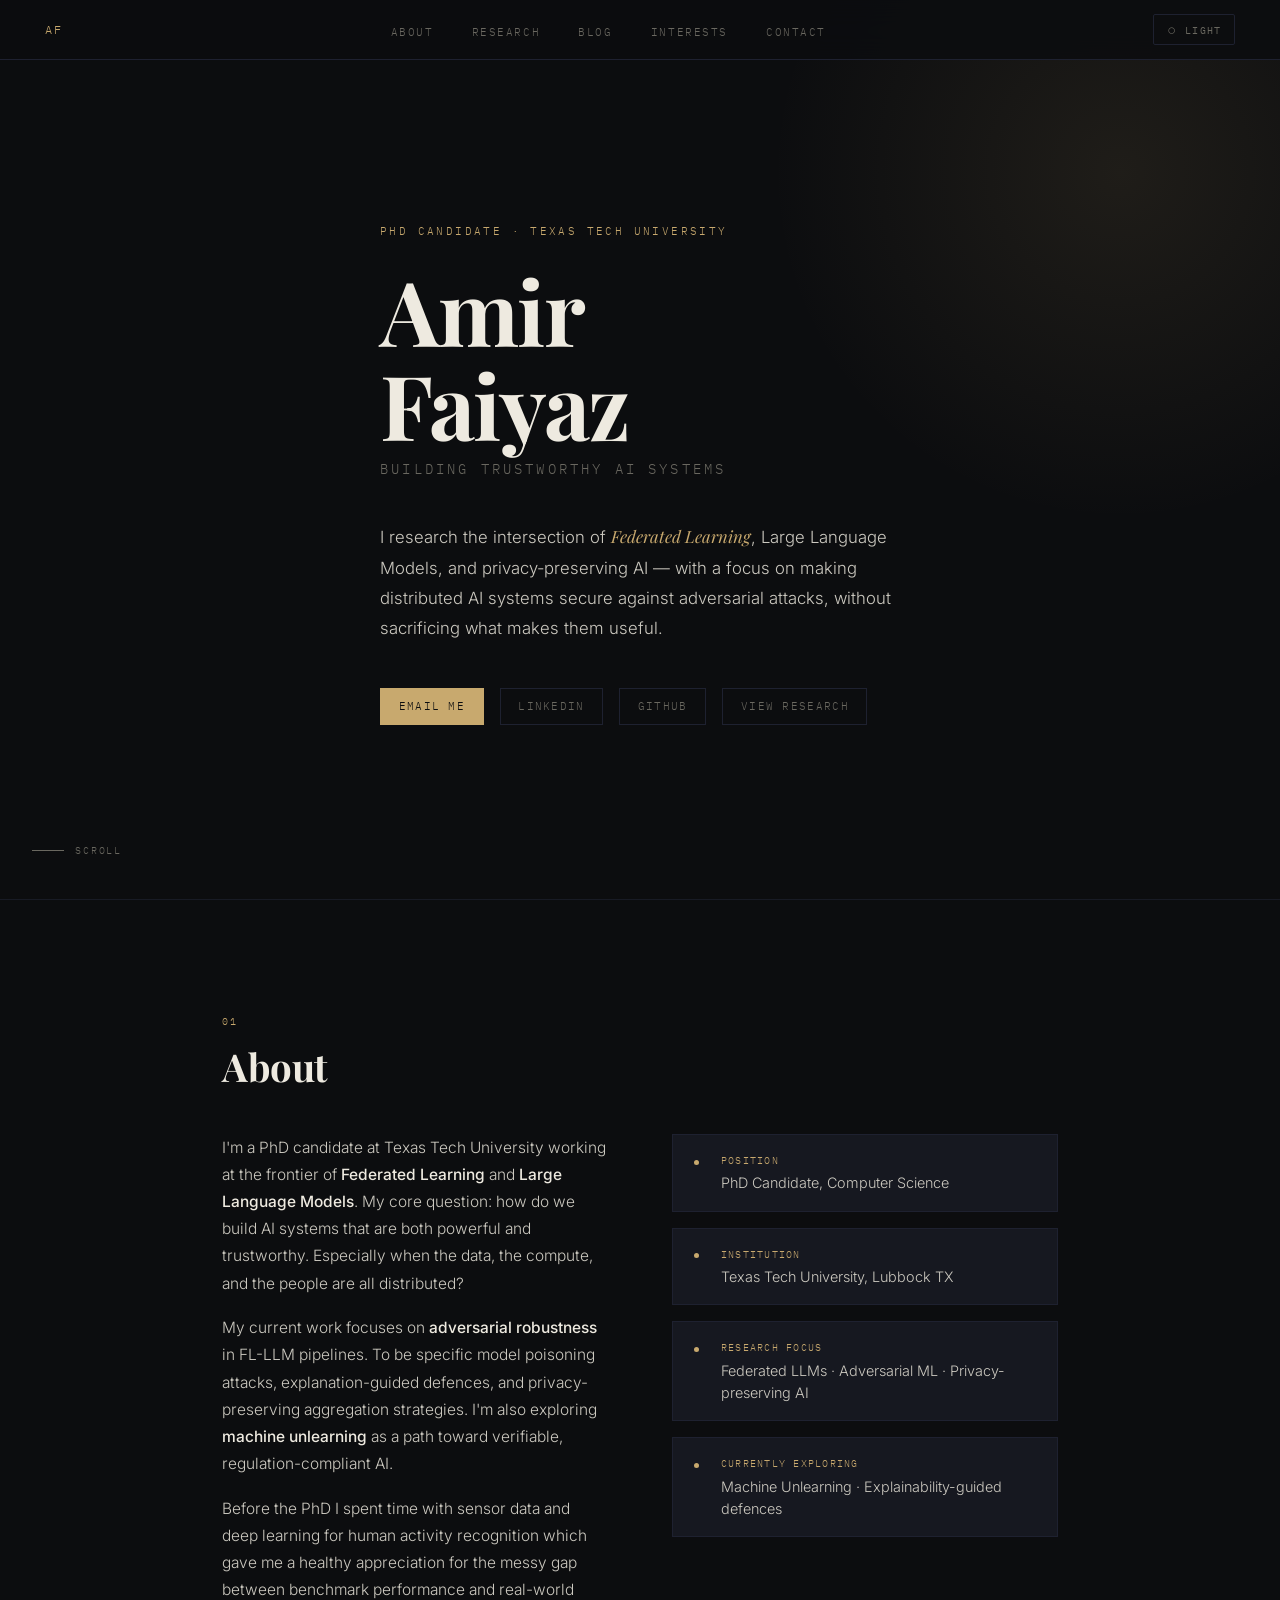
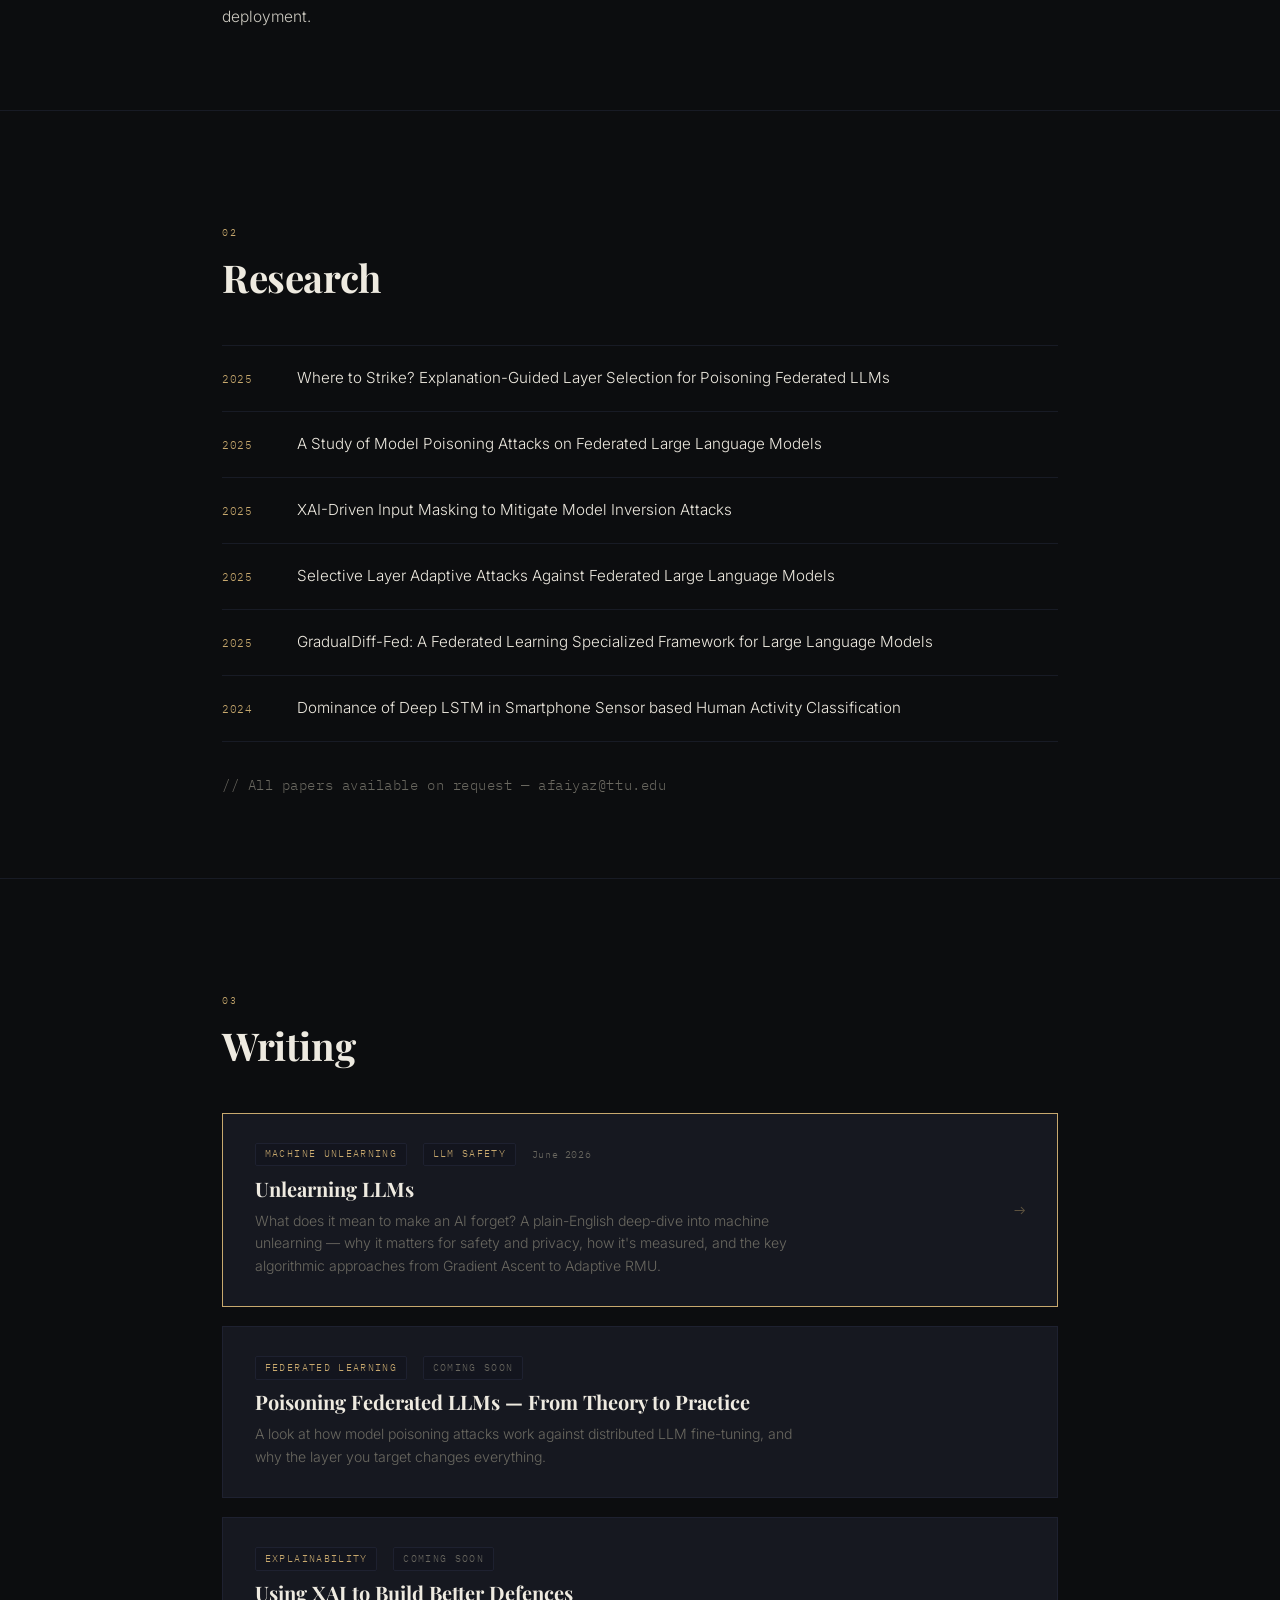
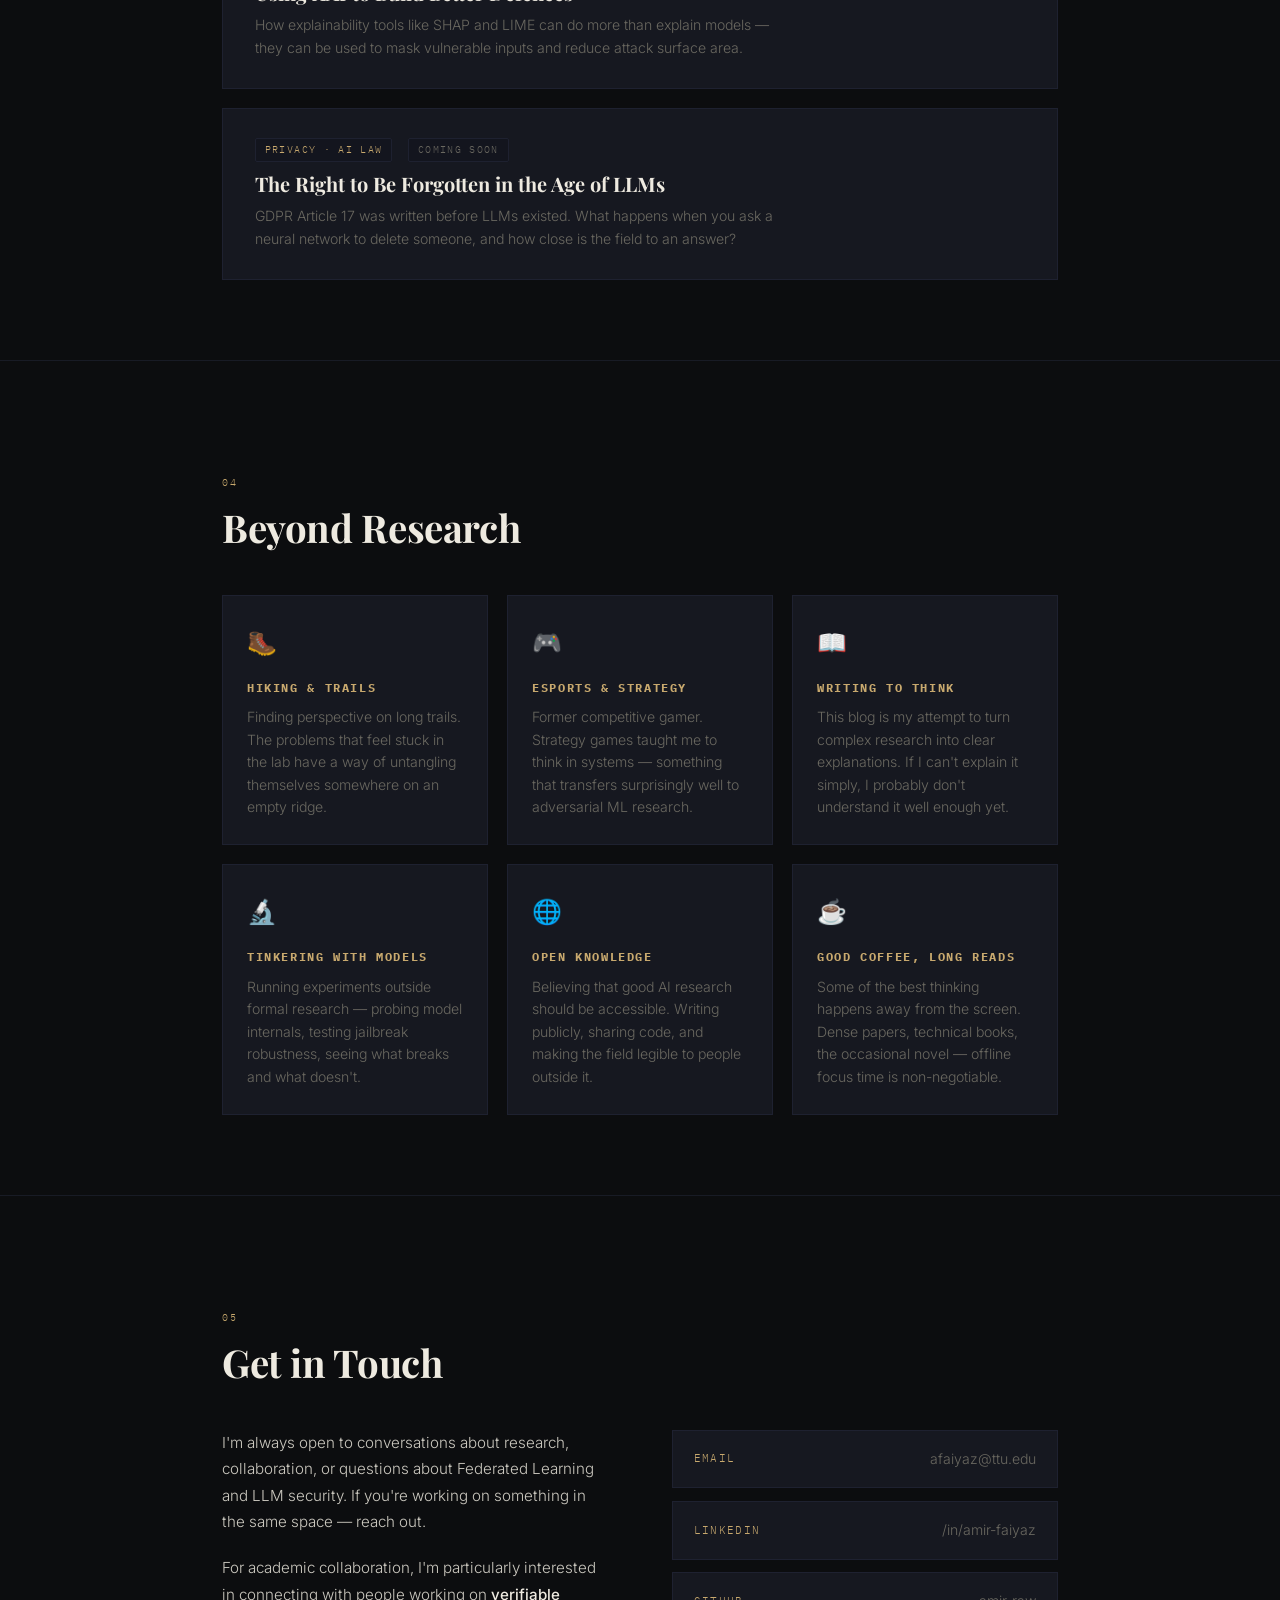
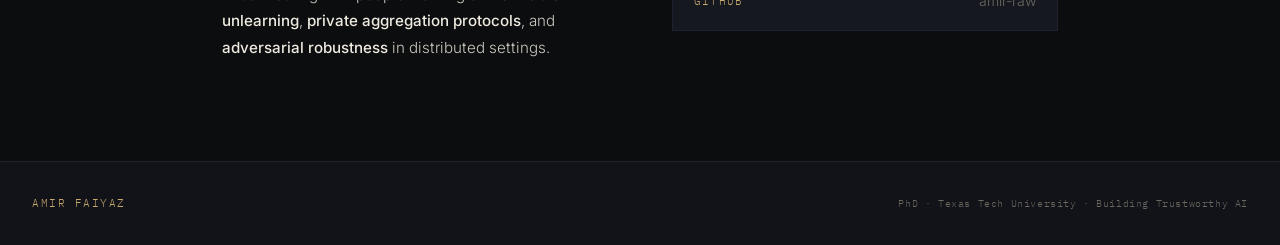
==== commit e29cf68a: "Update index.html" ====
--- a/index.html
+++ b/index.html
@@ -649,17 +649,17 @@
           I'm a PhD candidate at Texas Tech University working at the frontier of
           <strong>Federated Learning</strong> and <strong>Large Language Models</strong>.
           My core question: how do we build AI systems that are both powerful and
-          trustworthy — especially when the data, the compute, and the people are all distributed?
+          trustworthy. Especially when the data, the compute, and the people are all distributed?
         </p>
         <p>
-          My current work focuses on <strong>adversarial robustness</strong> in FL-LLM pipelines —
-          specifically model poisoning attacks, explanation-guided defences, and
+          My current work focuses on <strong>adversarial robustness</strong> in FL-LLM pipelines.
+          To be specific model poisoning attacks, explanation-guided defences, and
           privacy-preserving aggregation strategies. I'm also exploring
           <strong>machine unlearning</strong> as a path toward verifiable, regulation-compliant AI.
         </p>
         <p>
           Before the PhD I spent time with sensor data and deep learning for
-          human activity recognition — which gave me a healthy appreciation for
+          human activity recognition which gave me a healthy appreciation for
           the messy gap between benchmark performance and real-world deployment.
         </p>
       </div>
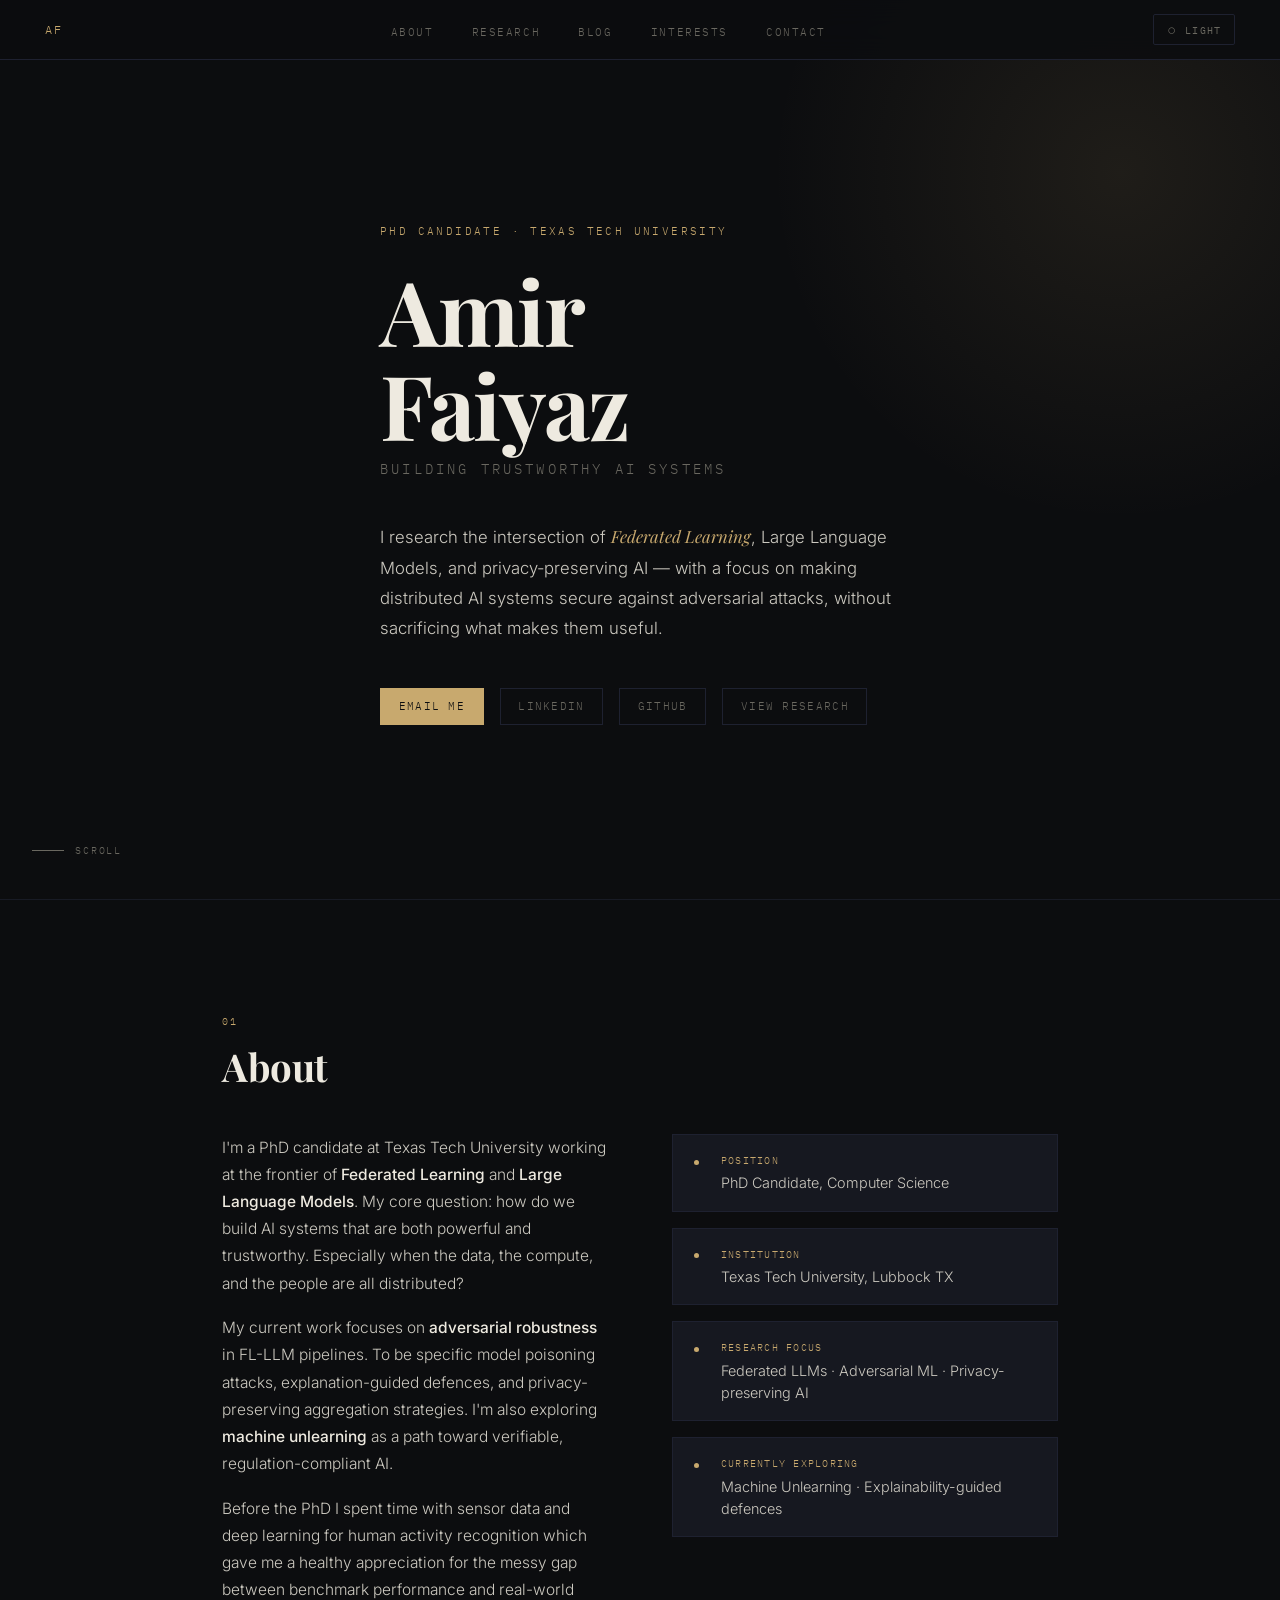
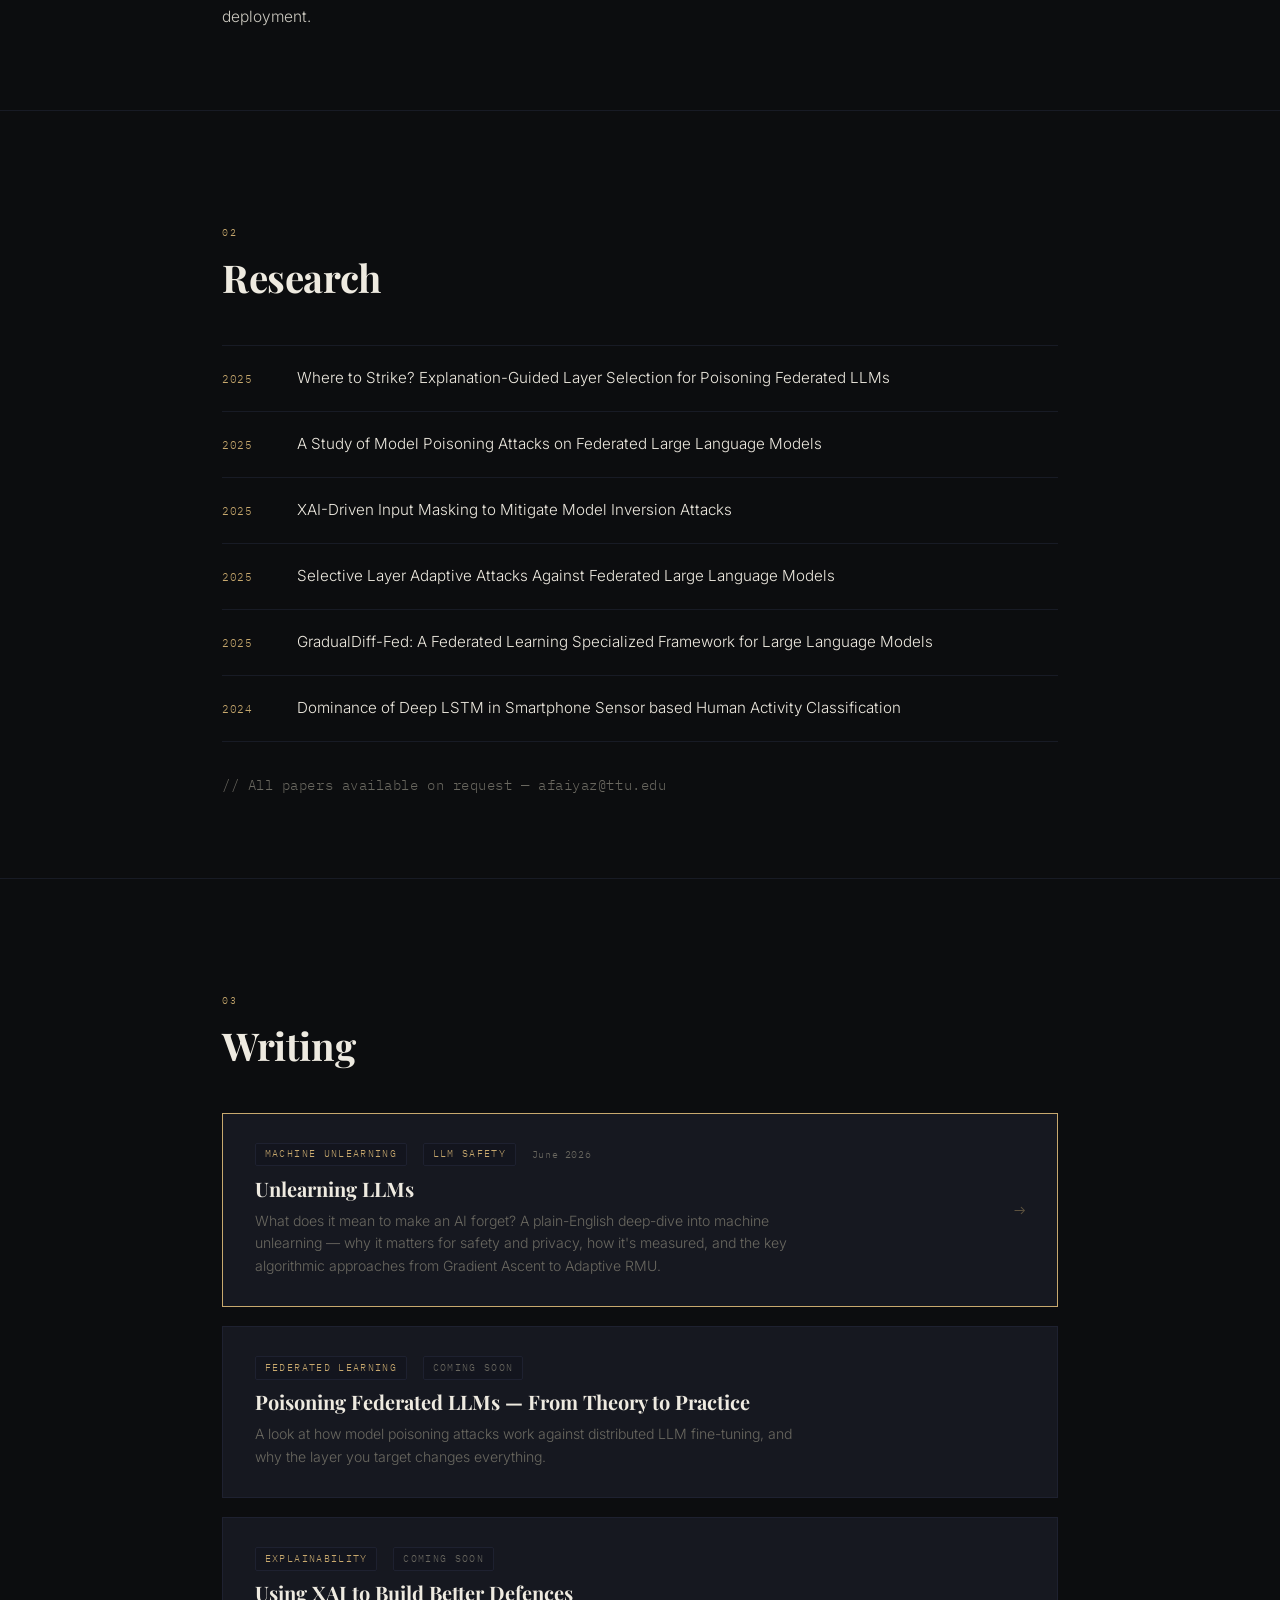
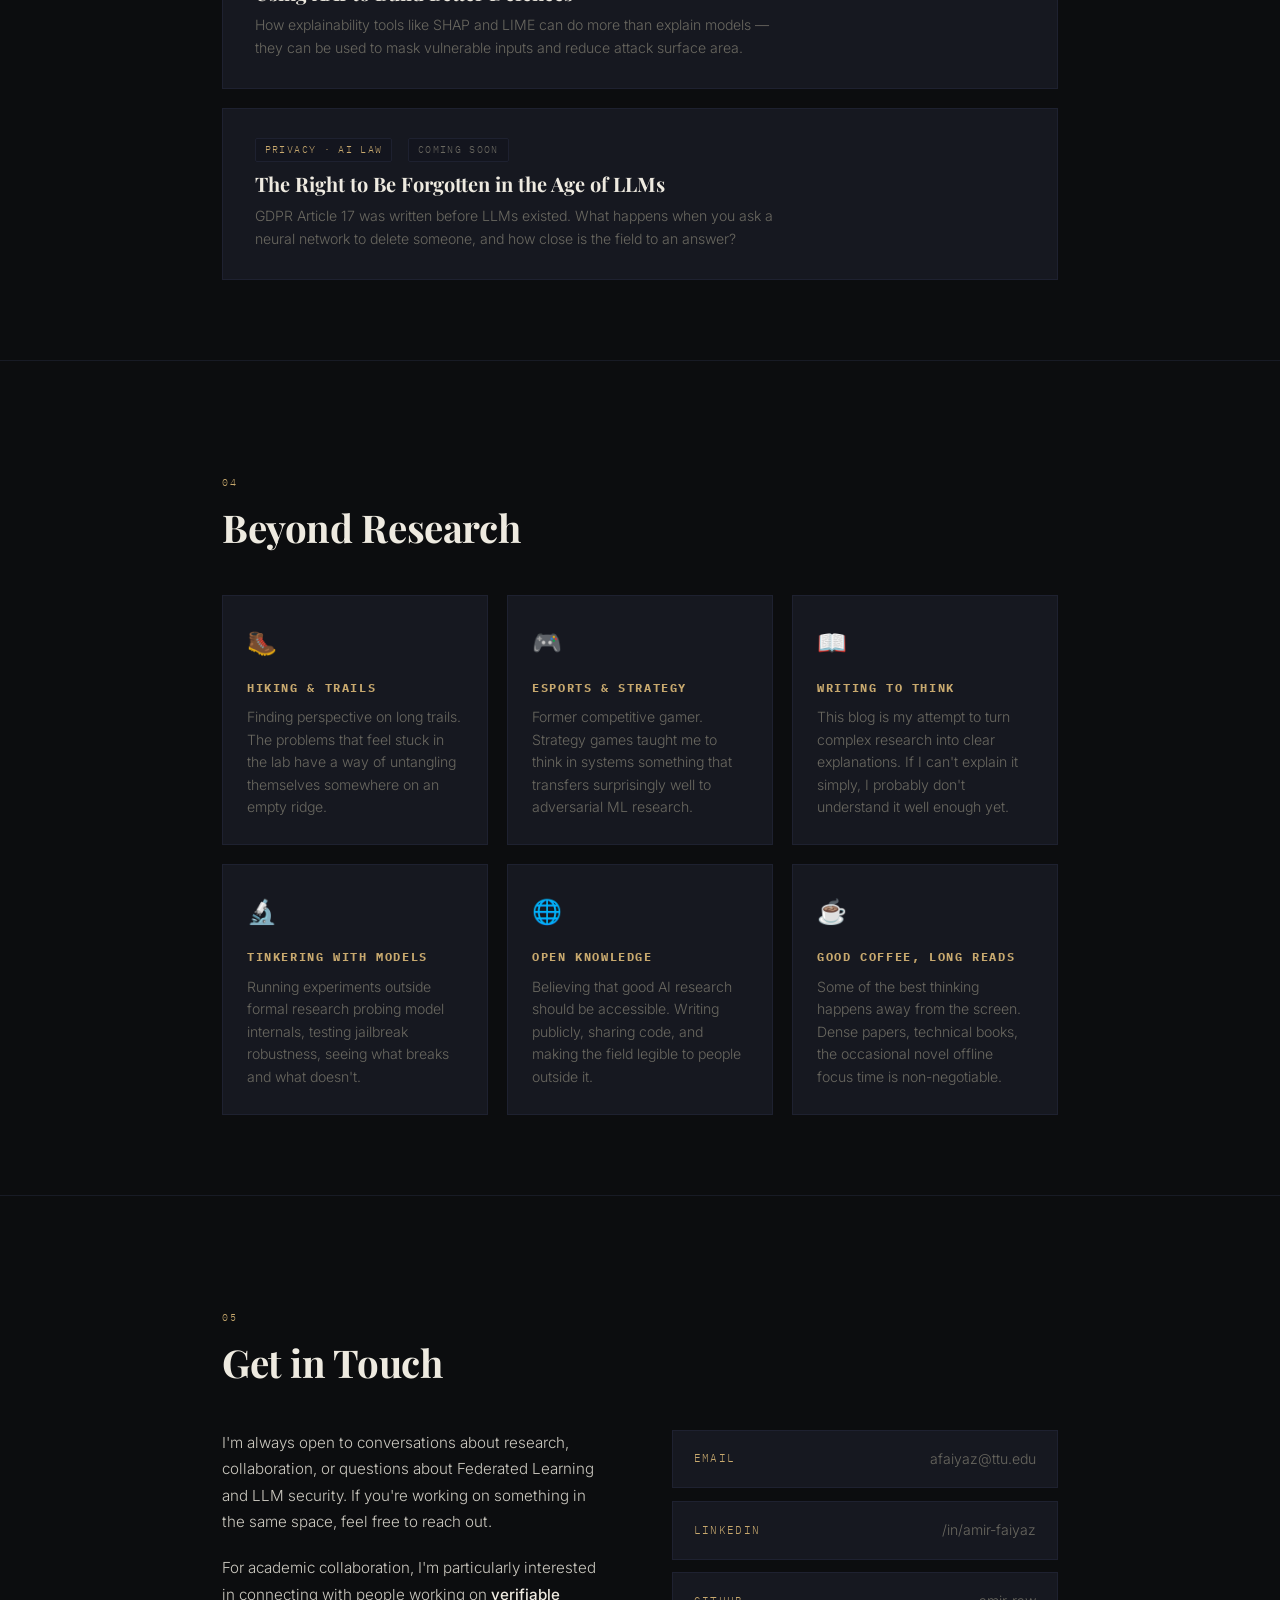
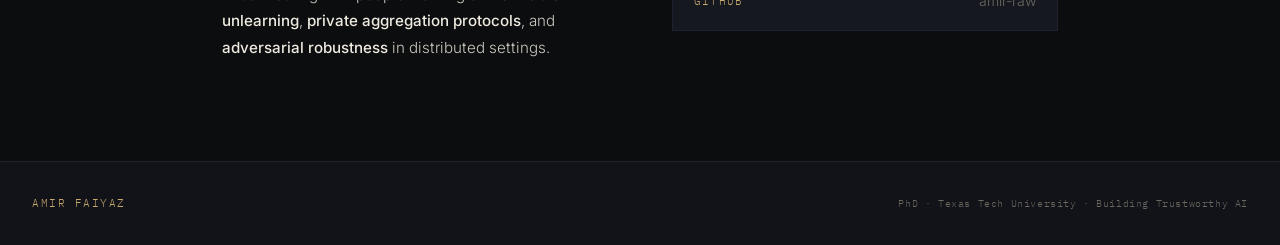
==== commit b5e07b25: "Update index.html" ====
--- a/index.html
+++ b/index.html
@@ -838,7 +838,7 @@
       <div class="love-card reveal">
         <span class="love-icon">🎮</span>
         <h4>Esports & Strategy</h4>
-        <p>Former competitive gamer. Strategy games taught me to think in systems — something that transfers surprisingly well to adversarial ML research.</p>
+        <p>Former competitive gamer. Strategy games taught me to think in systems something that transfers surprisingly well to adversarial ML research.</p>
       </div>
 
       <div class="love-card reveal">
@@ -850,7 +850,7 @@
       <div class="love-card reveal">
         <span class="love-icon">🔬</span>
         <h4>Tinkering with Models</h4>
-        <p>Running experiments outside formal research — probing model internals, testing jailbreak robustness, seeing what breaks and what doesn't.</p>
+        <p>Running experiments outside formal research probing model internals, testing jailbreak robustness, seeing what breaks and what doesn't.</p>
       </div>
 
       <div class="love-card reveal">
@@ -862,7 +862,7 @@
       <div class="love-card reveal">
         <span class="love-icon">☕</span>
         <h4>Good Coffee, Long Reads</h4>
-        <p>Some of the best thinking happens away from the screen. Dense papers, technical books, the occasional novel — offline focus time is non-negotiable.</p>
+        <p>Some of the best thinking happens away from the screen. Dense papers, technical books, the occasional novel offline focus time is non-negotiable.</p>
       </div>
 
     </div>
@@ -882,7 +882,7 @@
         <p>
           I'm always open to conversations about research, collaboration, or questions
           about Federated Learning and LLM security. If you're working on something
-          in the same space — reach out.
+          in the same space, feel free to reach out.
         </p>
         <p>
           For academic collaboration, I'm particularly interested in connecting with
